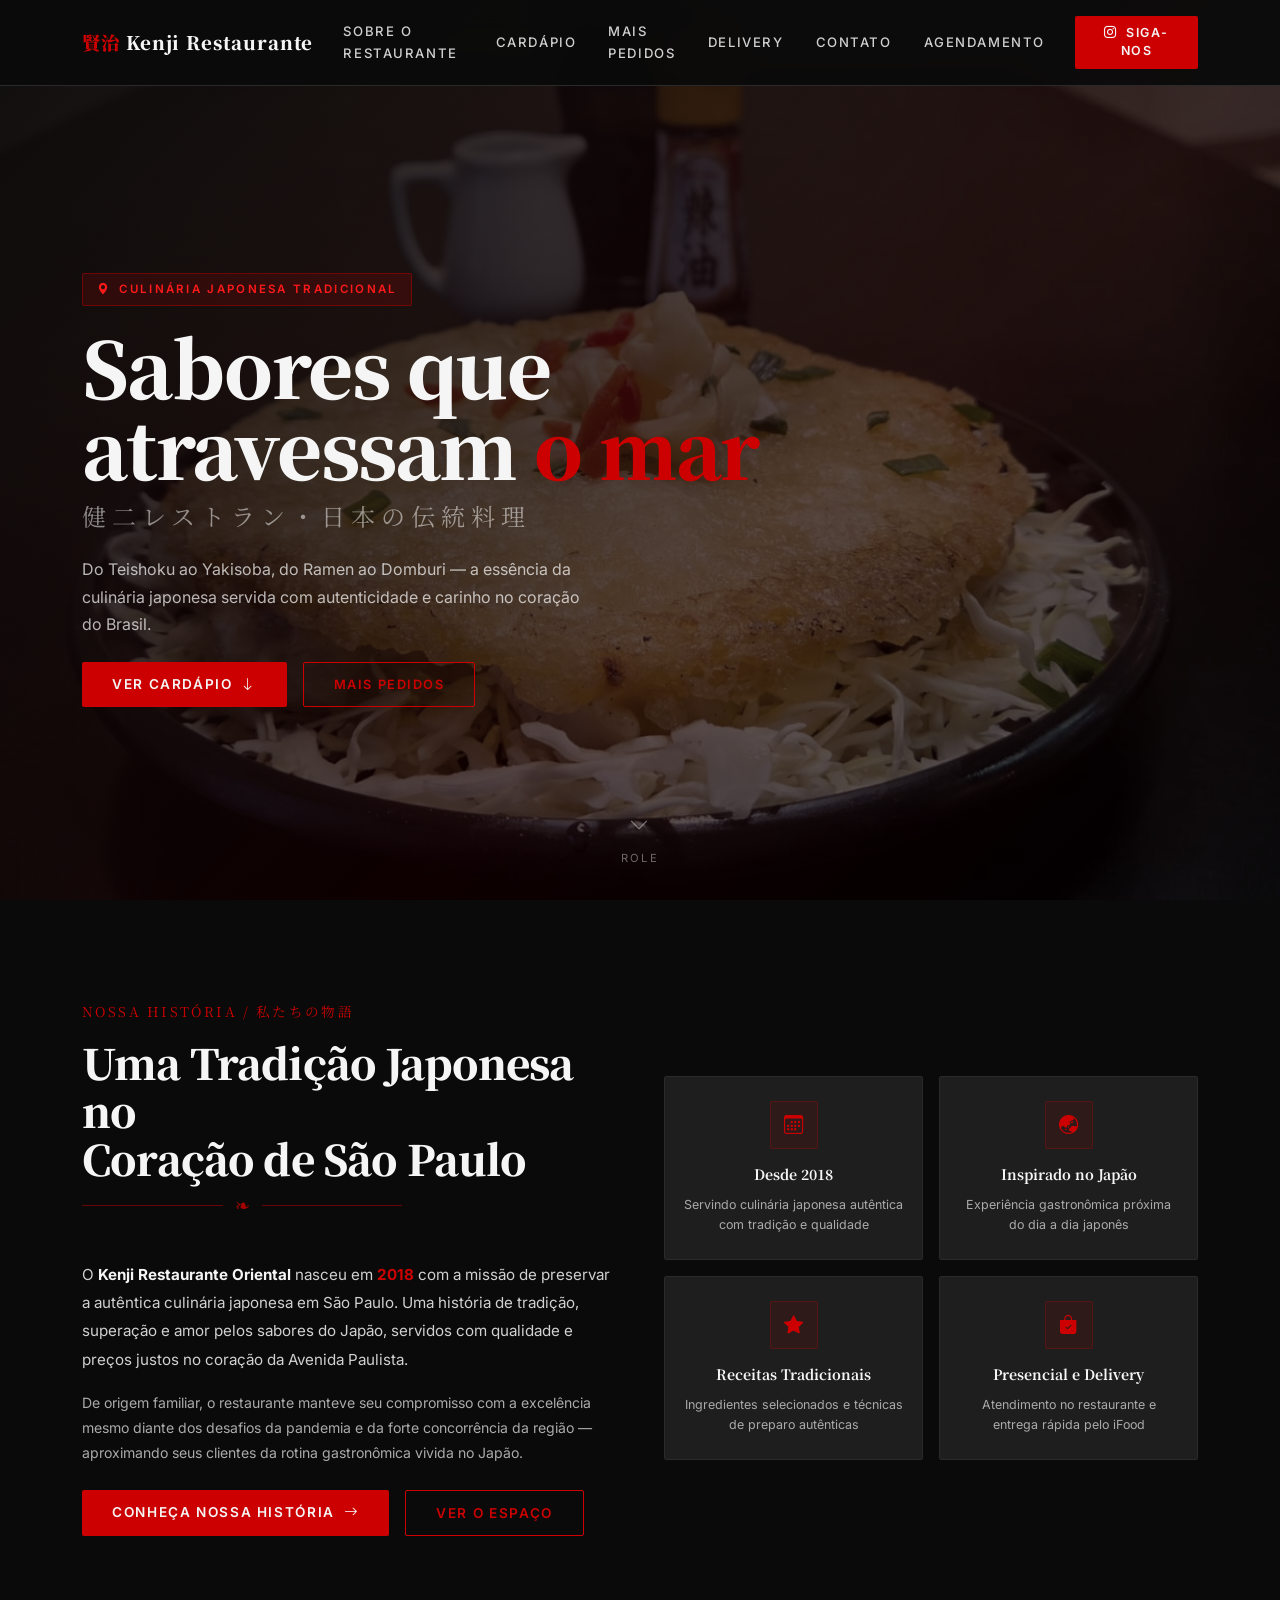
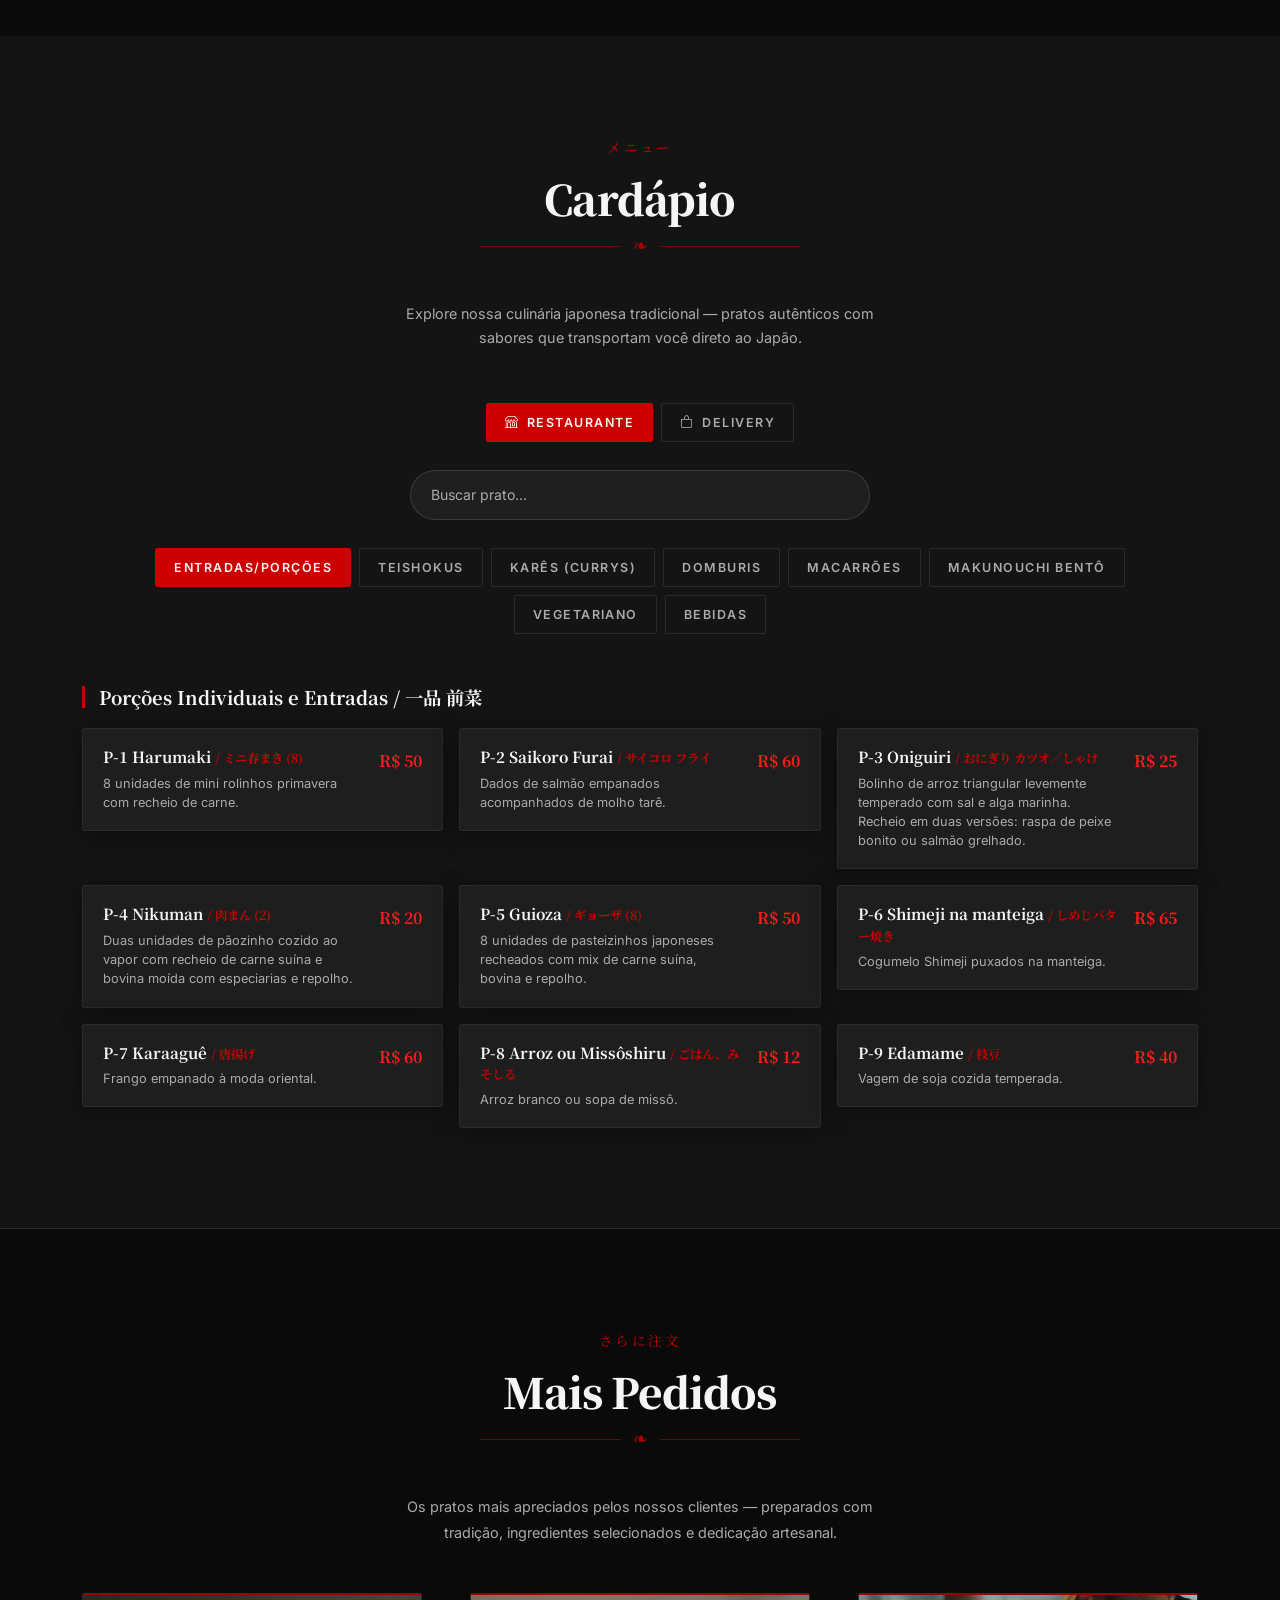
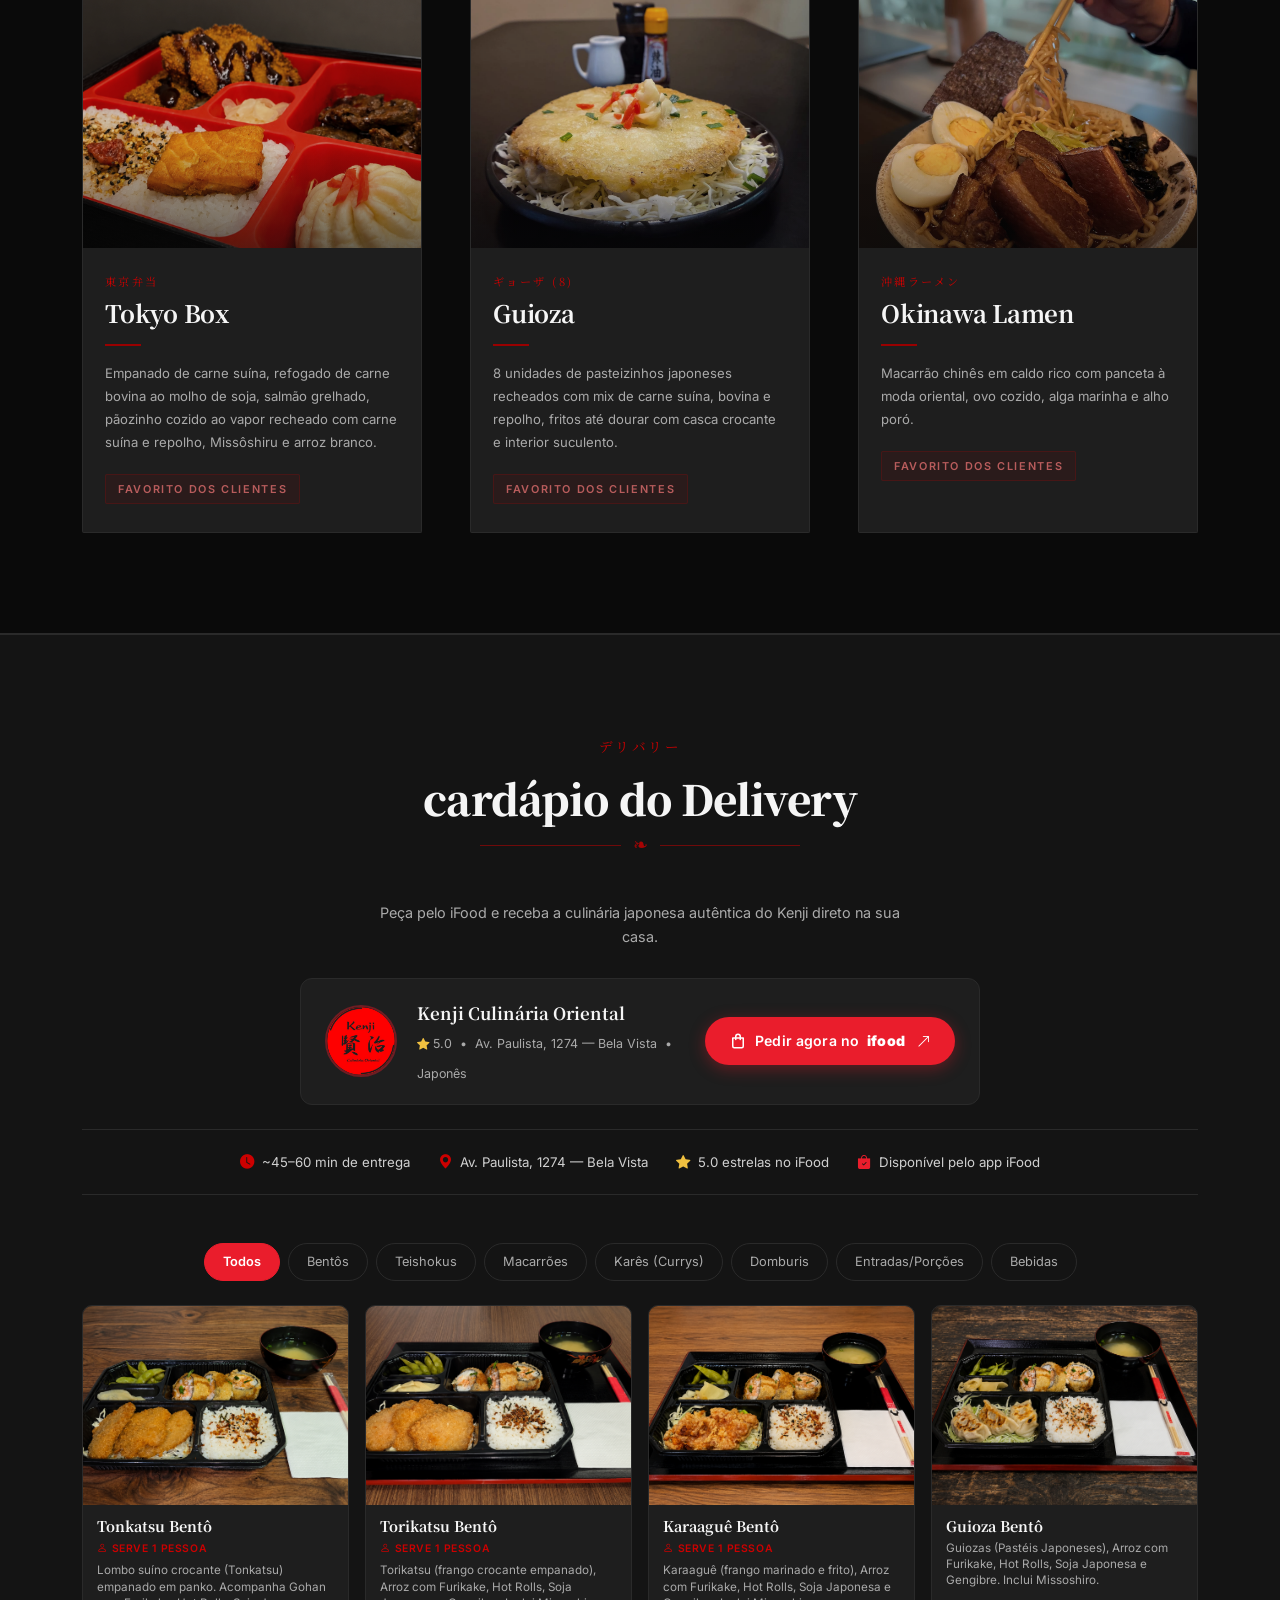
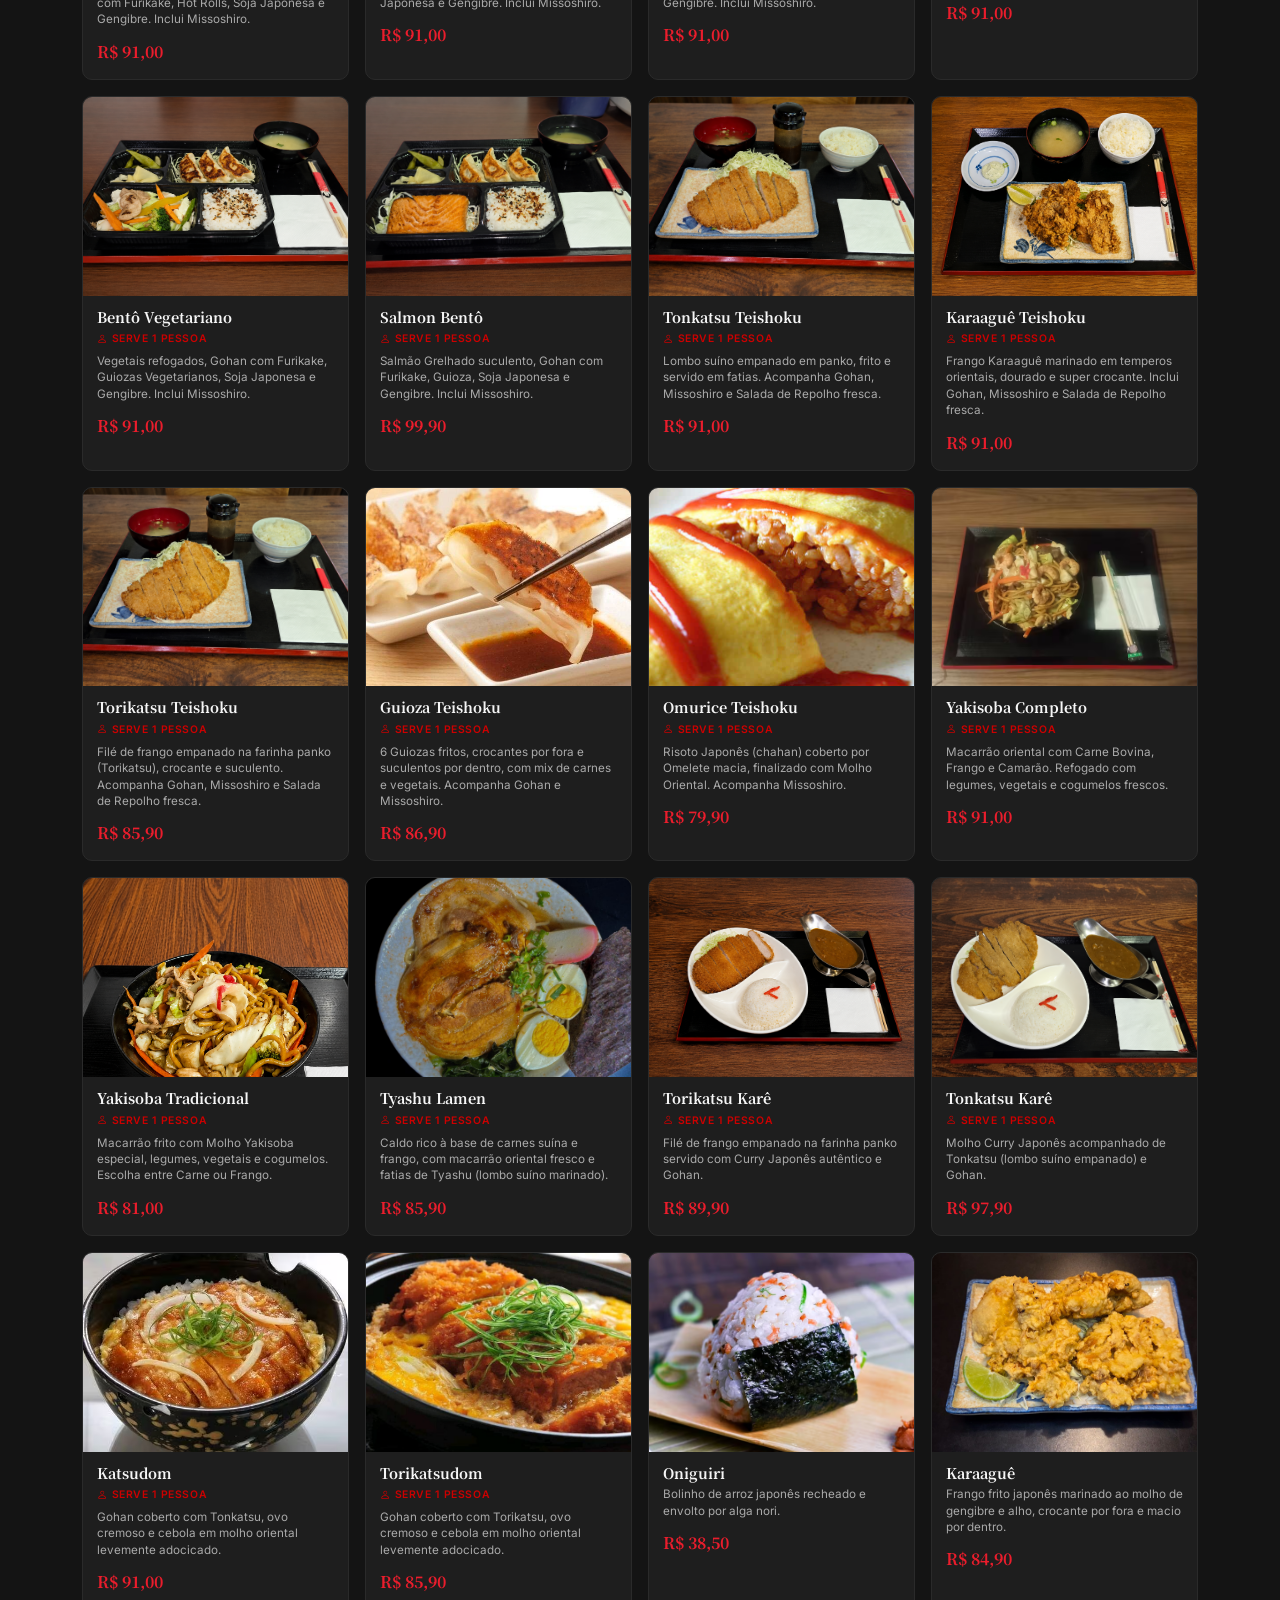
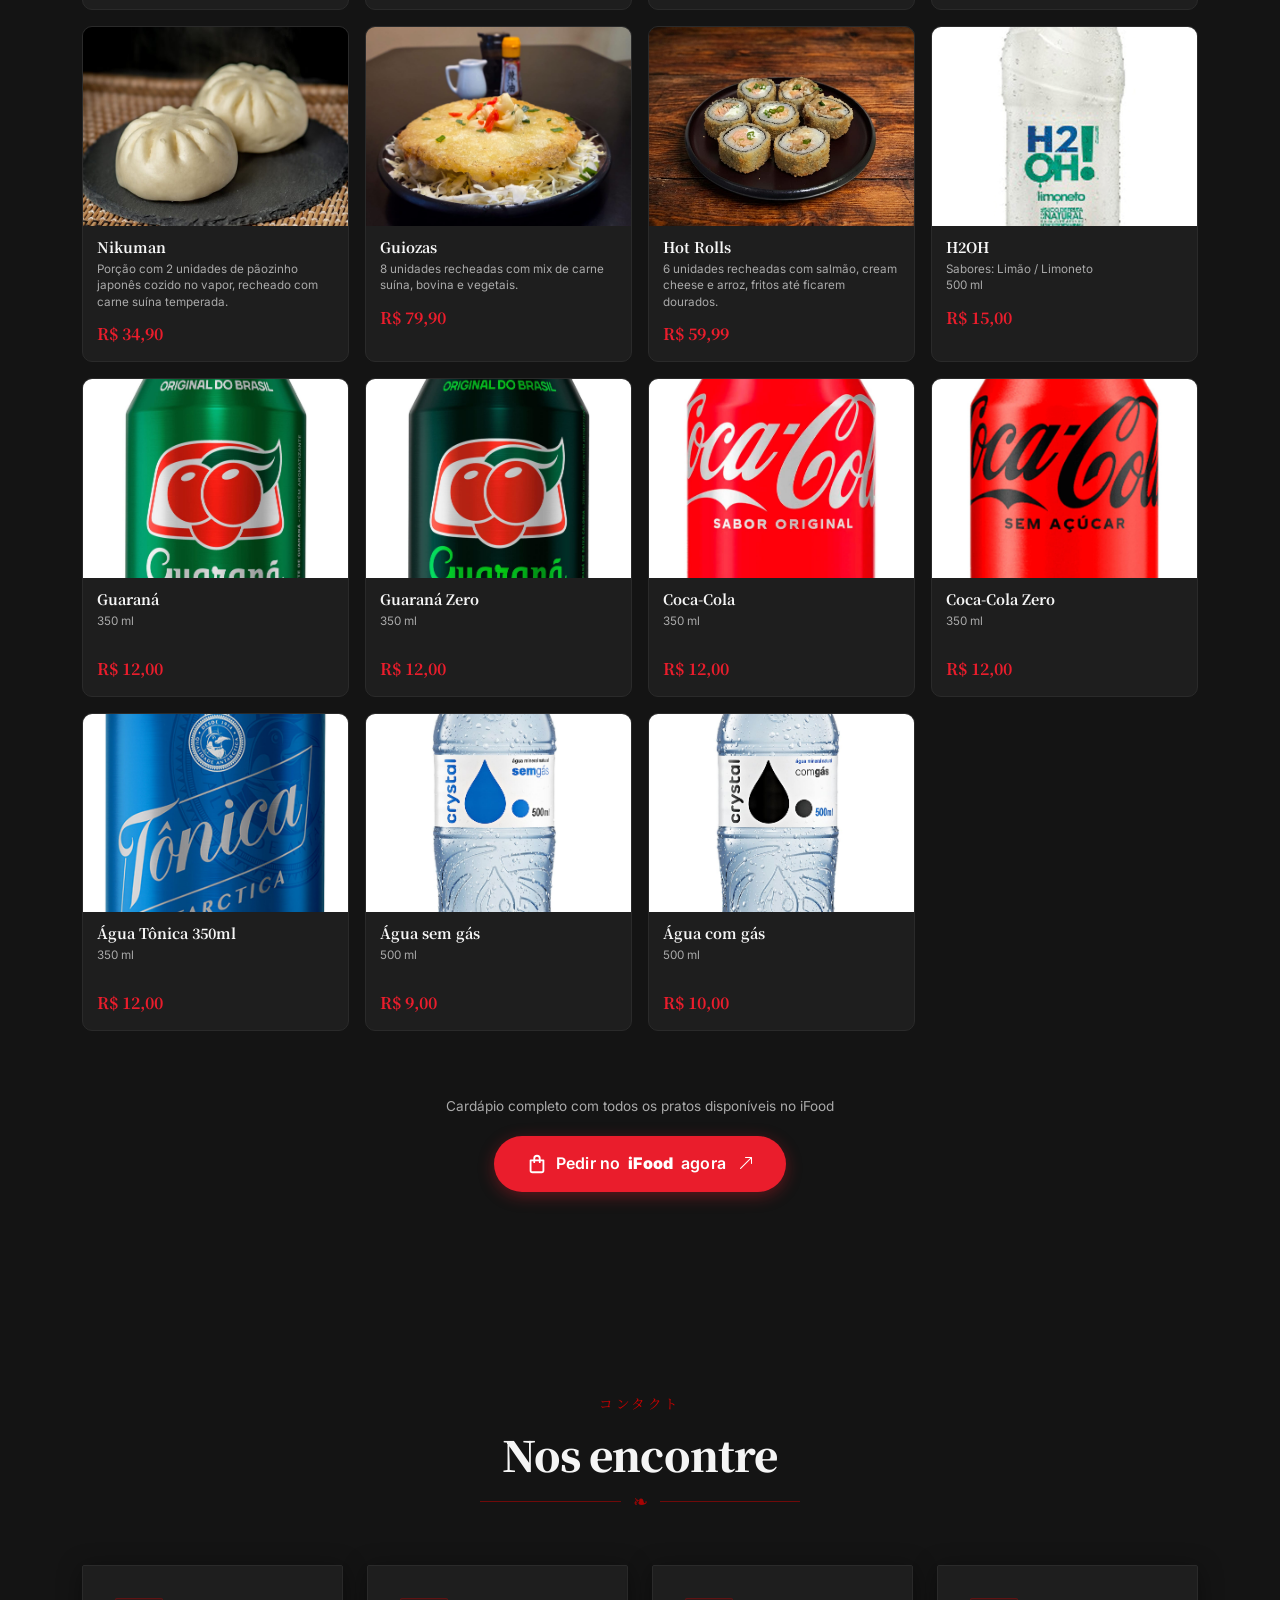
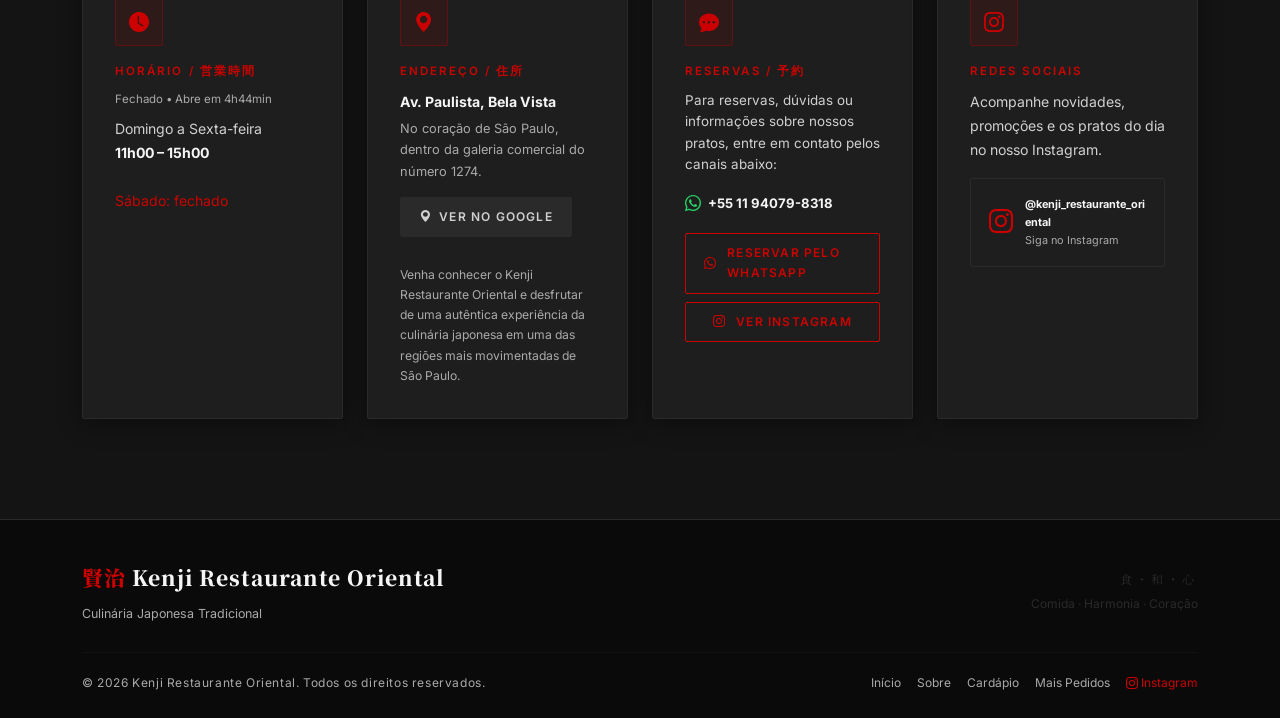
==== index.html @ 71100ad9 "Projeto finalizado 100%" ====
<!DOCTYPE html>
<html lang="pt-br">
<head>
  <meta charset="UTF-8" />
  <meta name="viewport" content="width=device-width, initial-scale=1.0" />
  <title>Kenji Restaurante Oriental | Culinária Tradicional</title>
  <link rel="icon" type="image/png" href="./img/favicon.png" />




  <meta name="description" content="Kenji Restaurante Oriental — Culinária japonesa tradicional. Teishoku, Yakisoba, Ramen, Curry, Domburi e muito mais." />

  <!-- Bootstrap 5 -->
  <link href="https://cdn.jsdelivr.net/npm/bootstrap@5.3.3/dist/css/bootstrap.min.css" rel="stylesheet" />
  <!-- Bootstrap Icons -->
  <link href="https://cdn.jsdelivr.net/npm/bootstrap-icons@1.11.3/font/bootstrap-icons.min.css" rel="stylesheet" />
  <!-- Google Fonts: Noto Serif JP + Interr -->
  <link href="https://fonts.googleapis.com/css2?family=Noto+Serif+JP:wght@400;600;700;900&family=Inter:wght@300;400;500;600&display=swap" rel="stylesheet" />

  <!-- CSS externo -->
  <link rel="stylesheet" href="style.css"/>
  <link rel="stylesheet" href="top-dishes.css"/>
</head>
<body>

<!-- Barra de progresso de leitura -->
<div id="barraProgresso"></div>

<!-- ===================== NAVBAR ===================== -->
<nav class="navbar navbar-expand-lg navbar-kenji fixed-top" id="mainNav">
  <div class="container">
    <a class="navbar-brand navbar-brand-kenji" href="#hero">
      <span>賢治</span> Kenji Restaurante
    </a>
    <button class="navbar-toggler" type="button" data-bs-toggle="collapse" data-bs-target="#navMenu">
      <span class="navbar-toggler-icon"></span>
    </button>
    <div class="collapse navbar-collapse justify-content-end" id="navMenu">
      <ul class="navbar-nav align-items-lg-center gap-lg-1 me-lg-3">
        <li class="nav-item"><a class="nav-link nav-link-kenji" href="sobre.html">Sobre o Restaurante</a></li>
        <li class="nav-item"><a class="nav-link nav-link-kenji" href="#cardapio">Cardápio</a></li>
        <li class="nav-item"><a class="nav-link nav-link-kenji" href="#galeria">Mais Pedidos</a></li>
        <li class="nav-item"><a class="nav-link nav-link-kenji" href="#delivery">Delivery</a></li>
<li class="nav-item"><a class="nav-link nav-link-kenji" href="#contato">Contato</a></li>
        <li class="nav-item"><a class="nav-link nav-link-kenji" href="agendamento.html">Agendamento</a></li>
      </ul>
      <a href="https://www.instagram.com/kenji_restaurante_oriental/" target="_blank" class="btn btn-reserva">
        <i class="bi bi-instagram me-1"></i> Siga-nos
      </a>
    </div>
  </div>
</nav>


<!-- ===================== HERO ===================== -->
<section id="hero">
  <div class="hero-bg"></div>
  <div class="hero-overlay"></div>

  <div class="kanji-deco" style="right:-40px; top:10%; opacity:.025;">食</div>
  <div class="kanji-deco" style="left:-60px; bottom:5%; font-size:160px; opacity:.018;">和</div>

  <div class="container position-relative" style="z-index:2; padding-top:80px;">
    <div class="row">
      <div class="col-lg-9 col-xl-8">
        <div class="hero-badge reveal">
          <i class="bi bi-geo-alt-fill"></i> Culinária Japonesa Tradicional
        </div>
        <h1 class="hero-title reveal">
          Sabores que<br>atravessam <em>o mar</em>
        </h1>
        <p class="hero-jp reveal">健二レストラン・日本の伝統料理</p>
        <p class="hero-desc reveal">
          Do Teishoku ao Yakisoba, do Ramen ao Domburi — a essência da culinária japonesa servida com autenticidade e carinho no coração do Brasil.
        </p>
        <div class="d-flex flex-wrap gap-3 mt-4 reveal">
          <a href="#cardapio" class="btn btn-reserva" style="font-size:.85rem; padding:12px 30px;">
            Ver Cardápio <i class="bi bi-arrow-down ms-1"></i>
          </a>
          <a href="#galeria" class="btn btn-outline-red" style="padding:12px 30px;">
            Mais Pedidos
          </a>
        </div>
      </div>
    </div>
  </div>

  <div class="hero-scroll">
    <i class="bi bi-chevron-down" style="font-size:20px;"></i>
    <span>Role</span>
  </div>
</section>


<!-- ===================== SOBRE ===================== -->
<section id="sobre" style="padding: var(--section-padding) 0;">
  <div class="container">

    <div class="row align-items-center g-5">

      <div class="col-lg-6 reveal">
        <p class="section-subtitle">Nossa história / 私たちの物語</p>
        <h2 class="section-title">Uma Tradição Japonesa no<br>Coração de São Paulo</h2>
        <div class="divider-jp" style="justify-content:flex-start; margin-left:0;"><span>&#x2767;</span></div>
        <p style="color:var(--grey-light); font-size:.95rem; line-height:1.85; margin-bottom:16px;">
          O <strong style="color:var(--white);">Kenji Restaurante Oriental</strong> nasceu em
          <strong style="color:var(--red);">2018</strong> com a missão de preservar a autêntica
          culinária japonesa em São Paulo. Uma história de tradição, superação e amor pelos
          sabores do Japão, servidos com qualidade e preços justos no coração da Avenida Paulista.
        </p>
        <p style="color:var(--grey); font-size:.88rem; line-height:1.8;">
          De origem familiar, o restaurante manteve seu compromisso com a excelência mesmo
          diante dos desafios da pandemia e da forte concorrência da região — aproximando
          seus clientes da rotina gastronômica vivida no Japão.
        </p>
        <div class="d-flex flex-wrap gap-3 mt-4">
          <a href="sobre.html" class="btn btn-reserva" style="font-size:.85rem; padding:12px 30px;">
            Conheça Nossa História <i class="bi bi-arrow-right ms-1"></i>
          </a>
          <a href="sobre.html#espaco" class="btn btn-outline-red" style="padding:12px 30px; font-size:.85rem;">
            Ver o Espaço
          </a>
        </div>
      </div>

      <div class="col-lg-6 reveal">
        <div class="row g-3">
          <div class="col-6">
            <div class="sobre-highlight-card">
              <div class="sobre-highlight-icon"><i class="bi bi-calendar3"></i></div>
              <div class="sobre-highlight-title">Desde 2018</div>
              <div class="sobre-highlight-desc">Servindo culinária japonesa autêntica com tradição e qualidade</div>
            </div>
          </div>
          <div class="col-6">
            <div class="sobre-highlight-card">
              <div class="sobre-highlight-icon"><i class="bi bi-globe-asia-australia"></i></div>
              <div class="sobre-highlight-title">Inspirado no Japão</div>
              <div class="sobre-highlight-desc">Experiência gastronômica próxima do dia a dia japonês</div>
            </div>
          </div>
          <div class="col-6">
            <div class="sobre-highlight-card">
              <div class="sobre-highlight-icon"><i class="bi bi-star-fill"></i></div>
              <div class="sobre-highlight-title">Receitas Tradicionais</div>
              <div class="sobre-highlight-desc">Ingredientes selecionados e técnicas de preparo autênticas</div>
            </div>
          </div>
          <div class="col-6">
            <div class="sobre-highlight-card">
              <div class="sobre-highlight-icon"><i class="bi bi-bag-check-fill"></i></div>
              <div class="sobre-highlight-title">Presencial e Delivery</div>
              <div class="sobre-highlight-desc">Atendimento no restaurante e entrega rápida pelo iFood</div>
            </div>
          </div>
        </div>
      </div>

    </div>

  </div>
</section>


<!-- ===================== CARDÁPIO ===================== -->
<section id="cardapio">
  <div class="container">

    <div class="text-center reveal mb-5">
      <p class="section-subtitle">メニュー</p>
      <h2 class="section-title">Cardápio</h2>
      <div class="divider-jp"><span>&#x2767;</span></div>
      <p style="color:var(--grey); max-width:520px; margin:0 auto; font-size:.9rem;">
        Explore nossa culinária japonesa tradicional — pratos autênticos com sabores que transportam você direto ao Japão.
      </p>
    </div>

    <!-- Tabs principais: Restaurante | Delivery -->
    <ul class="nav justify-content-center menu-tabs reveal mb-4" id="mainCardapioTabs" role="tablist">
      <li class="nav-item">
        <button class="nav-link active" data-bs-toggle="tab" data-bs-target="#pane-restaurante">
          <i class="bi bi-shop me-1"></i> Restaurante
        </button>
      </li>
      <li class="nav-item">
        <button class="nav-link" data-bs-toggle="tab" data-bs-target="#pane-delivery-menu">
          <i class="bi bi-bag me-1"></i> Delivery
        </button>
      </li>
    </ul>

    <div class="tab-content" id="mainCardapioContent">

    <!-- ══ PANE: RESTAURANTE ══ -->
    <div class="tab-pane fade show active" id="pane-restaurante">

      <!-- Campo de busca -->
      <div class="busca-cardapio reveal mb-4" id="buscaContainer">
        <input type="text" id="campoBusca" class="busca-input" placeholder="Buscar prato..." autocomplete="off" />  
        <span id="resultadoBusca"></span>
      </div>

      <!-- Sub-tabs de categoria -->
      <ul class="nav justify-content-center flex-wrap menu-tabs reveal mb-5" id="menuTabs" role="tablist">
        <li class="nav-item"><button class="nav-link active" data-bs-toggle="tab" data-bs-target="#tab-entradas">Entradas/Porções</button></li>
        <li class="nav-item"><button class="nav-link" data-bs-toggle="tab" data-bs-target="#tab-teishoku">Teishokus</button></li>
        <li class="nav-item"><button class="nav-link" data-bs-toggle="tab" data-bs-target="#tab-kare">Karês (Currys)</button></li>
        <li class="nav-item"><button class="nav-link" data-bs-toggle="tab" data-bs-target="#tab-domburi">Domburis</button></li>
        <li class="nav-item"><button class="nav-link" data-bs-toggle="tab" data-bs-target="#tab-macarrao">Macarrões</button></li>
        <li class="nav-item"><button class="nav-link" data-bs-toggle="tab" data-bs-target="#tab-bento">Makunouchi Bentô</button></li>
        <li class="nav-item"><button class="nav-link" data-bs-toggle="tab" data-bs-target="#tab-veg">Vegetariano</button></li>
        <li class="nav-item"><button class="nav-link" data-bs-toggle="tab" data-bs-target="#tab-bebidas">Bebidas</button></li>
      </ul>

      <!-- Painel de resultados da busca -->
      <div id="painelBusca" class="row g-3"></div>

      <div class="tab-content reveal" id="tabContentCardapio">

      <!-- ====== ENTRADAS ====== -->
      <div class="tab-pane fade show active" id="tab-entradas">
        <h3 class="menu-section-title">Porções Individuais e Entradas / 一品 前菜</h3>
        <div class="row g-3">
          <div class="col-md-6 col-xl-4">
            <div class="menu-item d-flex justify-content-between gap-3">
              <div>
                <div class="menu-item-name">P-1 Harumaki <span class="menu-item-jp">/ ミニ春まき (8)</span></div>
                <div class="menu-item-desc">8 unidades de mini rolinhos primavera com recheio de carne.</div>
              </div>
              <div class="menu-item-price">R$&nbsp;50</div>
            </div>
          </div>
          <div class="col-md-6 col-xl-4">
            <div class="menu-item d-flex justify-content-between gap-3">
              <div>
                <div class="menu-item-name">P-2 Saikoro Furai <span class="menu-item-jp">/ サイコロ フライ</span></div>
                <div class="menu-item-desc">Dados de salmão empanados acompanhados de molho tarê.</div>
              </div>
              <div class="menu-item-price">R$&nbsp;60</div>
            </div>
          </div>
          <div class="col-md-6 col-xl-4">
            <div class="menu-item d-flex justify-content-between gap-3">
              <div>
                <div class="menu-item-name">P-3 Oniguiri <span class="menu-item-jp">/ おにぎり カツオ／しゃけ</span></div>
                <div class="menu-item-desc">Bolinho de arroz triangular levemente temperado com sal e alga marinha. Recheio em duas versões: raspa de peixe bonito ou salmão grelhado.</div>
              </div>
              <div class="menu-item-price">R$&nbsp;25</div>
            </div>
          </div>
          <div class="col-md-6 col-xl-4">
            <div class="menu-item d-flex justify-content-between gap-3">
              <div>
                <div class="menu-item-name">P-4 Nikuman <span class="menu-item-jp">/ 肉まん (2)</span></div>
                <div class="menu-item-desc">Duas unidades de pãozinho cozido ao vapor com recheio de carne suína e bovina moída com especiarias e repolho.</div>
              </div>
              <div class="menu-item-price">R$&nbsp;20</div>
            </div>
          </div>
          <div class="col-md-6 col-xl-4">
            <div class="menu-item d-flex justify-content-between gap-3">
              <div>
                <div class="menu-item-name">P-5 Guioza <span class="menu-item-jp">/ ギョーザ (8)</span></div>
                <div class="menu-item-desc">8 unidades de pasteizinhos japoneses recheados com mix de carne suína, bovina e repolho.</div>
              </div>
              <div class="menu-item-price">R$&nbsp;50</div>
            </div>
          </div>
          <div class="col-md-6 col-xl-4">
            <div class="menu-item d-flex justify-content-between gap-3">
              <div>
                <div class="menu-item-name">P-6 Shimeji na manteiga <span class="menu-item-jp">/ しめじバター焼き</span></div>
                <div class="menu-item-desc">Cogumelo Shimeji puxados na manteiga.</div>
              </div>
              <div class="menu-item-price">R$&nbsp;65</div>
            </div>
          </div>
          <div class="col-md-6 col-xl-4">
            <div class="menu-item d-flex justify-content-between gap-3">
              <div>
                <div class="menu-item-name">P-7 Karaaguê <span class="menu-item-jp">/ 唐揚げ</span></div>
                <div class="menu-item-desc">Frango empanado à moda oriental.</div>
              </div>
              <div class="menu-item-price">R$&nbsp;60</div>
            </div>
          </div>
          <div class="col-md-6 col-xl-4">
            <div class="menu-item d-flex justify-content-between gap-3">
              <div>
                <div class="menu-item-name">P-8 Arroz ou Missôshiru <span class="menu-item-jp">/ ごはん、みそしる</span></div>
                <div class="menu-item-desc">Arroz branco ou sopa de missô.</div>
              </div>
              <div class="menu-item-price">R$&nbsp;12</div>
            </div>
          </div>
          <div class="col-md-6 col-xl-4">
            <div class="menu-item d-flex justify-content-between gap-3">
              <div>
                <div class="menu-item-name">P-9 Edamame <span class="menu-item-jp">/ 枝豆</span></div>
                <div class="menu-item-desc">Vagem de soja cozida temperada.</div>
              </div>
              <div class="menu-item-price">R$&nbsp;40</div>
            </div>
          </div>
        </div>
      </div>

      <!-- ====== TEISHOKU ====== -->
      <div class="tab-pane fade" id="tab-teishoku">
        <div class="menu-note">
          <i class="bi bi-info-circle me-2"></i>Todos os pratos Teishoku e Teppanyaki acompanham <strong>Missôshiru e arroz branco</strong>.
        </div>
        <h3 class="menu-section-title">Teishoku / 定食</h3>
        <div class="row g-3">
          <div class="col-md-6">
            <div class="menu-item d-flex justify-content-between gap-3">
              <div>
                <div class="menu-item-name">T-1 Tonkatsu Teishoku <span class="menu-item-jp">/ とんかつ定食</span></div>
                <div class="menu-item-desc">Empanado de carne suína à moda oriental.</div>
              </div>
              <div class="menu-item-price">R$&nbsp;68</div>
            </div>
          </div>
          <div class="col-md-6">
            <div class="menu-item d-flex justify-content-between gap-3">
              <div>
                <div class="menu-item-name">T-2 Chicken Katsu Teishoku <span class="menu-item-jp">/ とりかつ定食</span></div>
                <div class="menu-item-desc">Empanado de frango à moda oriental.</div>
              </div>
              <div class="menu-item-price">R$&nbsp;60</div>
            </div>
          </div>
          <div class="col-md-6">
            <div class="menu-item d-flex justify-content-between gap-3">
              <div>
                <div class="menu-item-name">T-3 Karaaguê Teishoku <span class="menu-item-jp">/ 唐揚げ定食</span></div>
                <div class="menu-item-desc">Frango temperado e empanado à moda oriental.</div>
              </div>
              <div class="menu-item-price">R$&nbsp;70</div>
            </div>
          </div>
          <div class="col-md-6">
            <div class="menu-item d-flex justify-content-between gap-3">
              <div>
                <div class="menu-item-name">T-4 Yakisakana Teishoku (Anchova) <span class="menu-item-jp">/ 焼き魚定食(マス)</span></div>
                <div class="menu-item-desc">Anchova grelhada temperada no sal (tipicamente japonês).</div>
              </div>
              <div class="menu-item-price">R$&nbsp;68</div>
            </div>
          </div>
          <div class="col-md-6">
            <div class="menu-item d-flex justify-content-between gap-3">
              <div>
                <div class="menu-item-name">T-5 Yakisakana Teishoku (Salmão) <span class="menu-item-jp">/ 焼き魚定食(鮭)</span></div>
                <div class="menu-item-desc">Salmão grelhado temperado no sal (tipicamente japonês).</div>
              </div>
              <div class="menu-item-price">R$&nbsp;72</div>
            </div>
          </div>
          <div class="col-md-6">
            <div class="menu-item d-flex justify-content-between gap-3">
              <div>
                <div class="menu-item-name">T-6 Shoga Yaki Teishoku <span class="menu-item-jp">/ しょが焼き定食</span></div>
                <div class="menu-item-desc">Refogado de carne bovina ao molho de soja com gengibre.</div>
              </div>
              <div class="menu-item-price">R$&nbsp;65</div>
            </div>
          </div>
        </div>

        <h3 class="menu-section-title mt-5">Teppanyaki Teishoku / 鉄焼き定食</h3>
        <div class="row g-3">
          <div class="col-md-6">
            <div class="menu-item d-flex justify-content-between gap-3">
              <div>
                <div class="menu-item-name">TP-1a Teppanyaki (Anchova) <span class="menu-item-jp">/ 鉄焼き (マス)</span></div>
                <div class="menu-item-desc">Anchova grelhada na chapa quente com legumes, vegetais e cogumelos.</div>
              </div>
              <div class="menu-item-price">R$&nbsp;75</div>
            </div>
          </div>
          <div class="col-md-6">
            <div class="menu-item d-flex justify-content-between gap-3">
              <div>
                <div class="menu-item-name">TP-1s Teppanyaki (Salmão) <span class="menu-item-jp">/ 鉄焼き (鮭)</span></div>
                <div class="menu-item-desc">Salmão grelhado na chapa quente com legumes, vegetais e cogumelos.</div>
              </div>
              <div class="menu-item-price">R$&nbsp;80</div>
            </div>
          </div>
          <div class="col-md-6">
            <div class="menu-item d-flex justify-content-between gap-3">
              <div>
                <div class="menu-item-name">TP-2 Teppanyaki de Frango <span class="menu-item-jp">/ 鉄焼き (鳥)</span></div>
                <div class="menu-item-desc">Carne de frango (sobre coxa) grelhado na chapa quente com legumes, vegetais e cogumelos.</div>
              </div>
              <div class="menu-item-price">R$&nbsp;65</div>
            </div>
          </div>
          <div class="col-md-6">
            <div class="menu-item d-flex justify-content-between gap-3">
              <div>
                <div class="menu-item-name">TP-3 Teppanyaki Buta no Missôzuke <span class="menu-item-jp">/ 鉄焼き豚ロース味噌漬け</span></div>
                <div class="menu-item-desc">Bife suíno marinado no Missô grelhado em chapa quente com legumes, vegetais e cogumelos.</div>
              </div>
              <div class="menu-item-price">R$&nbsp;70</div>
            </div>
          </div>
        </div>
      </div>

      <!-- ====== KARÊS (CURRYS) ====== -->
      <div class="tab-pane fade" id="tab-kare">
        <h3 class="menu-section-title">Curry / カレー</h3>
        <p class="menu-section-subtitle">Curry: especiarias mistas à base de cardemomo, coentro, etc.</p>
        <div class="row g-3">
          <div class="col-md-6">
            <div class="menu-item d-flex justify-content-between gap-3">
              <div>
                <div class="menu-item-name">K-1 Karê raice <span class="menu-item-jp">/ カレーライス</span></div>
                <div class="menu-item-desc">Curry acompanhado com arroz branco.</div>
              </div>
              <div class="menu-item-price">R$&nbsp;60</div>
            </div>
          </div>
          <div class="col-md-6">
            <div class="menu-item d-flex justify-content-between gap-3">
              <div>
                <div class="menu-item-name">K-2 Tonkatsu karê <span class="menu-item-jp">/ とんかつカレー</span></div>
                <div class="menu-item-desc">Curry com arroz branco e empanado de carne suína.</div>
              </div>
              <div class="menu-item-price">R$&nbsp;78</div>
            </div>
          </div>
          <div class="col-md-6">
            <div class="menu-item d-flex justify-content-between gap-3">
              <div>
                <div class="menu-item-name">K-3 Tôri katsu Karê <span class="menu-item-jp">/ 鳥かつカレー</span></div>
                <div class="menu-item-desc">Curry com arroz branco e empanado de carne de frango.</div>
              </div>
              <div class="menu-item-price">R$&nbsp;70</div>
            </div>
          </div>
        </div>
      </div>

      <!-- ====== DOMBURIS ====== -->
      <div class="tab-pane fade" id="tab-domburi">
        <h3 class="menu-section-title">Domburi / 丼</h3>
        <div class="row g-3">
          <div class="col-md-6">
            <div class="menu-item d-flex justify-content-between gap-3">
              <div>
                <div class="menu-item-name">D-1 Katsudom <span class="menu-item-jp">/ かつ丼</span></div>
                <div class="menu-item-desc">Arroz coberto por empanado de carne suína envolto por ovo batido cozido no molho adocicado.</div>
              </div>
              <div class="menu-item-price">R$&nbsp;73</div>
            </div>
          </div>
          <div class="col-md-6">
            <div class="menu-item d-flex justify-content-between gap-3">
              <div>
                <div class="menu-item-name">D-2 Torikatsudom <span class="menu-item-jp">/ 鳥かつ丼</span></div>
                <div class="menu-item-desc">Arroz coberto por carne de frango envolto por ovo batido cozido no molho adocicado.</div>
              </div>
              <div class="menu-item-price">R$&nbsp;68</div>
            </div>
          </div>
          <div class="col-md-6">
            <div class="menu-item d-flex justify-content-between gap-3">
              <div>
                <div class="menu-item-name">D-3 Shakê teriyakidom <span class="menu-item-jp">/ 鮭照り焼き丼</span></div>
                <div class="menu-item-desc">Arroz coberto por pedaços de salmão ao molho Teriyaki.</div>
              </div>
              <div class="menu-item-price">R$&nbsp;75</div>
            </div>
          </div>
          <div class="col-md-6">
            <div class="menu-item d-flex justify-content-between gap-3">
              <div>
                <div class="menu-item-name">D-4 Tori teriyakidom <span class="menu-item-jp">/ 鳥照り焼き丼</span></div>
                <div class="menu-item-desc">Arroz coberto por pedaços de frango ao molho Teriyaki.</div>
              </div>
              <div class="menu-item-price">R$&nbsp;65</div>
            </div>
          </div>
          <div class="col-md-6">
            <div class="menu-item d-flex justify-content-between gap-3">
              <div>
                <div class="menu-item-name">D-5 Yakinikudom <span class="menu-item-jp">/ 焼肉丼</span></div>
                <div class="menu-item-desc">Arroz coberto por fatias de carne bovina ao molho de alho e Shoyu.</div>
              </div>
              <div class="menu-item-price">R$&nbsp;73</div>
            </div>
          </div>
        </div>
      </div>

      <!-- ====== MACARRÃO ====== -->
      <div class="tab-pane fade" id="tab-macarrao">
        <h3 class="menu-section-title">Macarrão / 麺類</h3>

        <div class="row g-3">
          <div class="col-12">
            <p class="mb-3" style="color:var(--grey); font-size:.85rem; border-left:2px solid var(--red-dark); padding-left:12px;">
              <strong style="color:var(--white);">Yakisoba</strong> — macarrão frito com legumes e verduras
            </p>
          </div>
          <div class="col-md-6 col-xl-4">
            <div class="menu-item d-flex justify-content-between gap-3">
              <div>
                <div class="menu-item-name">M-1 Yakisoba tradicional <span class="menu-item-jp">/ 焼きそば (牛か鳥)</span></div>
                <div class="menu-item-desc">Macarrão frito com legumes, verduras, carne bovina ou frango. (Pedir preferência ao atendente.)</div>
              </div>
              <div class="menu-item-price">R$&nbsp;63</div>
            </div>
          </div>
          <div class="col-md-6 col-xl-4">
            <div class="menu-item d-flex justify-content-between gap-3">
              <div>
                <div class="menu-item-name">M-2 Yakisoba completo <span class="menu-item-jp">/ 焼きそば (牛/鳥/エビ)</span></div>
                <div class="menu-item-desc">Macarrão frito com legumes, verduras, cogumelos, carne bovina, frango e camarão.</div>
              </div>
              <div class="menu-item-price">R$&nbsp;70</div>
            </div>
          </div>

          <div class="col-12 mt-3">
            <p class="mb-3" style="color:var(--grey); font-size:.85rem; border-left:2px solid var(--red-dark); padding-left:12px;">
              <strong style="color:var(--white);">Lamen</strong> — macarrão chinês em caldo
            </p>
          </div>
          <div class="col-md-6 col-xl-4">
            <div class="menu-item d-flex justify-content-between gap-3">
              <div>
                <div class="menu-item-name">M-3 Tyashu Lamen <span class="menu-item-jp">/ チャーシューラーメン</span></div>
                <div class="menu-item-desc">Macarrão chinês, fatias de lombo ao molho tarê, ovo cozido, alga marinha desidratada e cebolinha.</div>
              </div>
              <div class="menu-item-price">R$&nbsp;68</div>
            </div>
          </div>
          <div class="col-md-6 col-xl-4">
            <div class="menu-item d-flex justify-content-between gap-3">
              <div>
                <div class="menu-item-name">M-4 Okinawa Lamen <span class="menu-item-jp">/ 沖縄ラーメン</span></div>
                <div class="menu-item-desc">Macarrão chinês, panceta à moda oriental, ovo cozido, alga marinha e alho poró.</div>
              </div>
              <div class="menu-item-price">R$&nbsp;72</div>
            </div>
          </div>
          <div class="col-md-6 col-xl-4">
            <div class="menu-item d-flex justify-content-between gap-3">
              <div>
                <div class="menu-item-name">M-5 Karê Lamen <span class="menu-item-jp">/ カレーラーメン</span></div>
                <div class="menu-item-desc">Macarrão chinês e curry.</div>
              </div>
              <div class="menu-item-price">R$&nbsp;63</div>
            </div>
          </div>
          <div class="col-md-6 col-xl-4">
            <div class="menu-item d-flex justify-content-between gap-3">
              <div>
                <div class="menu-item-name">M-6 Tonkatsu karê Lamen <span class="menu-item-jp">/ とんかつカレーラーメン</span></div>
                <div class="menu-item-desc">Macarrão chinês, curry e empanado de carne suína.</div>
              </div>
              <div class="menu-item-price">R$&nbsp;68</div>
            </div>
          </div>
          <div class="col-md-6 col-xl-4">
            <div class="menu-item d-flex justify-content-between gap-3">
              <div>
                <div class="menu-item-name">M-7 Tôri katsu karê Lamen <span class="menu-item-jp">/ トリカツカレーラーメン</span></div>
                <div class="menu-item-desc">Macarrão chinês, curry e empanado de carne de frango.</div>
              </div>
              <div class="menu-item-price">R$&nbsp;65</div>
            </div>
          </div>

          <div class="col-12 mt-3">
            <p class="mb-3" style="color:var(--grey); font-size:.85rem; border-left:2px solid var(--red-dark); padding-left:12px;">
              <strong style="color:var(--white);">Udon</strong> — macarrão grosso de farinha de trigo
            </p>
          </div>
          <div class="col-md-6 col-xl-4">
            <div class="menu-item d-flex justify-content-between gap-3">
              <div>
                <div class="menu-item-name">M-8 Karê Udon <span class="menu-item-jp">/ カレーうどん</span></div>
                <div class="menu-item-desc">Macarrão Udon com molho curry.</div>
              </div>
              <div class="menu-item-price">R$&nbsp;62</div>
            </div>
          </div>
          <div class="col-md-6 col-xl-4">
            <div class="menu-item d-flex justify-content-between gap-3">
              <div>
                <div class="menu-item-name">M-9 Sakura Udon <span class="menu-item-jp">/ さくらうどん</span></div>
                <div class="menu-item-desc">Udon com massa de peixe frito e temperado, cogumelo, alga marinha, ovo cozido e alho poró.</div>
              </div>
              <div class="menu-item-price">R$&nbsp;70</div>
            </div>
          </div>
          <div class="col-md-6 col-xl-4">
            <div class="menu-item d-flex justify-content-between gap-3">
              <div>
                <div class="menu-item-name">M-10 Kenbo Udon <span class="menu-item-jp">/ 健坊うどん</span></div>
                <div class="menu-item-desc">Udon com massa de peixe cozido, frango empanado, alga marinha, ovo cozido e alho poró.</div>
              </div>
              <div class="menu-item-price">R$&nbsp;70</div>
            </div>
          </div>
        </div>
      </div>

      <!-- ====== BENTÔ ====== -->
      <div class="tab-pane fade" id="tab-bento">
        <div class="row align-items-start g-5">
          <div class="col-lg-7">
            <h3 class="menu-section-title">Makunouchi Bentô / 幕の内弁当</h3>
            <div class="menu-note">
              <i class="bi bi-info-circle me-2"></i>Preço único: <strong>R$ 70,00</strong> por bentô.
            </div>
            <div class="d-flex flex-column gap-3">
              <div class="menu-item">
                <div class="menu-item-name">Tokyo Box <span class="menu-item-jp">(東京弁当)</span></div>
                <div class="menu-item-desc">Empanado de carne suína, refogado de carne bovina ao molho de soja, salmão grelhado, pãozinho cozido ao vapor recheado com carne suína e repolho, Missôshiru e arroz branco.</div>
              </div>
              <div class="menu-item">
                <div class="menu-item-name">Ginza Box <span class="menu-item-jp">(銀座弁当)</span></div>
                <div class="menu-item-desc">Pastelzinho japonês recheado mix de carne suína, bovina e repolho, empanado de carne de frango, salmão grelhado, pãozinho cozido ao vapor, Missôshiru e arroz branco.</div>
              </div>
              <div class="menu-item">
                <div class="menu-item-name">Nagoya Box <span class="menu-item-jp">(名古屋弁当)</span></div>
                <div class="menu-item-desc">Pastelzinho japonês, frango ao molho tarê, salmão grelhado, pãozinho cozido ao vapor, Missôshiru e arroz branco.</div>
              </div>
              <div class="menu-item">
                <div class="menu-item-name">Osaka Box <span class="menu-item-jp">(大阪弁当)</span></div>
                <div class="menu-item-desc">Salmão grelhado, cubinhos de salmão à milanesa, pãozinho cozido ao vapor, Missôshiru e arroz branco.</div>
              </div>
              <div class="menu-item">
                <div class="menu-item-name">Kyoto Box — Vegetariano <span class="menu-item-jp">(京都弁当)</span></div>
                <div class="menu-item-desc">Pasteizinhos japoneses recheados com legumes e vegetais, Shimeji com alho puxados em óleo de gergelim, Rolinhos primavera, Missôshiru vegetariano e arroz branco.</div>
              </div>
            </div>
          </div>
        </div>
      </div>

      <!-- ====== VEGETARIANO ====== -->
      <div class="tab-pane fade" id="tab-veg">
        <div class="menu-note">
          <i class="bi bi-leaf me-2" style="color:#4CAF50;"></i>Cardápio <strong>100% vegetariano</strong> — sem proteína animal.
        </div>

        <div class="row g-5">
          <div class="col-lg-6">
            <h3 class="menu-section-title">Teishoku Vegetariano / ベジタリアン定食</h3>
            <p class="menu-section-subtitle">Todos os pratos Teishoku acompanham Missôshiru e arroz branco.</p>
            <div class="d-flex flex-column gap-3">
              <div class="menu-item d-flex justify-content-between gap-3">
                <div>
                  <div class="menu-item-name">VT-1 Guioza Teishoku vegetariano <span class="menu-item-jp">/ ベジタリアンギョーザ定食</span></div>
                  <div class="menu-item-desc">6 unidades de pasteizinhos japoneses recheados mix de legumes e vegetais.</div>
                </div>
                <div class="menu-item-price">R$&nbsp;65</div>
              </div>
              <div class="menu-item d-flex justify-content-between gap-3">
                <div>
                  <div class="menu-item-name">VT-2 Hambúrguer vegetariano <span class="menu-item-jp">/ ベジタリアンハンバーガー定食</span></div>
                  <div class="menu-item-desc">Hambúrguer empanado feito de grão de bico.</div>
                </div>
                <div class="menu-item-price">R$&nbsp;55</div>
              </div>
            </div>

            <h3 class="menu-section-title mt-5">Curry Vegetariano / ベジタリアンカレー</h3>
            <div class="d-flex flex-column gap-3">
              <div class="menu-item d-flex justify-content-between gap-3">
                <div>
                  <div class="menu-item-name">VC-1 Curry Vegetariano</div>
                  <div class="menu-item-desc">Curry com champignons laminados, legumes, vegetais e arroz branco.</div>
                </div>
                <div class="menu-item-price">R$&nbsp;60</div>
              </div>
              <div class="menu-item d-flex justify-content-between gap-3">
                <div>
                  <div class="menu-item-name">VC-2 Curry com hambúrguer vegetariano</div>
                  <div class="menu-item-desc">Curry com champignons, ervilhas, milho verde e hambúrguer de grão de bico empanado.</div>
                </div>
                <div class="menu-item-price">R$&nbsp;70</div>
              </div>
            </div>
          </div>

          <div class="col-lg-6">
            <h3 class="menu-section-title">Macarrão Vegetariano / ベジタリアン麺類</h3>
            <div class="d-flex flex-column gap-3">
              <div class="menu-item d-flex justify-content-between gap-3">
                <div>
                  <div class="menu-item-name">VM-1 Yakisoba vegetariano <span class="menu-item-jp">/ ベジタリアン焼きそば</span></div>
                  <div class="menu-item-desc">Macarrão frito com legumes, vegetais e cogumelos.</div>
                </div>
                <div class="menu-item-price">R$&nbsp;60</div>
              </div>
              <div class="menu-item d-flex justify-content-between gap-3">
                <div>
                  <div class="menu-item-name">VM-2 Lamen vegetariano <span class="menu-item-jp">/ ベジタリアンラーメン</span></div>
                  <div class="menu-item-desc">Macarrão chinês, mix de legumes, vegetais, folha de alga marinha e cogumelos.</div>
                </div>
                <div class="menu-item-price">R$&nbsp;65</div>
              </div>
            </div>

            <h3 class="menu-section-title mt-5">Porções / Individuais Vegetarianas</h3>
            <div class="d-flex flex-column gap-3">
              <div class="menu-item d-flex justify-content-between gap-3">
                <div>
                  <div class="menu-item-name">PV-1 Oniguiri vegetariano <span class="menu-item-jp">/ ベジタリアンおにぎり</span></div>
                  <div class="menu-item-desc">Bolinho de arroz triangular com ameixa japonesa.</div>
                </div>
                <div class="menu-item-price">R$&nbsp;25</div>
              </div>
              <div class="menu-item d-flex justify-content-between gap-3">
                <div>
                  <div class="menu-item-name">PV-2 Guioza vegetariano <span class="menu-item-jp">/ ベジタリアンギョーザ (8)</span></div>
                  <div class="menu-item-desc">8 unidades de pasteizinhos japoneses recheados com legumes e vegetais.</div>
                </div>
                <div class="menu-item-price">R$&nbsp;50</div>
              </div>
              <div class="menu-item d-flex justify-content-between gap-3">
                <div>
                  <div class="menu-item-name">PV-3 Teppanyaki <span class="menu-item-jp">/ ベジタリアン鉄焼き</span></div>
                  <div class="menu-item-desc">Legumes, vegetais e cogumelos shimeji salteados no óleo de gergelim.</div>
                </div>
                <div class="menu-item-price">R$&nbsp;55</div>
              </div>
              <div class="menu-item d-flex justify-content-between gap-3">
                <div>
                  <div class="menu-item-name">PV-4 Harumaki vegetariano <span class="menu-item-jp">/ ミニ春巻き (8)</span></div>
                  <div class="menu-item-desc">8 unidades de mini rolinhos primavera vegetarianos.</div>
                </div>
                <div class="menu-item-price">R$&nbsp;50</div>
              </div>
            </div>
          </div>
        </div>
      </div>

      <!-- ====== BEBIDAS ====== -->
      <div class="tab-pane fade" id="tab-bebidas">
        <h3 class="menu-section-title">Bebidas / ドリンク</h3>
        <div class="menu-note">
          <i class="bi bi-exclamation-triangle me-2" style="color:#f0a500;"></i>Álcool proibido para menores de 18 anos. Beba com responsabilidade.
        </div>
        <div class="row g-3">
          <div class="col-md-6 col-xl-4">
            <div class="menu-item d-flex justify-content-between gap-3">
              <div><div class="menu-item-name">Água sem gás</div></div>
              <div class="menu-item-price">R$&nbsp;7</div>
            </div>
          </div>
          <div class="col-md-6 col-xl-4">
            <div class="menu-item d-flex justify-content-between gap-3">
              <div><div class="menu-item-name">Água com gás</div></div>
              <div class="menu-item-price">R$&nbsp;8</div>
            </div>
          </div>
          <div class="col-md-6 col-xl-4">
            <div class="menu-item d-flex justify-content-between gap-3">
              <div><div class="menu-item-name">Refrigerantes básicos</div></div>
              <div class="menu-item-price">R$&nbsp;9</div>
            </div>
          </div>
          <div class="col-md-6 col-xl-4">
            <div class="menu-item d-flex justify-content-between gap-3">
              <div><div class="menu-item-name">H2OH</div></div>
              <div class="menu-item-price">R$&nbsp;12</div>
            </div>
          </div>
          <div class="col-md-6 col-xl-4">
            <div class="menu-item d-flex justify-content-between gap-3">
              <div>
                <div class="menu-item-name">Sucos naturais em jarra</div>
                <div class="menu-item-desc">Laranja ou Limão</div>
              </div>
              <div class="menu-item-price">R$&nbsp;16</div>
            </div>
          </div>
          <div class="col-md-6 col-xl-4">
            <div class="menu-item d-flex justify-content-between gap-3">
              <div>
                <div class="menu-item-name">Suco em polpa</div>
                <div class="menu-item-desc">Maracujá, Acerola ou Abacaxi</div>
              </div>
              <div class="menu-item-price">R$&nbsp;14</div>
            </div>
          </div>
          <div class="col-md-6 col-xl-4">
            <div class="menu-item d-flex justify-content-between gap-3">
              <div><div class="menu-item-name">Refil de chá verde quente Machâ</div></div>
              <div class="menu-item-price">R$&nbsp;12</div>
            </div>
          </div>
          <div class="col-md-6 col-xl-4">
            <div class="menu-item d-flex justify-content-between gap-3">
              <div><div class="menu-item-name">Refil de chá Miguichá gelado</div></div>
              <div class="menu-item-price">R$&nbsp;12</div>
            </div>
          </div>
          <div class="col-md-6 col-xl-4">
            <div class="menu-item d-flex justify-content-between gap-3">
              <div><div class="menu-item-name">Cerveja Heineken</div></div>
              <div class="menu-item-price">R$&nbsp;15</div>
            </div>
          </div>
          <div class="col-md-6 col-xl-4">
            <div class="menu-item d-flex justify-content-between gap-3">
              <div><div class="menu-item-name">Sakê importado</div></div>
              <div class="menu-item-price">R$&nbsp;70</div>
            </div>
          </div>
          <div class="col-md-6 col-xl-4">
            <div class="menu-item d-flex justify-content-between gap-3">
              <div><div class="menu-item-name">Sakê nacional</div></div>
              <div class="menu-item-price">R$&nbsp;50</div>
            </div>
          </div>
          <div class="col-md-6 col-xl-4">
            <div class="menu-item d-flex justify-content-between gap-3">
              <div><div class="menu-item-name">Saqueirinha (Limão)</div></div>
              <div class="menu-item-price">R$&nbsp;50</div>
            </div>
          </div>
          <div class="col-md-6 col-xl-4">
            <div class="menu-item d-flex justify-content-between gap-3">
              <div><div class="menu-item-name">Café espresso</div></div>
              <div class="menu-item-price">R$&nbsp;12</div>
            </div>
          </div>
        </div>
      </div>

      </div><!-- /tabContentCardapio -->
    </div><!-- /pane-restaurante -->


    <!-- ══ PANE: DELIVERY ══ -->
    <div class="tab-pane fade" id="pane-delivery-menu">

      <div class="text-center mb-4 reveal">
        <a href="https://www.ifood.com.br/delivery/sao-paulo-sp/kenji-culinaria-oriental-bela-vista/19dbdf1c-0f2b-4570-ba46-5fa083149186"
           target="_blank" class="btn-ifood-main">
          <svg class="ifood-icon" viewBox="0 0 24 24" fill="currentColor">
            <path d="M19 7h-3V6a4 4 0 0 0-8 0v1H5a1 1 0 0 0-1 1v11a3 3 0 0 0 3 3h10a3 3 0 0 0 3-3V8a1 1 0 0 0-1-1zm-9-1a2 2 0 0 1 4 0v1h-4V6zm8 13a1 1 0 0 1-1 1H7a1 1 0 0 1-1-1V9h2v1a1 1 0 0 0 2 0V9h4v1a1 1 0 0 0 2 0V9h2v10z"/>
          </svg>
          Pedir no <strong>i<span class="ifood-red-f">f</span>ood</strong>
          <i class="bi bi-arrow-up-right ms-1"></i>
        </a>
      </div>

      <!-- Filtros de categoria -->
      <div class="delivery-filter reveal mb-4" id="cardapioDeliveryFilter">
        <button class="df-btn active" data-filter="cd-todos">Todos</button>
        <button class="df-btn" data-filter="cd-bento">Bentôs</button>
        <button class="df-btn" data-filter="cd-teishoku">Teishokus</button>
        <button class="df-btn" data-filter="cd-macarrao">Macarrões</button>
        <button class="df-btn" data-filter="cd-kare">Karês (Currys)</button>
        <button class="df-btn" data-filter="cd-domburi">Domburis</button>
        <button class="df-btn" data-filter="cd-entrada">Entradas/Porções</button>
        <button class="df-btn" data-filter="cd-bebida">Bebidas</button>
      </div>

      <!-- Grid de cards -->
      <div class="row g-3 reveal" id="cardapioDeliveryGrid">

        <!-- ── BENTÔS ── -->
        <div class="col-6 col-md-4 col-lg-3" data-category="cd-bento">
          <div class="delivery-card">
            <div class="delivery-card-img">
              <img src="./img/Tonkatsu Bentô.png" alt="Tonkatsu Bentô" loading="lazy" />
              <div class="delivery-card-overlay"><a href="https://www.ifood.com.br/delivery/sao-paulo-sp/kenji-culinaria-oriental-bela-vista/19dbdf1c-0f2b-4570-ba46-5fa083149186" target="_blank" class="dc-pedir-btn">Pedir</a></div>
            </div>
            <div class="delivery-card-body">
              <div class="delivery-card-name">Tonkatsu Bentô</div>
              <div class="delivery-card-serve"><i class="bi bi-person me-1"></i>Serve 1 pessoa</div>
              <div class="delivery-card-desc">Lombo suíno crocante (Tonkatsu) empanado em panko. Acompanha Gohan com Furikake, Hot Rolls, Soja Japonesa e Gengibre. Inclui Missoshiro.</div>
              <div class="delivery-card-price">R$&nbsp;91,00</div>
            </div>
          </div>
        </div>

        <div class="col-6 col-md-4 col-lg-3" data-category="cd-bento">
          <div class="delivery-card">
            <div class="delivery-card-img">
              <img src="./img/Torikatsu Bentô.png" alt="Bentô" loading="lazy" />
              <div class="delivery-card-overlay"><a href="https://www.ifood.com.br/delivery/sao-paulo-sp/kenji-culinaria-oriental-bela-vista/19dbdf1c-0f2b-4570-ba46-5fa083149186" target="_blank" class="dc-pedir-btn">Pedir</a></div>
            </div>
            <div class="delivery-card-body">
              <div class="delivery-card-name">Bentô</div>
              <div class="delivery-card-serve"><i class="bi bi-person me-1"></i>Serve 1 pessoa</div>
              <div class="delivery-card-desc">Torikatsu (frango crocante empanado), Arroz com Furikake, Hot Rolls, Soja Japonesa e Gengibre. Inclui Missoshiro.</div>
              <div class="delivery-card-price">R$&nbsp;91,00</div>
            </div>
          </div>
        </div>

        <div class="col-6 col-md-4 col-lg-3" data-category="cd-bento">
          <div class="delivery-card">
            <div class="delivery-card-img">
              <img src="./img/Karaaguê Bentô.png" alt="Karaaguê Bentô" loading="lazy" />
              <div class="delivery-card-overlay"><a href="https://www.ifood.com.br/delivery/sao-paulo-sp/kenji-culinaria-oriental-bela-vista/19dbdf1c-0f2b-4570-ba46-5fa083149186" target="_blank" class="dc-pedir-btn">Pedir</a></div>
            </div>
            <div class="delivery-card-body">
              <div class="delivery-card-name">Karaaguê Bentô</div>
              <div class="delivery-card-serve"><i class="bi bi-person me-1"></i>Serve 1 pessoa</div>
              <div class="delivery-card-desc">Karaaguê (frango marinado e frito), Arroz com Furikake, Hot Rolls, Soja Japonesa e Gengibre. Inclui Missoshiro.</div>
              <div class="delivery-card-price">R$&nbsp;91,00</div>
            </div>
          </div>
        </div>

        <div class="col-6 col-md-4 col-lg-3" data-category="cd-bento">
          <div class="delivery-card">
            <div class="delivery-card-img">
              <img src="./img/guioza Bentô.png" alt="Guioza Bentô" loading="lazy" />
              <div class="delivery-card-overlay"><a href="https://www.ifood.com.br/delivery/sao-paulo-sp/kenji-culinaria-oriental-bela-vista/19dbdf1c-0f2b-4570-ba46-5fa083149186" target="_blank" class="dc-pedir-btn">Pedir</a></div>
            </div>
            <div class="delivery-card-body">
              <div class="delivery-card-name">Guioza Bentô</div>
              <div class="delivery-card-serve"><i class="bi bi-person me-1"></i>Serve 1 pessoa</div>
              <div class="delivery-card-desc">Guiozas (Pastéis Japoneses), Arroz com Furikake, Hot Rolls, Soja Japonesa e Gengibre. Inclui Missoshiro.</div>
              <div class="delivery-card-price">R$&nbsp;91,00</div>
            </div>
          </div>
        </div>

        <div class="col-6 col-md-4 col-lg-3" data-category="cd-bento">
          <div class="delivery-card">
            <div class="delivery-card-img">
              <img src="./img/Bentô Vegetariano.png" alt="Bentô Vegetariano" loading="lazy" />
              <div class="delivery-card-overlay"><a href="https://www.ifood.com.br/delivery/sao-paulo-sp/kenji-culinaria-oriental-bela-vista/19dbdf1c-0f2b-4570-ba46-5fa083149186" target="_blank" class="dc-pedir-btn">Pedir</a></div>
            </div>
            <div class="delivery-card-body">
              <div class="delivery-card-name">Bentô Vegetariano</div>
              <div class="delivery-card-serve"><i class="bi bi-person me-1"></i>Serve 1 pessoa</div>
              <div class="delivery-card-desc">Vegetais refogados, Gohan com Furikake, Guiozas Vegetarianos, Soja Japonesa e Gengibre. Inclui Missoshiro.</div>
              <div class="delivery-card-price">R$&nbsp;91,00</div>
            </div>
          </div>
        </div>

        <div class="col-6 col-md-4 col-lg-3" data-category="cd-bento">
          <div class="delivery-card">
            <div class="delivery-card-img">
              <img src="./img/Salmon Bentô.png" alt="Salmon Bentô" loading="lazy" />
              <div class="delivery-card-overlay"><a href="https://www.ifood.com.br/delivery/sao-paulo-sp/kenji-culinaria-oriental-bela-vista/19dbdf1c-0f2b-4570-ba46-5fa083149186" target="_blank" class="dc-pedir-btn">Pedir</a></div>
            </div>
            <div class="delivery-card-body">
              <div class="delivery-card-name">Salmon Bentô</div>
              <div class="delivery-card-serve"><i class="bi bi-person me-1"></i>Serve 1 pessoa</div>
              <div class="delivery-card-desc">Salmão Grelhado suculento, Gohan com Furikake, Guioza, Soja Japonesa e Gengibre. Inclui Missoshiro.</div>
              <div class="delivery-card-price">R$&nbsp;99,90</div>
            </div>
          </div>
        </div>

        <!-- ── TEISHOKUS ── -->
        <div class="col-6 col-md-4 col-lg-3" data-category="cd-teishoku">
          <div class="delivery-card">
            <div class="delivery-card-img">
              <img src="./img/Tonkatsu Teishoku.png" alt="Tonkatsu Teishoku" loading="lazy" />
              <div class="delivery-card-overlay"><a href="https://www.ifood.com.br/delivery/sao-paulo-sp/kenji-culinaria-oriental-bela-vista/19dbdf1c-0f2b-4570-ba46-5fa083149186" target="_blank" class="dc-pedir-btn">Pedir</a></div>
            </div>
            <div class="delivery-card-body">
              <div class="delivery-card-name">Tonkatsu Teishoku</div>
              <div class="delivery-card-serve"><i class="bi bi-person me-1"></i>Serve 1 pessoa</div>
              <div class="delivery-card-desc">Lombo suíno empanado em panko, frito e servido em fatias. Acompanha Gohan, Missoshiro e Salada de Repolho fresca.</div>
              <div class="delivery-card-price">R$&nbsp;91,00</div>
            </div>
          </div>
        </div>

        <div class="col-6 col-md-4 col-lg-3" data-category="cd-teishoku">
          <div class="delivery-card">
            <div class="delivery-card-img">
              <img src="./img/karaaguê teishoku.png" alt="Karaaguê Teishoku" loading="lazy" />
              <div class="delivery-card-overlay"><a href="https://www.ifood.com.br/delivery/sao-paulo-sp/kenji-culinaria-oriental-bela-vista/19dbdf1c-0f2b-4570-ba46-5fa083149186" target="_blank" class="dc-pedir-btn">Pedir</a></div>
            </div>
            <div class="delivery-card-body">
              <div class="delivery-card-name">Karaaguê Teishoku</div>
              <div class="delivery-card-serve"><i class="bi bi-person me-1"></i>Serve 1 pessoa</div>
              <div class="delivery-card-desc">Frango Karaaguê marinado em temperos orientais, dourado e super crocante. Inclui Gohan, Missoshiro e Salada de Repolho fresca.</div>
              <div class="delivery-card-price">R$&nbsp;91,00</div>
            </div>
          </div>
        </div>

        <div class="col-6 col-md-4 col-lg-3" data-category="cd-teishoku">
          <div class="delivery-card">
            <div class="delivery-card-img">
              <img src="./img/Chicken Katsu Teishoku.png" alt="Torikatsu Teishoku" loading="lazy" />
              <div class="delivery-card-overlay"><a href="https://www.ifood.com.br/delivery/sao-paulo-sp/kenji-culinaria-oriental-bela-vista/19dbdf1c-0f2b-4570-ba46-5fa083149186" target="_blank" class="dc-pedir-btn">Pedir</a></div>
            </div>
            <div class="delivery-card-body">
              <div class="delivery-card-name">Torikatsu Teishoku</div>
              <div class="delivery-card-serve"><i class="bi bi-person me-1"></i>Serve 1 pessoa</div>
              <div class="delivery-card-desc">Filé de frango empanado na farinha panko (Torikatsu), crocante e suculento. Acompanha Gohan, Missoshiro e Salada de Repolho fresca.</div>
              <div class="delivery-card-price">R$&nbsp;85,90</div>
            </div>
          </div>
        </div>

        <div class="col-6 col-md-4 col-lg-3" data-category="cd-teishoku">
          <div class="delivery-card">
            <div class="delivery-card-img">
              <img src="./img/Guioza Teishoku.jpeg" alt="Guioza Teishoku" loading="lazy" />
              <div class="delivery-card-overlay"><a href="https://www.ifood.com.br/delivery/sao-paulo-sp/kenji-culinaria-oriental-bela-vista/19dbdf1c-0f2b-4570-ba46-5fa083149186" target="_blank" class="dc-pedir-btn">Pedir</a></div>
            </div>
            <div class="delivery-card-body">
              <div class="delivery-card-name">Guioza Teishoku</div>
              <div class="delivery-card-serve"><i class="bi bi-person me-1"></i>Serve 1 pessoa</div>
              <div class="delivery-card-desc">6 Guiozas fritos, crocantes por fora e suculentos por dentro, com mix de carnes e vegetais. Acompanha Gohan e Missoshiro.</div>
              <div class="delivery-card-price">R$&nbsp;86,90</div>
            </div>
          </div>
        </div>

        <div class="col-6 col-md-4 col-lg-3" data-category="cd-teishoku">
          <div class="delivery-card">
            <div class="delivery-card-img">
              <img src="./img/Omurice.jpeg" alt="Omurice Teishoku" loading="lazy" />
              <div class="delivery-card-overlay"><a href="https://www.ifood.com.br/delivery/sao-paulo-sp/kenji-culinaria-oriental-bela-vista/19dbdf1c-0f2b-4570-ba46-5fa083149186" target="_blank" class="dc-pedir-btn">Pedir</a></div>
            </div>
            <div class="delivery-card-body">
              <div class="delivery-card-name">Omurice Teishoku</div>
              <div class="delivery-card-serve"><i class="bi bi-person me-1"></i>Serve 1 pessoa</div>
              <div class="delivery-card-desc">Risoto Japonês (chahan) coberto por Omelete macia, finalizado com Molho Oriental. Acompanha Missoshiro.</div>
              <div class="delivery-card-price">R$&nbsp;79,90</div>
            </div>
          </div>
        </div>

        <!-- ── MACARRÕES ── -->
        <div class="col-6 col-md-4 col-lg-3" data-category="cd-macarrao">
          <div class="delivery-card">
            <div class="delivery-card-img">
              <img src="./img/YakisobaCompleto.png" alt="Yakisoba Completo" loading="lazy" />
              <div class="delivery-card-overlay"><a href="https://www.ifood.com.br/delivery/sao-paulo-sp/kenji-culinaria-oriental-bela-vista/19dbdf1c-0f2b-4570-ba46-5fa083149186" target="_blank" class="dc-pedir-btn">Pedir</a></div>
            </div>
            <div class="delivery-card-body">
              <div class="delivery-card-name">Yakisoba Completo</div>
              <div class="delivery-card-serve"><i class="bi bi-person me-1"></i>Serve 1 pessoa</div>
              <div class="delivery-card-desc">Macarrão oriental com Carne Bovina, Frango e Camarão. Refogado com legumes, vegetais e cogumelos frescos.</div>
              <div class="delivery-card-price">R$&nbsp;91,00</div>
            </div>
          </div>
        </div>

        <div class="col-6 col-md-4 col-lg-3" data-category="cd-macarrao">
          <div class="delivery-card">
            <div class="delivery-card-img">
              <img src="./img/YakisobaTradicional.png" alt="Yakisoba Tradicional" loading="lazy" />
              <div class="delivery-card-overlay"><a href="https://www.ifood.com.br/delivery/sao-paulo-sp/kenji-culinaria-oriental-bela-vista/19dbdf1c-0f2b-4570-ba46-5fa083149186" target="_blank" class="dc-pedir-btn">Pedir</a></div>
            </div>
            <div class="delivery-card-body">
              <div class="delivery-card-name">Yakisoba Tradicional</div>
              <div class="delivery-card-serve"><i class="bi bi-person me-1"></i>Serve 1 pessoa</div>
              <div class="delivery-card-desc">Macarrão frito com Molho Yakisoba especial, legumes, vegetais e cogumelos. Escolha entre Carne ou Frango.</div>
              <div class="delivery-card-price">R$&nbsp;81,00</div>
            </div>
          </div>
        </div>

        <div class="col-6 col-md-4 col-lg-3" data-category="cd-macarrao">
          <div class="delivery-card">
            <div class="delivery-card-img">
              <img src="./img/Tyashu Lamen.jpeg" alt="Tyashu Lamen" loading="lazy" />
              <div class="delivery-card-overlay"><a href="https://www.ifood.com.br/delivery/sao-paulo-sp/kenji-culinaria-oriental-bela-vista/19dbdf1c-0f2b-4570-ba46-5fa083149186" target="_blank" class="dc-pedir-btn">Pedir</a></div>
            </div>
            <div class="delivery-card-body">
              <div class="delivery-card-name">Tyashu Lamen</div>
              <div class="delivery-card-serve"><i class="bi bi-person me-1"></i>Serve 1 pessoa</div>
              <div class="delivery-card-desc">Caldo rico à base de carnes suína e frango, com macarrão oriental fresco e fatias de Tyashu (lombo suíno marinado).</div>
              <div class="delivery-card-price">R$&nbsp;85,90</div>
            </div>
          </div>
        </div>

        <!-- ── KARÊS (CURRYS) ── -->
        <div class="col-6 col-md-4 col-lg-3" data-category="cd-kare">
          <div class="delivery-card">
            <div class="delivery-card-img">
              <img src="./img/Tori Katsu Kare.png" alt="Torikatsu Karê" loading="lazy" />
              <div class="delivery-card-overlay"><a href="https://www.ifood.com.br/delivery/sao-paulo-sp/kenji-culinaria-oriental-bela-vista/19dbdf1c-0f2b-4570-ba46-5fa083149186" target="_blank" class="dc-pedir-btn">Pedir</a></div>
            </div>
            <div class="delivery-card-body">
              <div class="delivery-card-name">Torikatsu Karê</div>
              <div class="delivery-card-serve"><i class="bi bi-person me-1"></i>Serve 1 pessoa</div>
              <div class="delivery-card-desc">Filé de frango empanado na farinha panko servido com Curry Japonês autêntico e Gohan.</div>
              <div class="delivery-card-price">R$&nbsp;89,90</div>
            </div>
          </div>
        </div>

        <div class="col-6 col-md-4 col-lg-3" data-category="cd-kare">
          <div class="delivery-card">
            <div class="delivery-card-img">
              <img src="./img/Tonkatsu Kare.png" alt="Tonkatsu Karê" loading="lazy" />
              <div class="delivery-card-overlay"><a href="https://www.ifood.com.br/delivery/sao-paulo-sp/kenji-culinaria-oriental-bela-vista/19dbdf1c-0f2b-4570-ba46-5fa083149186" target="_blank" class="dc-pedir-btn">Pedir</a></div>
            </div>
            <div class="delivery-card-body">
              <div class="delivery-card-name">Tonkatsu Karê</div>
              <div class="delivery-card-serve"><i class="bi bi-person me-1"></i>Serve 1 pessoa</div>
              <div class="delivery-card-desc">Molho Curry Japonês acompanhado de Tonkatsu (lombo suíno empanado) e Gohan.</div>
              <div class="delivery-card-price">R$&nbsp;97,90</div>
            </div>
          </div>
        </div>

        <!-- ── DOMBURIS ── -->
        <div class="col-6 col-md-4 col-lg-3" data-category="cd-domburi">
          <div class="delivery-card">
            <div class="delivery-card-img">
              <img src="./img/Katsudom.png" alt="Katsudom" loading="lazy" />
              <div class="delivery-card-overlay"><a href="https://www.ifood.com.br/delivery/sao-paulo-sp/kenji-culinaria-oriental-bela-vista/19dbdf1c-0f2b-4570-ba46-5fa083149186" target="_blank" class="dc-pedir-btn">Pedir</a></div>
            </div>
            <div class="delivery-card-body">
              <div class="delivery-card-name">Katsudom</div>
              <div class="delivery-card-serve"><i class="bi bi-person me-1"></i>Serve 1 pessoa</div>
              <div class="delivery-card-desc">Gohan coberto com Tonkatsu, ovo cremoso e cebola em molho oriental levemente adocicado.</div>
              <div class="delivery-card-price">R$&nbsp;91,00</div>
            </div>
          </div>
        </div>

        <div class="col-6 col-md-4 col-lg-3" data-category="cd-domburi">
          <div class="delivery-card">
            <div class="delivery-card-img">
              <img src="./img/Torikatsudom.png" alt="Torikatsudom" loading="lazy" />
              <div class="delivery-card-overlay"><a href="https://www.ifood.com.br/delivery/sao-paulo-sp/kenji-culinaria-oriental-bela-vista/19dbdf1c-0f2b-4570-ba46-5fa083149186" target="_blank" class="dc-pedir-btn">Pedir</a></div>
            </div>
            <div class="delivery-card-body">
              <div class="delivery-card-name">Torikatsudom</div>
              <div class="delivery-card-serve"><i class="bi bi-person me-1"></i>Serve 1 pessoa</div>
              <div class="delivery-card-desc">Gohan coberto com Torikatsu, ovo cremoso e cebola em molho oriental levemente adocicado.</div>
              <div class="delivery-card-price">R$&nbsp;85,90</div>
            </div>
          </div>
        </div>

        <!-- ── ENTRADAS/PORÇÕES ── -->
         <div class="col-6 col-md-4 col-lg-3" data-category="cd-entrada">
          <div class="delivery-card">
            <div class="delivery-card-img">
              <img src="./img/Oniguiri (Bolinho de arroz).png" alt="Oniguiri" loading="lazy" />
              <div class="delivery-card-overlay"><a href="https://www.ifood.com.br/delivery/sao-paulo-sp/kenji-culinaria-oriental-bela-vista/19dbdf1c-0f2b-4570-ba46-5fa083149186" target="_blank" class="dc-pedir-btn">Pedir</a></div>
            </div>
            <div class="delivery-card-body">
              <div class="delivery-card-name">Oniguiri</div>
              <div class="delivery-card-desc">Bolinho de arroz japonês recheado e envolto por alga nori.</div>
              <div class="delivery-card-price">R$&nbsp;38,50</div>
            </div>
          </div>
        </div>

        <div class="col-6 col-md-4 col-lg-3" data-category="cd-entrada">
          <div class="delivery-card">
            <div class="delivery-card-img">
              <img src="./img/Karaaguê.jpeg" alt="Karaaguê" loading="lazy" />
              <div class="delivery-card-overlay"><a href="https://www.ifood.com.br/delivery/sao-paulo-sp/kenji-culinaria-oriental-bela-vista/19dbdf1c-0f2b-4570-ba46-5fa083149186" target="_blank" class="dc-pedir-btn">Pedir</a></div>
            </div>
            <div class="delivery-card-body">
              <div class="delivery-card-name">Karaaguê</div>
              <div class="delivery-card-desc">Frango frito japonês marinado ao molho de gengibre e alho, crocante por fora e macio por dentro.</div>
              <div class="delivery-card-price">R$&nbsp;84,90</div>
            </div>
          </div>
        </div>

        <div class="col-6 col-md-4 col-lg-3" data-category="cd-entrada">
          <div class="delivery-card">
            <div class="delivery-card-img">
              <img src="./img/Nikuman.jpeg" alt="Nikuman" loading="lazy" />
              <div class="delivery-card-overlay"><a href="https://www.ifood.com.br/delivery/sao-paulo-sp/kenji-culinaria-oriental-bela-vista/19dbdf1c-0f2b-4570-ba46-5fa083149186" target="_blank" class="dc-pedir-btn">Pedir</a></div>
            </div>
            <div class="delivery-card-body">
              <div class="delivery-card-name">Nikuman</div>
              <div class="delivery-card-desc">Porção com 2 unidades de pãozinho japonês cozido no vapor, recheado com carne suína temperada.</div>
              <div class="delivery-card-price">R$&nbsp;34,90</div>
            </div>
          </div>
        </div>

        <div class="col-6 col-md-4 col-lg-3" data-category="cd-entrada">
          <div class="delivery-card">
            <div class="delivery-card-img">
              <img src="./img/guioza.png" alt="Guiozas" loading="lazy" />

              <div class="delivery-card-overlay"><a href="https://www.ifood.com.br/delivery/sao-paulo-sp/kenji-culinaria-oriental-bela-vista/19dbdf1c-0f2b-4570-ba46-5fa083149186" target="_blank" class="dc-pedir-btn">Pedir</a></div>
            </div>
            <div class="delivery-card-body">
              <div class="delivery-card-name">Guiozas</div>
              <div class="delivery-card-desc">8 unidades recheadas com mix de carne suína, bovina e vegetais.</div>
              <div class="delivery-card-price">R$&nbsp;79,90</div>
            </div>
          </div>
        </div>

        <div class="col-6 col-md-4 col-lg-3" data-category="cd-entrada">
          <div class="delivery-card">
            <div class="delivery-card-img">
              <img src="./img/Hot Roll.jpeg" alt="Hot Rolls" loading="lazy" />
              <div class="delivery-card-overlay"><a href="https://www.ifood.com.br/delivery/sao-paulo-sp/kenji-culinaria-oriental-bela-vista/19dbdf1c-0f2b-4570-ba46-5fa083149186" target="_blank" class="dc-pedir-btn">Pedir</a></div>
            </div>
            <div class="delivery-card-body">
              <div class="delivery-card-name">Hot Rolls</div>
              <div class="delivery-card-desc">6 unidades recheadas com salmão, cream cheese e arroz, fritos até ficarem dourados.</div>
              <div class="delivery-card-price">R$&nbsp;59,99</div>
            </div>
          </div>
        </div>

        <!-- ── BEBIDAS ── -->
        <div class="col-6 col-md-4 col-lg-3" data-category="cd-bebida">
          <div class="delivery-card">
            <div class="delivery-card-img">
              <img src="./img/H2OH-Limoneto.jpg" alt="H2OH" loading="lazy" />
              <div class="delivery-card-overlay"><a href="https://www.ifood.com.br/delivery/sao-paulo-sp/kenji-culinaria-oriental-bela-vista/19dbdf1c-0f2b-4570-ba46-5fa083149186" target="_blank" class="dc-pedir-btn">Pedir</a></div>
            </div>
            <div class="delivery-card-body">
              <div class="delivery-card-name">H2OH</div>
              <div class="delivery-card-desc">Sabores: Limão / Limoneto</div>
              <div class="delivery-card-price">R$&nbsp;15,00</div>
            </div>
          </div>
        </div>

        <div class="col-6 col-md-4 col-lg-3" data-category="cd-bebida">
          <div class="delivery-card">
            <div class="delivery-card-img">
              <img src="./img/Guaraná_Antarctica.jpg" alt="Guaraná" loading="lazy" />
              <div class="delivery-card-overlay"><a href="https://www.ifood.com.br/delivery/sao-paulo-sp/kenji-culinaria-oriental-bela-vista/19dbdf1c-0f2b-4570-ba46-5fa083149186" target="_blank" class="dc-pedir-btn">Pedir</a></div>
            </div>
            <div class="delivery-card-body">
              <div class="delivery-card-name">Guaraná</div>
              <div class="delivery-card-desc">Refrigerante gelado</div>
              <div class="delivery-card-price">R$&nbsp;12,00</div>
            </div>
          </div>
        </div>

        <div class="col-6 col-md-4 col-lg-3" data-category="cd-bebida">
          <div class="delivery-card">
            <div class="delivery-card-img">
              <img src="./img/guarana_zero.jpg" alt="Guaraná Zero" loading="lazy" />
              <div class="delivery-card-overlay"><a href="https://www.ifood.com.br/delivery/sao-paulo-sp/kenji-culinaria-oriental-bela-vista/19dbdf1c-0f2b-4570-ba46-5fa083149186" target="_blank" class="dc-pedir-btn">Pedir</a></div>
            </div>
            <div class="delivery-card-body">
              <div class="delivery-card-name">Guaraná Zero</div>
              <div class="delivery-card-desc">Sem açúcar</div>
              <div class="delivery-card-price">R$&nbsp;12,00</div>
            </div>
          </div>
        </div>

        <div class="col-6 col-md-4 col-lg-3" data-category="cd-bebida">
          <div class="delivery-card">
            <div class="delivery-card-img">
              <img src="./img/Coca-Cola.jpg" alt="Coca-Cola" loading="lazy" />
              <div class="delivery-card-overlay"><a href="https://www.ifood.com.br/delivery/sao-paulo-sp/kenji-culinaria-oriental-bela-vista/19dbdf1c-0f2b-4570-ba46-5fa083149186" target="_blank" class="dc-pedir-btn">Pedir</a></div>
            </div>
            <div class="delivery-card-body">
              <div class="delivery-card-name">Coca-Cola</div>
              <div class="delivery-card-desc">Refrigerante gelado</div>
              <div class="delivery-card-price">R$&nbsp;12,00</div>
            </div>
          </div>
        </div>

        <div class="col-6 col-md-4 col-lg-3" data-category="cd-bebida">
          <div class="delivery-card">
            <div class="delivery-card-img">
              <img src="./img/Coca-ColaSemAçúcar.jpg" alt="Coca-Cola Zero" loading="lazy" />
              <div class="delivery-card-overlay"><a href="https://www.ifood.com.br/delivery/sao-paulo-sp/kenji-culinaria-oriental-bela-vista/19dbdf1c-0f2b-4570-ba46-5fa083149186" target="_blank" class="dc-pedir-btn">Pedir</a></div>
            </div>
            <div class="delivery-card-body">
              <div class="delivery-card-name">Coca-Cola Zero</div>
              <div class="delivery-card-desc">Sem açúcar</div>
              <div class="delivery-card-price">R$&nbsp;12,00</div>
            </div>
          </div>
        </div>

        <div class="col-6 col-md-4 col-lg-3" data-category="cd-bebida">
          <div class="delivery-card">
            <div class="delivery-card-img">
              <img src="./img/agua_tonica.jpg" alt="Água Tônica 350ml" loading="lazy" />
              <div class="delivery-card-overlay"><a href="https://www.ifood.com.br/delivery/sao-paulo-sp/kenji-culinaria-oriental-bela-vista/19dbdf1c-0f2b-4570-ba46-5fa083149186" target="_blank" class="dc-pedir-btn">Pedir</a></div>
            </div>
            <div class="delivery-card-body">
              <div class="delivery-card-name">Água Tônica 350ml</div>
              <div class="delivery-card-desc">350 ml</div>
              <div class="delivery-card-price">R$&nbsp;12,00</div>
            </div>
          </div>
        </div>

        <div class="col-6 col-md-4 col-lg-3" data-category="cd-bebida">
          <div class="delivery-card">
            <div class="delivery-card-img">
              <img src="./img/agua_sem_gas.jpg" alt="Água sem gás" loading="lazy" />
              <div class="delivery-card-overlay"><a href="https://www.ifood.com.br/delivery/sao-paulo-sp/kenji-culinaria-oriental-bela-vista/19dbdf1c-0f2b-4570-ba46-5fa083149186" target="_blank" class="dc-pedir-btn">Pedir</a></div>
            </div>
            <div class="delivery-card-body">
              <div class="delivery-card-name">Água sem gás</div>
              <div class="delivery-card-desc">500 ml</div>
              <div class="delivery-card-price">R$&nbsp;9,00</div>
            </div>
          </div>
        </div>

        <div class="col-6 col-md-4 col-lg-3" data-category="cd-bebida">
          <div class="delivery-card">
            <div class="delivery-card-img">
              <img src="./img/agua_com_gas.jpg" alt="Água com gás" loading="lazy" />
              <div class="delivery-card-overlay"><a href="https://www.ifood.com.br/delivery/sao-paulo-sp/kenji-culinaria-oriental-bela-vista/19dbdf1c-0f2b-4570-ba46-5fa083149186" target="_blank" class="dc-pedir-btn">Pedir</a></div>
            </div>
            <div class="delivery-card-body">
              <div class="delivery-card-name">Água com gás</div>
              <div class="delivery-card-desc">500 ml</div>
              <div class="delivery-card-price">R$&nbsp;10,00</div>
            </div>
          </div>
        </div>

      </div><!-- /cardapioDeliveryGrid -->
    </div><!-- /pane-delivery-menu -->

    </div><!-- /mainCardapioContent -->
  </div>
</section>


<!-- ===================== Mais Pedidos ===================== -->
<section id="galeria">
  <div class="container">

    <div class="text-center reveal mb-5">
      <p class="section-subtitle">さらに注文</p>
      <h2 class="section-title">Mais Pedidos</h2>
      <div class="divider-jp"><span>&#x2767;</span></div>
      <p style="color:var(--grey); max-width:520px; margin:0 auto; font-size:.9rem; line-height:1.75;">
        Os pratos mais apreciados pelos nossos clientes — preparados com tradição, ingredientes selecionados e dedicação artesanal.
      </p>
    </div>

    <div class="row g-4 g-lg-5 reveal justify-content-center showcase-stagger">

      <!-- Tokyo Box -->
      <div class="col-12 col-sm-10 col-md-4">
        <article class="showcase-card">
          <div class="showcase-card-img">
            <img src="./img/Tokyo box.png" alt="Tokyo Box" loading="lazy" />

          </div>
          <div class="showcase-card-body">
            <span class="showcase-card-jp">東京弁当</span>
            <h3 class="showcase-card-name">Tokyo Box</h3>
            <div class="showcase-card-divider"></div>
            <p class="showcase-card-desc">Empanado de carne suína, refogado de carne bovina ao molho de soja, salmão grelhado, pãozinho cozido ao vapor recheado com carne suína e repolho, Missôshiru e arroz branco.</p>
            <div class="showcase-card-badge">Favorito dos clientes</div>
          </div>
        </article>
      </div>

      <!-- Guioza -->
      <div class="col-12 col-sm-10 col-md-4">
        <article class="showcase-card">
          <div class="showcase-card-img">
            <img src="./img/guioza.png" alt="Guiozas" loading="lazy" />



          </div>
          <div class="showcase-card-body">
            <span class="showcase-card-jp">ギョーザ (8)</span>
            <h3 class="showcase-card-name">Guioza</h3>
            <div class="showcase-card-divider"></div>
            <p class="showcase-card-desc">8 unidades de pasteizinhos japoneses recheados com mix de carne suína, bovina e repolho, fritos até dourar com casca crocante e interior suculento.</p>
            <div class="showcase-card-badge">Favorito dos clientes</div>
          </div>
        </article>
      </div>

      <!-- Okinawa Lamen -->
      <div class="col-12 col-sm-10 col-md-4">
        <article class="showcase-card">
          <div class="showcase-card-img">
            <img src="./img/Okinawa Lamen.jpeg" alt="Okinawa Lamen" loading="lazy" />

          </div>
          <div class="showcase-card-body">
            <span class="showcase-card-jp">沖縄ラーメン</span>
            <h3 class="showcase-card-name">Okinawa Lamen</h3>
            <div class="showcase-card-divider"></div>
            <p class="showcase-card-desc">Macarrão chinês em caldo rico com panceta à moda oriental, ovo cozido, alga marinha e alho poró.</p>
            <div class="showcase-card-badge">Favorito dos clientes</div>
          </div>
        </article>
      </div>

    </div>

  </div>
</section>



<!-- ===================== DELIVERY ===================== -->
<section id="delivery">
  <div class="container">

    <!-- Cabeçalho -->
    <div class="text-center reveal mb-4">
      <p class="section-subtitle">デリバリー</p>
      <h2 class="section-title">cardápio do Delivery</h2>
      <div class="divider-jp"><span>&#x2767;</span></div>
      <p style="color:var(--grey); max-width:520px; margin:0 auto 28px; font-size:.9rem;">
        Peça pelo iFood e receba a culinária japonesa autêntica do Kenji direto na sua casa.
      </p>

      <!-- Perfil estilo iFood -->
      <div class="ifood-profile-card reveal">
        <img src="./img/favicon.png" alt="Kenji Culinária Oriental" class="ifood-avatar" />
        <div class="ifood-profile-info">
          <div class="ifood-profile-name">Kenji Culinária Oriental</div>
          <div class="ifood-profile-meta">
            <span><i class="bi bi-star-fill" style="color:#f0c040;"></i> 5.0</span>
            <span>•</span>
            <span>Av. Paulista, 1274 — Bela Vista</span>
            <span>•</span>
            <span>Japonês</span>
          </div>
        </div>
        <a href="https://www.ifood.com.br/delivery/sao-paulo-sp/kenji-culinaria-oriental-bela-vista/19dbdf1c-0f2b-4570-ba46-5fa083149186"
           target="_blank" class="btn-ifood-main">
          <svg class="ifood-icon" viewBox="0 0 24 24" fill="currentColor" xmlns="http://www.w3.org/2000/svg">
            <path d="M19 7h-3V6a4 4 0 0 0-8 0v1H5a1 1 0 0 0-1 1v11a3 3 0 0 0 3 3h10a3 3 0 0 0 3-3V8a1 1 0 0 0-1-1zm-9-1a2 2 0 0 1 4 0v1h-4V6zm8 13a1 1 0 0 1-1 1H7a1 1 0 0 1-1-1V9h2v1a1 1 0 0 0 2 0V9h4v1a1 1 0 0 0 2 0V9h2v10z"/>
          </svg>
          Pedir agora no <strong>i<span class="ifood-red-f">f</span>ood</strong>
          <i class="bi bi-arrow-up-right ms-1"></i>
        </a>
      </div>
    </div>

    <!-- Faixa de informações -->
    <div class="delivery-info-strip reveal mb-5">
      <div class="di-item">
        <i class="bi bi-clock-fill"></i>
        <span>~45–60 min de entrega</span>
      </div>
      <div class="di-item">
        <i class="bi bi-geo-alt-fill"></i>
        <span>Av. Paulista, 1274 — Bela Vista</span>
      </div>
      <div class="di-item">
        <i class="bi bi-star-fill" style="color:#f0c040;"></i>
        <span>5.0 estrelas no iFood</span>
      </div>
      <div class="di-item">
        <i class="bi bi-bag-check-fill" style="color:#EA1D2C;"></i>
        <span>Disponível pelo app iFood</span>
      </div>
    </div>

    <!-- Filtros de categoria -->
    <div class="delivery-filter reveal mb-4" id="deliveryFilter">
      <button class="df-btn active" data-filter="todos">Todos</button>
      <button class="df-btn" data-filter="bento">Bentôs</button>
      <button class="df-btn" data-filter="teishoku">Teishokus</button>
      <button class="df-btn" data-filter="macarrao">Macarrões</button>
      <button class="df-btn" data-filter="kare">Karês (Currys)</button>
      <button class="df-btn" data-filter="domburi">Domburis</button>
      <button class="df-btn" data-filter="entrada">Entradas/Porções</button>
      <button class="df-btn" data-filter="bebida">Bebidas</button>
    </div>

    <!-- Grid de pratos com imagens -->
    <div class="row g-3 reveal" id="deliveryGrid">

      <!-- ── BENTÔS ── -->
      <div class="col-6 col-md-4 col-lg-3" data-category="bento">
        <div class="delivery-card">
          <div class="delivery-card-img">
            <img src="./img/Tonkatsu Bentô.png" alt="Tonkatsu Bentô" loading="lazy" />
            <div class="delivery-card-overlay"><a href="https://www.ifood.com.br/delivery/sao-paulo-sp/kenji-culinaria-oriental-bela-vista/19dbdf1c-0f2b-4570-ba46-5fa083149186?prato=b72a72b7-5b1f-4941-993c-d4f2539550a7" target="_blank" class="dc-pedir-btn">Pedir</a></div>
          </div>
          <div class="delivery-card-body">
            <div class="delivery-card-name">Tonkatsu Bentô</div>
            <div class="delivery-card-serve"><i class="bi bi-person me-1"></i>Serve 1 pessoa</div>
            <div class="delivery-card-desc">Lombo suíno crocante (Tonkatsu) empanado em panko. Acompanha Gohan com Furikake, Hot Rolls, Soja Japonesa e Gengibre. Inclui Missoshiro.</div>
            <div class="delivery-card-price">R$&nbsp;91,00</div>
          </div>
        </div>
      </div>

      <div class="col-6 col-md-4 col-lg-3" data-category="bento">
        <div class="delivery-card">
          <div class="delivery-card-img">
            <img src="./img/Torikatsu Bentô.png" alt="Bentô" loading="lazy" />
            <div class="delivery-card-overlay"><a href="https://www.ifood.com.br/delivery/sao-paulo-sp/kenji-culinaria-oriental-bela-vista/19dbdf1c-0f2b-4570-ba46-5fa083149186?prato=97bb5b66-79bf-4fd5-a9bf-d25c7f7454c9" target="_blank" class="dc-pedir-btn">Pedir</a></div>
          </div>
          <div class="delivery-card-body">
            <div class="delivery-card-name">Torikatsu Bentô</div>
            <div class="delivery-card-serve"><i class="bi bi-person me-1"></i>Serve 1 pessoa</div>
            <div class="delivery-card-desc">Torikatsu (frango crocante empanado), Arroz com Furikake, Hot Rolls, Soja Japonesa e Gengibre. Inclui Missoshiro.</div>
            <div class="delivery-card-price">R$&nbsp;91,00</div>
          </div>
        </div>
      </div>

      <div class="col-6 col-md-4 col-lg-3" data-category="bento">
        <div class="delivery-card">
          <div class="delivery-card-img">
            <img src="./img/Karaaguê Bentô.png" alt="Karaaguê Bentô" loading="lazy" />
            <div class="delivery-card-overlay"><a href="https://www.ifood.com.br/delivery/sao-paulo-sp/kenji-culinaria-oriental-bela-vista/19dbdf1c-0f2b-4570-ba46-5fa083149186?prato=780fc793-dfd3-468d-a611-8ab7178d7db8" target="_blank" class="dc-pedir-btn">Pedir</a></div>
          </div>
          <div class="delivery-card-body">
            <div class="delivery-card-name">Karaaguê Bentô</div>
            <div class="delivery-card-serve"><i class="bi bi-person me-1"></i>Serve 1 pessoa</div>
            <div class="delivery-card-desc">Karaaguê (frango marinado e frito), Arroz com Furikake, Hot Rolls, Soja Japonesa e Gengibre. Inclui Missoshiro.</div>
            <div class="delivery-card-price">R$&nbsp;91,00</div>
          </div>
        </div>
      </div>

      <div class="col-6 col-md-4 col-lg-3" data-category="bento">
        <div class="delivery-card">
          <div class="delivery-card-img">
            <img src="./img/Guioza Bentô.png" alt="Guioza Bentô" loading="lazy" />
            <div class="delivery-card-overlay"><a href="https://www.ifood.com.br/delivery/sao-paulo-sp/kenji-culinaria-oriental-bela-vista/19dbdf1c-0f2b-4570-ba46-5fa083149186?prato=dee06e75-7924-42f9-98de-43ee2a6e1719" target="_blank" class="dc-pedir-btn">Pedir</a></div>
          </div>
          <div class="delivery-card-body">
            <div class="delivery-card-name">Guioza Bentô</div>
            <div class="delivery-card-desc">Guiozas (Pastéis Japoneses), Arroz com Furikake, Hot Rolls, Soja Japonesa e Gengibre. Inclui Missoshiro.</div>
            <div class="delivery-card-price">R$&nbsp;91,00</div>
          </div>
        </div>
      </div>

      <div class="col-6 col-md-4 col-lg-3" data-category="bento">
        <div class="delivery-card">
          <div class="delivery-card-img">
            <img src="./img/Bentô Vegetariano.png" alt="Bentô Vegetariano" loading="lazy" />
            <div class="delivery-card-overlay"><a href="https://www.ifood.com.br/delivery/sao-paulo-sp/kenji-culinaria-oriental-bela-vista/19dbdf1c-0f2b-4570-ba46-5fa083149186?prato=18c4e278-7106-49d3-9d8a-2b18fa7a8c6e" target="_blank" class="dc-pedir-btn">Pedir</a></div>
          </div>
          <div class="delivery-card-body">
            <div class="delivery-card-name">Bentô Vegetariano</div>
            <div class="delivery-card-serve"><i class="bi bi-person me-1"></i>Serve 1 pessoa</div>
            <div class="delivery-card-desc">Vegetais refogados, Gohan com Furikake, Guiozas Vegetarianos, Soja Japonesa e Gengibre. Inclui Missoshiro.</div>
            <div class="delivery-card-price">R$&nbsp;91,00</div>
          </div>
        </div>
      </div>

      <div class="col-6 col-md-4 col-lg-3" data-category="bento">
        <div class="delivery-card">
          <div class="delivery-card-img">
            <img src="./img/Salmon Bentô.png" alt="Salmon Bentô" loading="lazy" />
            <div class="delivery-card-overlay"><a href="https://www.ifood.com.br/delivery/sao-paulo-sp/kenji-culinaria-oriental-bela-vista/19dbdf1c-0f2b-4570-ba46-5fa083149186?prato=50b1c9ea-951b-448b-bb7d-ac94452b9f9c" target="_blank" class="dc-pedir-btn">Pedir</a></div>
          </div>
          <div class="delivery-card-body">
            <div class="delivery-card-name">Salmon Bentô</div>
            <div class="delivery-card-serve"><i class="bi bi-person me-1"></i>Serve 1 pessoa</div>
            <div class="delivery-card-desc">Salmão Grelhado suculento, Gohan com Furikake, Guioza, Soja Japonesa e Gengibre. Inclui Missoshiro.</div>
            <div class="delivery-card-price">R$&nbsp;99,90</div>
          </div>
        </div>
      </div>

      <!-- ── TEISHOKUS ── -->
      <div class="col-6 col-md-4 col-lg-3" data-category="teishoku">
        <div class="delivery-card">
          <div class="delivery-card-img">
            <img src="./img/Chicken Katsu Teishoku.png" alt="Tonkatsu Teishoku" loading="lazy" />
            <div class="delivery-card-overlay"><a href="https://www.ifood.com.br/delivery/sao-paulo-sp/kenji-culinaria-oriental-bela-vista/19dbdf1c-0f2b-4570-ba46-5fa083149186?prato=14616cc9-c838-46be-9b07-f71e2186a0d3" target="_blank" class="dc-pedir-btn">Pedir</a></div>
          </div>
          <div class="delivery-card-body">
            <div class="delivery-card-name">Tonkatsu Teishoku</div>
            <div class="delivery-card-serve"><i class="bi bi-person me-1"></i>Serve 1 pessoa</div>
            <div class="delivery-card-desc">Lombo suíno empanado em panko, frito e servido em fatias. Acompanha Gohan, Missoshiro e Salada de Repolho fresca.</div>
            <div class="delivery-card-price">R$&nbsp;91,00</div>
          </div>
        </div>
      </div>

      <div class="col-6 col-md-4 col-lg-3" data-category="teishoku">
        <div class="delivery-card">
          <div class="delivery-card-img">
            <img src="./img/karaaguê teishoku.png" alt="Karaaguê Teishoku" loading="lazy" />
            <div class="delivery-card-overlay"><a href="https://www.ifood.com.br/delivery/sao-paulo-sp/kenji-culinaria-oriental-bela-vista/19dbdf1c-0f2b-4570-ba46-5fa083149186?prato=8f75a9a5-c15e-4956-a36f-5c1519bf8747" target="_blank" class="dc-pedir-btn">Pedir</a></div>
          </div>
          <div class="delivery-card-body">
            <div class="delivery-card-name">Karaaguê Teishoku</div>
            <div class="delivery-card-serve"><i class="bi bi-person me-1"></i>Serve 1 pessoa</div>
            <div class="delivery-card-desc">Frango Karaaguê marinado em temperos orientais, dourado e super crocante. Inclui Gohan, Missoshiro e Salada de Repolho fresca.</div>
            <div class="delivery-card-price">R$&nbsp;91,00</div>
          </div>
        </div>
      </div>

      <div class="col-6 col-md-4 col-lg-3" data-category="teishoku">
        <div class="delivery-card">
          <div class="delivery-card-img">
            <img src="./img/Tonkatsu Teishoku.png" alt="Tonkatsu Teishoku" loading="lazy" />
            <div class="delivery-card-overlay"><a href="https://www.ifood.com.br/delivery/sao-paulo-sp/kenji-culinaria-oriental-bela-vista/19dbdf1c-0f2b-4570-ba46-5fa083149186?prato=41223b37-62fb-4c24-a685-38ff2d9eaaa5" target="_blank" class="dc-pedir-btn">Pedir</a></div>
          </div>
          <div class="delivery-card-body">
            <div class="delivery-card-name">Torikatsu Teishoku</div>
            <div class="delivery-card-serve"><i class="bi bi-person me-1"></i>Serve 1 pessoa</div>
            <div class="delivery-card-desc">Filé de frango empanado na farinha panko (Torikatsu), crocante e suculento. Acompanha Gohan, Missoshiro e Salada de Repolho fresca.</div>
            <div class="delivery-card-price">R$&nbsp;85,90</div>
          </div>
        </div>
      </div>

      <div class="col-6 col-md-4 col-lg-3" data-category="teishoku">
        <div class="delivery-card">
          <div class="delivery-card-img">
            <img src="./img/Guioza Teishoku.jpeg" alt="Guioza Teishoku" loading="lazy" />
            <div class="delivery-card-overlay"><a href="https://www.ifood.com.br/delivery/sao-paulo-sp/kenji-culinaria-oriental-bela-vista/19dbdf1c-0f2b-4570-ba46-5fa083149186?prato=2485f069-de9a-482d-ad91-57f72cee53de" target="_blank" class="dc-pedir-btn">Pedir</a></div>
          </div>
          <div class="delivery-card-body">
            <div class="delivery-card-name">Guioza Teishoku</div>
            <div class="delivery-card-serve"><i class="bi bi-person me-1"></i>Serve 1 pessoa</div>
            <div class="delivery-card-desc">6 Guiozas fritos, crocantes por fora e suculentos por dentro, com mix de carnes e vegetais. Acompanha Gohan e Missoshiro.</div>
            <div class="delivery-card-price">R$&nbsp;86,90</div>
          </div>
        </div>
      </div>

      <div class="col-6 col-md-4 col-lg-3" data-category="teishoku">
        <div class="delivery-card">
          <div class="delivery-card-img">
            <img src="./img/Omurice.jpeg" alt="Omurice Teishoku" loading="lazy" />
            <div class="delivery-card-overlay"><a href="https://www.ifood.com.br/delivery/sao-paulo-sp/kenji-culinaria-oriental-bela-vista/19dbdf1c-0f2b-4570-ba46-5fa083149186?prato=40bd865d-e15b-4a5b-aa2f-f577b61cb4f3" target="_blank" class="dc-pedir-btn">Pedir</a></div>
          </div>
          <div class="delivery-card-body">
            <div class="delivery-card-name">Omurice Teishoku</div>
            <div class="delivery-card-serve"><i class="bi bi-person me-1"></i>Serve 1 pessoa</div>
            <div class="delivery-card-desc">Risoto Japonês (chahan) coberto por Omelete macia, finalizado com Molho Oriental. Acompanha Missoshiro.</div>
            <div class="delivery-card-price">R$&nbsp;79,90</div>
          </div>
        </div>
      </div>

      <!-- ── MACARRÕES ── -->
      <div class="col-6 col-md-4 col-lg-3" data-category="macarrao">
        <div class="delivery-card">
          <div class="delivery-card-img">
            <img src="./img/YakisobaCompleto.png" alt="Yakisoba Completo" loading="lazy" />
            <div class="delivery-card-overlay"><a href="https://www.ifood.com.br/delivery/sao-paulo-sp/kenji-culinaria-oriental-bela-vista/19dbdf1c-0f2b-4570-ba46-5fa083149186?prato=769b03de-62c2-46f6-b2a2-222dfa26e970" target="_blank" class="dc-pedir-btn">Pedir</a></div>
          </div>
          <div class="delivery-card-body">
            <div class="delivery-card-name">Yakisoba Completo</div>
            <div class="delivery-card-serve"><i class="bi bi-person me-1"></i>Serve 1 pessoa</div>
            <div class="delivery-card-desc">Macarrão oriental com Carne Bovina, Frango e Camarão. Refogado com legumes, vegetais e cogumelos frescos.</div>
            <div class="delivery-card-price">R$&nbsp;91,00</div>
          </div>
        </div>
      </div>

      <div class="col-6 col-md-4 col-lg-3" data-category="macarrao">
        <div class="delivery-card">
          <div class="delivery-card-img">
            <img src="./img/YakisobaTradicional.png" alt="Yakisoba Tradicional" loading="lazy" />
            <div class="delivery-card-overlay"><a href="https://www.ifood.com.br/delivery/sao-paulo-sp/kenji-culinaria-oriental-bela-vista/19dbdf1c-0f2b-4570-ba46-5fa083149186?prato=230680e5-1242-4001-87da-a158dbe21e7c" target="_blank" class="dc-pedir-btn">Pedir</a></div>
          </div>
          <div class="delivery-card-body">
            <div class="delivery-card-name">Yakisoba Tradicional</div>
            <div class="delivery-card-serve"><i class="bi bi-person me-1"></i>Serve 1 pessoa</div>
            <div class="delivery-card-desc">Macarrão frito com Molho Yakisoba especial, legumes, vegetais e cogumelos. Escolha entre Carne ou Frango.</div>
            <div class="delivery-card-price">R$&nbsp;81,00</div>
          </div>
        </div>
      </div>

      <div class="col-6 col-md-4 col-lg-3" data-category="macarrao">
        <div class="delivery-card">
          <div class="delivery-card-img">
            <img src="./img/Tyashu Lamen.jpeg" alt="Tyashu Lamen" loading="lazy" />
            <div class="delivery-card-overlay"><a href="https://www.ifood.com.br/delivery/sao-paulo-sp/kenji-culinaria-oriental-bela-vista/19dbdf1c-0f2b-4570-ba46-5fa083149186?prato=9f395c6f-a480-4c6e-a842-42e7ae886c04" target="_blank" class="dc-pedir-btn">Pedir</a></div>
          </div>
          <div class="delivery-card-body">
            <div class="delivery-card-name">Tyashu Lamen</div>
            <div class="delivery-card-serve"><i class="bi bi-person me-1"></i>Serve 1 pessoa</div>
            <div class="delivery-card-desc">Caldo rico à base de carnes suína e frango, com macarrão oriental fresco e fatias de Tyashu (lombo suíno marinado).</div>
            <div class="delivery-card-price">R$&nbsp;85,90</div>
          </div>
        </div>
      </div>

      <!-- ── KARÊS (CURRYS) ── -->
      <div class="col-6 col-md-4 col-lg-3" data-category="kare">
        <div class="delivery-card">
          <div class="delivery-card-img">
            <img src="./img/Tori Katsu Kare.png" alt="Torikatsu Karê" loading="lazy" />
            <div class="delivery-card-overlay"><a href="https://www.ifood.com.br/delivery/sao-paulo-sp/kenji-culinaria-oriental-bela-vista/19dbdf1c-0f2b-4570-ba46-5fa083149186?prato=f231b0f9-ae58-4c0f-92a1-0a02543861c3" target="_blank" class="dc-pedir-btn">Pedir</a></div>
          </div>
          <div class="delivery-card-body">
            <div class="delivery-card-name">Torikatsu Karê</div>
            <div class="delivery-card-serve"><i class="bi bi-person me-1"></i>Serve 1 pessoa</div>
            <div class="delivery-card-desc">Filé de frango empanado na farinha panko servido com Curry Japonês autêntico e Gohan.</div>
            <div class="delivery-card-price">R$&nbsp;89,90</div>
          </div>
        </div>
      </div>

      <div class="col-6 col-md-4 col-lg-3" data-category="kare">
        <div class="delivery-card">
          <div class="delivery-card-img">
            <img src="./img/Tonkatsu Kare.png" alt="Tonkatsu Karê" loading="lazy" />
            <div class="delivery-card-overlay"><a href="https://www.ifood.com.br/delivery/sao-paulo-sp/kenji-culinaria-oriental-bela-vista/19dbdf1c-0f2b-4570-ba46-5fa083149186?prato=36e8c405-302d-4e5d-bb03-4e392079e650" target="_blank" class="dc-pedir-btn">Pedir</a></div>
          </div>
          <div class="delivery-card-body">
            <div class="delivery-card-name">Tonkatsu Karê</div>
            <div class="delivery-card-serve"><i class="bi bi-person me-1"></i>Serve 1 pessoa</div>
            <div class="delivery-card-desc">Molho Curry Japonês acompanhado de Tonkatsu (lombo suíno empanado) e Gohan.</div>
            <div class="delivery-card-price">R$&nbsp;97,90</div>
          </div>
        </div>
      </div>

      <!-- ── DOMBURIS ── -->
      <div class="col-6 col-md-4 col-lg-3" data-category="domburi">
        <div class="delivery-card">
          <div class="delivery-card-img">
            <img src="./img/Katsudom.png" alt="Katsudom" loading="lazy" />
            <div class="delivery-card-overlay"><a href="https://www.ifood.com.br/delivery/sao-paulo-sp/kenji-culinaria-oriental-bela-vista/19dbdf1c-0f2b-4570-ba46-5fa083149186?prato=0a1f29b0-0b5c-4d7c-a8f1-8cc061220c95" target="_blank" class="dc-pedir-btn">Pedir</a></div>
          </div>
          <div class="delivery-card-body">
            <div class="delivery-card-name">Katsudom</div>
            <div class="delivery-card-serve"><i class="bi bi-person me-1"></i>Serve 1 pessoa</div>
            <div class="delivery-card-desc">Gohan coberto com Tonkatsu, ovo cremoso e cebola em molho oriental levemente adocicado.</div>
            <div class="delivery-card-price">R$&nbsp;91,00</div>
          </div>
        </div>
      </div>

      <div class="col-6 col-md-4 col-lg-3" data-category="domburi">
        <div class="delivery-card">
          <div class="delivery-card-img">
            <img src="./img/Torikatsudom.png" alt="Torikatsudom" loading="lazy" />
            <div class="delivery-card-overlay"><a href="https://www.ifood.com.br/delivery/sao-paulo-sp/kenji-culinaria-oriental-bela-vista/19dbdf1c-0f2b-4570-ba46-5fa083149186?prato=62a239b8-abce-4ab9-a0e9-fe41f4cf8b29" target="_blank" class="dc-pedir-btn">Pedir</a></div>
          </div>
          <div class="delivery-card-body">
            <div class="delivery-card-name">Torikatsudom</div>
            <div class="delivery-card-serve"><i class="bi bi-person me-1"></i>Serve 1 pessoa</div>
            <div class="delivery-card-desc">Gohan coberto com Torikatsu, ovo cremoso e cebola em molho oriental levemente adocicado.</div>
            <div class="delivery-card-price">R$&nbsp;85,90</div>
          </div>
        </div>
      </div>

      <!-- ── ENTRADAS/PORÇÕES ── -->
      <div class="col-6 col-md-4 col-lg-3" data-category="entrada">
        <div class="delivery-card">
          <div class="delivery-card-img">
            <img src="./img/Oniguiri (Bolinho de arroz).png" alt="Oniguiri" loading="lazy" />
            <div class="delivery-card-overlay"><a href="https://www.ifood.com.br/delivery/sao-paulo-sp/kenji-culinaria-oriental-bela-vista/19dbdf1c-0f2b-4570-ba46-5fa083149186?prato=d903b270-465b-4198-915a-5064b77fb014" target="_blank" class="dc-pedir-btn">Pedir</a></div>
          </div>
          <div class="delivery-card-body">
            <div class="delivery-card-name">Oniguiri</div>
            <div class="delivery-card-desc">Bolinho de arroz japonês recheado e envolto por alga nori.</div>
            <div class="delivery-card-price">R$&nbsp;38,50</div>
          </div>
        </div>
      </div>

      <div class="col-6 col-md-4 col-lg-3" data-category="entrada">
        <div class="delivery-card">
          <div class="delivery-card-img">
            <img src="./img/Karaaguê.jpeg" alt="Karaaguê" loading="lazy" />
            <div class="delivery-card-overlay"><a href="https://www.ifood.com.br/delivery/sao-paulo-sp/kenji-culinaria-oriental-bela-vista/19dbdf1c-0f2b-4570-ba46-5fa083149186?prato=af5ee90a-645a-4bc6-b196-74b80409e2b8" target="_blank" class="dc-pedir-btn">Pedir</a></div>
          </div>
          <div class="delivery-card-body">
            <div class="delivery-card-name">Karaaguê</div>
            <div class="delivery-card-desc">Frango frito japonês marinado ao molho de gengibre e alho, crocante por fora e macio por dentro.</div>
            <div class="delivery-card-price">R$&nbsp;84,90</div>
          </div>
        </div>
      </div>

      <div class="col-6 col-md-4 col-lg-3" data-category="entrada">
        <div class="delivery-card">
          <div class="delivery-card-img">
            <img src="./img/Nikuman.jpeg" alt="Nikuman" loading="lazy" />
            <div class="delivery-card-overlay"><a href="https://www.ifood.com.br/delivery/sao-paulo-sp/kenji-culinaria-oriental-bela-vista/19dbdf1c-0f2b-4570-ba46-5fa083149186?prato=e13bf58d-9466-480d-8084-39c353e7e3bd" target="_blank" class="dc-pedir-btn">Pedir</a></div>
          </div>
          <div class="delivery-card-body">
            <div class="delivery-card-name">Nikuman</div>
            <div class="delivery-card-desc">Porção com 2 unidades de pãozinho japonês cozido no vapor, recheado com carne suína temperada.</div>
            <div class="delivery-card-price">R$&nbsp;34,90</div>
          </div>
        </div>
      </div>

      <div class="col-6 col-md-4 col-lg-3" data-category="entrada">
        <div class="delivery-card">
          <div class="delivery-card-img">
            <img src="./img/guioza.png" alt="Guiozas" loading="lazy" />

            <div class="delivery-card-overlay"><a href="https://www.ifood.com.br/delivery/sao-paulo-sp/kenji-culinaria-oriental-bela-vista/19dbdf1c-0f2b-4570-ba46-5fa083149186?prato=0bd16f9a-5e54-4740-8bc4-c7235cb16747" target="_blank" class="dc-pedir-btn">Pedir</a></div>
          </div>
          <div class="delivery-card-body">
            <div class="delivery-card-name">Guiozas</div>
            <div class="delivery-card-desc">8 unidades recheadas com mix de carne suína, bovina e vegetais.</div>
            <div class="delivery-card-price">R$&nbsp;79,90</div>
          </div>
        </div>
      </div>

      <div class="col-6 col-md-4 col-lg-3" data-category="entrada">
        <div class="delivery-card">
          <div class="delivery-card-img">
            <img src="./img/Hot Roll.jpeg" alt="Hot Rolls" loading="lazy" />
            <div class="delivery-card-overlay"><a href="https://www.ifood.com.br/delivery/sao-paulo-sp/kenji-culinaria-oriental-bela-vista/19dbdf1c-0f2b-4570-ba46-5fa083149186?prato=2a577c43-3788-4f9b-88b3-85d01485a800" target="_blank" class="dc-pedir-btn">Pedir</a></div>
          </div>
          <div class="delivery-card-body">
            <div class="delivery-card-name">Hot Rolls</div>
            <div class="delivery-card-desc">6 unidades recheadas com salmão, cream cheese e arroz, fritos até ficarem dourados.</div>
            <div class="delivery-card-price">R$&nbsp;59,99</div>
          </div>
        </div>
      </div>

      <!-- ── BEBIDAS ── -->
      <div class="col-6 col-md-4 col-lg-3" data-category="bebida">
        <div class="delivery-card">
          <div class="delivery-card-img">
            <img src="./img/H2OH-Limoneto.jpg" alt="H2OH" loading="lazy" />
            <div class="delivery-card-overlay"><a href="https://www.ifood.com.br/delivery/sao-paulo-sp/kenji-culinaria-oriental-bela-vista/19dbdf1c-0f2b-4570-ba46-5fa083149186?prato=4d1989f7-2ab6-4e80-b785-6d369863d688" target="_blank" class="dc-pedir-btn">Pedir</a></div>
          </div>
          <div class="delivery-card-body">
            <div class="delivery-card-name">H2OH</div>
            <div class="delivery-card-desc">Sabores: Limão / Limoneto <br>500 ml</div>
            <div class="delivery-card-price">R$&nbsp;15,00</div>
          </div>
        </div>
      </div>

      <div class="col-6 col-md-4 col-lg-3" data-category="bebida">
        <div class="delivery-card">
          <div class="delivery-card-img">
            <img src="./img/Guaraná_Antarctica.jpg" alt="Guaraná" loading="lazy" />
            <div class="delivery-card-overlay"><a href="https://www.ifood.com.br/delivery/sao-paulo-sp/kenji-culinaria-oriental-bela-vista/19dbdf1c-0f2b-4570-ba46-5fa083149186?prato=4e31c355-8f44-4288-b4fe-2578700e17e9" target="_blank" class="dc-pedir-btn">Pedir</a></div>
          </div>
          <div class="delivery-card-body">
            <div class="delivery-card-name">Guaraná</div>
            <div class="delivery-card-desc">350 ml</div>
            <div class="delivery-card-price">R$&nbsp;12,00</div>
          </div>
        </div>
      </div>

      <div class="col-6 col-md-4 col-lg-3" data-category="bebida">
        <div class="delivery-card">
          <div class="delivery-card-img">
            <img src="./img/guarana_zero.jpg" alt="Guaraná Zero" loading="lazy" />
            <div class="delivery-card-overlay"><a href="https://www.ifood.com.br/delivery/sao-paulo-sp/kenji-culinaria-oriental-bela-vista/19dbdf1c-0f2b-4570-ba46-5fa083149186?prato=a469696b-a472-4f82-9c67-e942bbd1c4ed" target="_blank" class="dc-pedir-btn">Pedir</a></div>
          </div>
          <div class="delivery-card-body">
            <div class="delivery-card-name">Guaraná Zero</div>
            <div class="delivery-card-desc">350 ml</div>
            <div class="delivery-card-price">R$&nbsp;12,00</div>
          </div>
        </div>
      </div>

      <div class="col-6 col-md-4 col-lg-3" data-category="bebida">
        <div class="delivery-card">
          <div class="delivery-card-img">
            <img src="./img/Coca-Cola.jpg" alt="Coca-Cola" loading="lazy" />
            <div class="delivery-card-overlay"><a href="https://www.ifood.com.br/delivery/sao-paulo-sp/kenji-culinaria-oriental-bela-vista/19dbdf1c-0f2b-4570-ba46-5fa083149186?prato=f9c7d4ae-a684-4a1b-aca8-8416848ddb3f" target="_blank" class="dc-pedir-btn">Pedir</a></div>
          </div>
          <div class="delivery-card-body">
            <div class="delivery-card-name">Coca-Cola</div>
            <div class="delivery-card-desc">350 ml</div>
            <div class="delivery-card-price">R$&nbsp;12,00</div>
          </div>
        </div>
      </div>

      <div class="col-6 col-md-4 col-lg-3" data-category="bebida">
        <div class="delivery-card">
          <div class="delivery-card-img">
            <img src="./img/Coca-ColaSemAçúcar.jpg" alt="Coca-Cola Zero" loading="lazy" />
            <div class="delivery-card-overlay"><a href="https://www.ifood.com.br/delivery/sao-paulo-sp/kenji-culinaria-oriental-bela-vista/19dbdf1c-0f2b-4570-ba46-5fa083149186?prato=4f0d0332-1bec-4cfc-ac9d-67efc724b491" target="_blank" class="dc-pedir-btn">Pedir</a></div>
          </div>
          <div class="delivery-card-body">
            <div class="delivery-card-name">Coca-Cola Zero</div>
            <div class="delivery-card-desc">350 ml</div>
            <div class="delivery-card-price">R$&nbsp;12,00</div>
          </div>
        </div>
      </div>

      <div class="col-6 col-md-4 col-lg-3" data-category="bebida">
        <div class="delivery-card">
          <div class="delivery-card-img">
            <img src="./img/agua_tonica.jpg" alt="Água Tônica 350ml" loading="lazy" />
            <div class="delivery-card-overlay"><a href="https://www.ifood.com.br/delivery/sao-paulo-sp/kenji-culinaria-oriental-bela-vista/19dbdf1c-0f2b-4570-ba46-5fa083149186?prato=76f23040-521c-48ea-8931-079ccc9093a0" target="_blank" class="dc-pedir-btn">Pedir</a></div>
          </div>
          <div class="delivery-card-body">
            <div class="delivery-card-name">Água Tônica 350ml</div>
            <div class="delivery-card-desc">350 ml</div>
            <div class="delivery-card-price">R$&nbsp;12,00</div>
          </div>
        </div>
      </div>

      <div class="col-6 col-md-4 col-lg-3" data-category="bebida">
        <div class="delivery-card">
          <div class="delivery-card-img">
            <img src="./img/agua_sem_gas.jpg" alt="Água sem gás" loading="lazy" />
            <div class="delivery-card-overlay"><a href="https://www.ifood.com.br/delivery/sao-paulo-sp/kenji-culinaria-oriental-bela-vista/19dbdf1c-0f2b-4570-ba46-5fa083149186?prato=38c938a8-b739-40b7-8ef8-eb5c1eaf8fa3" target="_blank" class="dc-pedir-btn">Pedir</a></div>
          </div>
          <div class="delivery-card-body">
            <div class="delivery-card-name">Água sem gás</div>
            <div class="delivery-card-desc">500 ml</div>
            <div class="delivery-card-price">R$&nbsp;9,00</div>
          </div>
        </div>
      </div>

      <div class="col-6 col-md-4 col-lg-3" data-category="bebida">
        <div class="delivery-card">
          <div class="delivery-card-img">
            <img src="./img/agua_com_gas.jpg" alt="Água com gás" loading="lazy" />
            <div class="delivery-card-overlay"><a href="https://www.ifood.com.br/delivery/sao-paulo-sp/kenji-culinaria-oriental-bela-vista/19dbdf1c-0f2b-4570-ba46-5fa083149186?prato=bcb8a728-30df-4aed-85bf-a4a8508066f7" target="_blank" class="dc-pedir-btn">Pedir</a></div>
          </div>
          <div class="delivery-card-body">
            <div class="delivery-card-name">Água com gás</div>
            <div class="delivery-card-desc">500 ml</div>
            <div class="delivery-card-price">R$&nbsp;10,00</div>
          </div>
        </div>
      </div>

    </div><!-- /deliveryGrid -->

    <!-- CTA final -->
    <div class="text-center mt-5 pt-3 reveal">
      <p style="color:var(--grey); font-size:.85rem; margin-bottom:18px;">
        Cardápio completo com todos os pratos disponíveis no iFood
      </p>
      <a href="https://www.ifood.com.br/delivery/sao-paulo-sp/kenji-culinaria-oriental-bela-vista/19dbdf1c-0f2b-4570-ba46-5fa083149186"
         target="_blank" class="btn-ifood-main btn-ifood-lg">
        <svg class="ifood-icon" viewBox="0 0 24 24" fill="currentColor">
          <path d="M19 7h-3V6a4 4 0 0 0-8 0v1H5a1 1 0 0 0-1 1v11a3 3 0 0 0 3 3h10a3 3 0 0 0 3-3V8a1 1 0 0 0-1-1zm-9-1a2 2 0 0 1 4 0v1h-4V6zm8 13a1 1 0 0 1-1 1H7a1 1 0 0 1-1-1V9h2v1a1 1 0 0 0 2 0V9h4v1a1 1 0 0 0 2 0V9h2v10z"/>
        </svg>
        Pedir no <strong>iFood</strong> agora
        <i class="bi bi-arrow-up-right ms-1"></i>
      </a>
    </div>

  </div>
</section>


<!-- ===================== CONTATO ===================== -->
<section id="contato">
  <div class="container">

    <div class="text-center reveal mb-5">
      <p class="section-subtitle">コンタクト</p>
      <h2 class="section-title">Nos encontre</h2>
      <div class="divider-jp"><span>&#x2767;</span></div>
    </div>

    <div class="row g-4 reveal">
      <div class="col-md-6 col-lg-3">
        <div class="contato-card">
          <div class="contato-icon"><i class="bi bi-clock-fill"></i></div>
          <div class="contato-label">Horário / 営業時間</div>
          <span id="statusRestaurante" style="font-size:.72rem; display:block; margin-bottom:8px;"></span>
          <p style="font-size:.88rem; color:var(--grey-light); margin:0;">
            Domingo a Sexta-feira<br>
            <strong style="color:var(--white);">11h00 – 15h00</strong><br><br>
            <span style="color:var(--red);">Sábado: fechado</span>
          </p>
        </div>
      </div>
      <div class="col-md-6 col-lg-3">
        <div class="contato-card">
          <div class="contato-icon"><i class="bi bi-geo-alt-fill"></i></div>
          <div class="contato-label">Endereço / 住所</div>
          <p style="font-size:.88rem; color:var(--grey-light); margin:0 0 4px;">
            <strong style="color:var(--white);">Av. Paulista, Bela Vista</strong>
          </p>
          <p style="font-size:.8rem; color:var(--grey); margin:0 0 14px;">
            No coração de São Paulo, dentro da galeria comercial do número 1274.
          </p>
          <a href="https://www.google.com/search?q=kenji+restaurante+oriental" target="_blank"
             class="btn-ver-google mb-3">
            <i class="bi bi-geo-alt-fill"></i> Ver no Google
          </a>
          <p style="font-size:.76rem; color:var(--grey); margin:12px 0 0; line-height:1.65;">
            Venha conhecer o Kenji Restaurante Oriental e desfrutar de uma autêntica experiência da culinária japonesa em uma das regiões mais movimentadas de São Paulo.
          </p>
        </div>
      </div>
      <div class="col-md-6 col-lg-3">
        <div class="contato-card">
          <div class="contato-icon"><i class="bi bi-chat-dots-fill"></i></div>
          <div class="contato-label">Reservas / 予約</div>
          <p style="font-size:.84rem; color:var(--grey-light); margin:0 0 14px; line-height:1.6;">
            Para reservas, dúvidas ou informações sobre nossos pratos, entre em contato pelos canais abaixo:
          </p>
          <div style="font-size:.82rem; color:var(--grey-light); margin-bottom:16px; display:flex; align-items:center; gap:7px;">
            <i class="bi bi-whatsapp" style="color:#25D366; font-size:1rem;"></i>
            <strong style="color:var(--white);">+55 11 94079-8318</strong>
          </div>
          <div class="d-flex flex-column gap-2">
            <a href="https://wa.me/5511940798318" target="_blank" class="btn-whatsapp">
              <i class="bi bi-whatsapp me-1"></i> Reservar pelo WhatsApp
            </a>
            <a href="https://www.instagram.com/kenji_restaurante_oriental/" target="_blank"
               class="btn-instagram-outline">
              <i class="bi bi-instagram me-1"></i> Ver Instagram
            </a>
          </div>
        </div>
      </div>
      <div class="col-md-6 col-lg-3">
        <div class="contato-card">
          <div class="contato-icon"><i class="bi bi-instagram"></i></div>
          <div class="contato-label">Redes Sociais</div>
          <p style="font-size:.88rem; color:var(--grey-light); margin:0 0 16px;">
            Acompanhe novidades, promoções e os pratos do dia no nosso Instagram.
          </p>
          <a href="https://www.instagram.com/kenji_restaurante_oriental/" target="_blank"
            class="instagram-strip text-decoration-none">
            <i class="bi bi-instagram"></i>
            <div>
              <div style="font-size:.68rem; font-weight:700; color:var(--white); word-break:break-all;">@kenji_restaurante_oriental</div>
              <div style="font-size:.68rem; color:var(--grey);">Siga no Instagram</div>
            </div>
          </a>
        </div>
      </div>
    </div>

  </div>
</section>


<!-- ===================== FOOTER ===================== -->
<footer>
  <div class="container">
    <div class="row align-items-center">
      <div class="col-md-6 mb-3 mb-md-0">
        <div class="footer-logo"><span>賢治</span> Kenji Restaurante Oriental</div>
        <p style="font-size:.78rem; color:var(--grey); margin-top:8px; margin-bottom:0;">
          Culinária Japonesa Tradicional
        </p>
      </div>
      <div class="col-md-6 text-md-end">
        <div class="footer-jp">食・和・心</div>
        <div style="font-size:.75rem; color:var(--black-4); margin-top:4px;">Comida · Harmonia · Coração</div>
      </div>
    </div>
    <hr class="footer-hr" />
    <div class="d-flex flex-wrap justify-content-between align-items-center gap-3">
      <p class="footer-copy mb-0">© <span id="anoFooter">2026</span> Kenji Restaurante Oriental. Todos os direitos reservados.</p>
      <div class="d-flex gap-3">
        <a href="#hero" style="font-size:.75rem; color:var(--grey);">Início</a>
        <a href="sobre.html" style="font-size:.75rem; color:var(--grey);">Sobre</a>
        <a href="#cardapio" style="font-size:.75rem; color:var(--grey);">Cardápio</a>
        <a href="#galeria" style="font-size:.75rem; color:var(--grey);">Mais Pedidos</a>
        <a href="https://www.instagram.com/kenji_restaurante_oriental/" target="_blank" style="font-size:.75rem; color:var(--red);">
          <i class="bi bi-instagram"></i> Instagram
        </a>
      </div>
    </div>
  </div>
</footer>


<!-- Botão voltar ao topo -->
<button id="btnTopo" title="Voltar ao topo">
  <i class="bi bi-chevron-up"></i>
</button>

<!-- Bootstrap 5 JS -->
<script src="https://cdn.jsdelivr.net/npm/bootstrap@5.3.3/dist/js/bootstrap.bundle.min.js"></script>

<script src="script.js"></script>

<!-- VLibras -->
<div vw class="enabled">
  <div vw-access-button class="active"></div>
  <div vw-plugin-wrapper>
    <div class="vw-plugin-top-wrapper"></div>
  </div>
</div>
<script src="https://vlibras.gov.br/app/vlibras-plugin.js"></script>
<script>
new window.VLibras.Widget('https://vlibras.gov.br/app');
</script>

</body>
</html>
---- style.css ----
/* ============================================================
   KENJI RESTAURANTE ORIENTAL — Folha de Estilos Principal
   ============================================================ */

/* ======= VARIÁVEIS GLOBAIS (Design Tokens) ======== */

*{
  margin: 0;
  padding: 0;
  box-sizing: border-box;
}

:root {
  /* Cores */
  --red:           #CC0000;
  --red-light:     #FF1A1A;
  --red-dark:      #990000;
  --black:         #0a0a0a;
  --black-2:       #141414;
  --black-3:       #1e1e1e;
  --black-4:       #2a2a2a;
  --white:         #F5F5F5;
  --grey:          #AAAAAA;
  --grey-light:    #D0D0D0;

  /* Tipografia */
  --font-jp:       'Noto Serif JP', serif;
  --font-body:     'Inter', sans-serif;

  /* Transição padrão */
  --transition:    0.35s cubic-bezier(0.25, 0.8, 0.25, 1);

  /* Espaçamentos de seção */
  --section-padding: 100px;
  --section-padding-sm: 70px;

  /* Bordas */
  --radius:        2px;

  /* Sombras */
  --shadow-card:   0 4px 24px rgba(0, 0, 0, 0.4);
}


/* ======= RESET / BASE ======= */
*,
*::before,
*::after {
  box-sizing: border-box;
}

html {
  scroll-behavior: smooth;
}

body {
  background: var(--black);
  color: var(--white);
  font-family: var(--font-body);
  font-size: 15px;
  line-height: 1.7;
  overflow-x: hidden;
}

h1, h2, h3, h4, h5 {
  font-family: var(--font-jp);
}

a {
  color: inherit;
  text-decoration: none;
}

img {
  max-width: 100%;
}


/* ======= UTILITÁRIOS ======= */
.text-red     { color: var(--red) !important; }
.bg-black-2   { background: var(--black-2); }
.bg-black-3   { background: var(--black-3); }


/* ======= DIVISOR JAPONÊS ======= */
.divider-jp {
  display: flex;
  align-items: center;
  gap: 12px;
  margin: 0 auto 40px;
  max-width: 320px;
  justify-content: center;
}

.divider-jp::before,
.divider-jp::after {
  content: '';
  flex: 1;
  height: 1px;
  background: var(--red);
  opacity: 0.5;
}

.divider-jp span {
  color: var(--red);
  font-size: 18px;
  opacity: 0.8;
}


/* ======= TÍTULOS DE SEÇÃO ======= */
.section-title {
  font-size: clamp(1.8rem, 4vw, 2.6rem);
  font-weight: 900;
  letter-spacing: -0.02em;
  line-height: 1.15;
}

.section-subtitle {
  font-family: var(--font-jp);
  color: var(--red);
  font-size: 0.85rem;
  letter-spacing: 0.18em;
  text-transform: uppercase;
}


/* ======= ANIMAÇÃO SCROLL REVEAL ======= */
.reveal {
  opacity: 0;
  transform: translateY(30px);
  transition: opacity 0.65s ease, transform 0.65s ease;
}

.reveal.visible {
  opacity: 1;
  transform: translateY(0);
}


/* ======= NAVBAR ======= */
.navbar-kenji {
  background: rgba(10, 10, 10, 0.92);
  backdrop-filter: blur(14px);
  border-bottom: 1px solid var(--black-4);
  padding: 14px 0;
  transition: var(--transition);
}

.navbar-kenji.scrolled {
  background: rgba(10, 10, 10, 0.98);
  border-bottom-color: var(--red-dark);
}

.navbar-brand-kenji {
  font-family: var(--font-jp);
  font-weight: 900;
  font-size: 1.15rem;
  letter-spacing: 0.05em;
  color: var(--white) !important;
}

.navbar-brand-kenji span {
  color: var(--red);
}

.nav-link-kenji {
  color: var(--grey-light) !important;
  font-size: 0.82rem;
  font-weight: 500;
  letter-spacing: 0.12em;
  text-transform: uppercase;
  padding: 6px 14px !important;
  transition: color var(--transition);
  position: relative;
}

.nav-link-kenji::after {
  content: '';
  position: absolute;
  bottom: 0;
  left: 14px;
  right: 14px;
  height: 2px;
  background: var(--red);
  transform: scaleX(0);
  transition: transform var(--transition);
}

.nav-link-kenji:hover {
  color: var(--white) !important;
}

.nav-link-kenji:hover::after {
  transform: scaleX(1);
}

.btn-reserva {
  background: var(--red);
  color: var(--white) !important;
  border: none;
  border-radius: var(--radius);
  font-size: 0.78rem;
  font-weight: 600;
  letter-spacing: 0.12em;
  text-transform: uppercase;
  padding: 8px 20px;
  transition: background var(--transition);
}

.btn-reserva:hover {
  background: var(--red-light);
}

.navbar-toggler {
  border-color: var(--black-4);
  color: var(--white);
}

.navbar-toggler-icon {
  background-image: url("data:image/svg+xml,%3csvg xmlns='http://www.w3.org/2000/svg' viewBox='0 0 30 30'%3e%3cpath stroke='rgba%28245,245,245,0.8%29' stroke-linecap='round' stroke-miterlimit='10' stroke-width='2' d='M4 7h22M4 15h22M4 23h22'/%3e%3c/svg%3e");
}

.navbar-collapse {
  background: var(--black);
  padding: 16px 0;
}


/* ======= HERO ======== */
#hero {

  position: relative;
  min-height: 100dvh;
  display: flex;
  align-items: center;
  overflow: hidden;
}

.hero-bg {
  position: absolute;
  inset: 0;
  /* EXTENSÃO CORRIGIDA PARA .jpg (Igual ao arquivo físico da sua pasta) */
  background-image: url(./img/guioza.png);
  background-size: cover;
  background-position: center 40%;
  filter: brightness(0.32) saturate(0.6);
  transform: scale(1.04);
  transition: transform 8s ease;
}




#hero:hover .hero-bg {
  transform: scale(1);
}

.hero-overlay {
  position: absolute;
  inset: 0;
  background: linear-gradient(
    135deg,
    rgba(10, 10, 10, 0.85) 0%,
    rgba(180, 0, 0, 0.08) 60%,
    transparent 100%
  );
}

.hero-badge {
  display: inline-flex;
  align-items: center;
  gap: 8px;
  background: rgba(204, 0, 0, 0.15);
  border: 1px solid rgba(204, 0, 0, 0.4);
  border-radius: var(--radius);
  padding: 6px 14px;
  font-size: 0.72rem;
  font-weight: 600;
  letter-spacing: 0.2em;
  text-transform: uppercase;
  color: var(--red-light);
  margin-bottom: 20px;
}

.hero-title {
  font-size: clamp(2.6rem, 6vw, 5rem);
  font-weight: 900;
  line-height: 1.05;
  letter-spacing: -0.02em;
}

.hero-title em {
  font-style: normal;
  color: var(--red);
}

.hero-jp {
  font-family: var(--font-jp);
  font-size: clamp(1rem, 2.5vw, 1.5rem);
  font-weight: 400;
  color: rgba(255, 255, 255, 0.5);
  letter-spacing: 0.25em;
  margin-top: 8px;
}

.hero-desc {
  color: rgba(255, 255, 255, 0.7);
  font-size: 1rem;
  max-width: 520px;
  margin-top: 20px;
}

.hero-scroll {
  position: absolute;
  bottom: 32px;
  left: 50%;
  transform: translateX(-50%);
  display: flex;
  flex-direction: column;
  align-items: center;
  gap: 6px;
  color: rgba(255, 255, 255, 0.4);
  font-size: 0.7rem;
  letter-spacing: 0.2em;
  text-transform: uppercase;
  animation: bounce 2s infinite;
}

@keyframes bounce {
  0%, 100% { transform: translateX(-50%) translateY(0); }
  50%       { transform: translateX(-50%) translateY(8px); }
}

.kanji-deco {
  position: absolute;
  font-family: var(--font-jp);
  font-size: clamp(120px, 16vw, 220px);
  font-weight: 900;
  color: rgba(255, 255, 255, 0.022);
  user-select: none;
  pointer-events: none;
  line-height: 1;
  z-index: 0;
}

.btn-outline-red {
  border: 1px solid var(--red);
  color: var(--red);
  background: transparent;
  border-radius: var(--radius);
  font-size: 0.8rem;
  font-weight: 600;
  letter-spacing: 0.12em;
  text-transform: uppercase;
  padding: 10px 26px;
  transition: all var(--transition);
}

.btn-outline-red:hover {
  background: var(--red);
  color: var(--white);
}


/* ======= SOBRE ======= */
#sobre {
  padding: var(--section-padding) 0;
}

.sobre-img-wrap {
  position: relative;
  border-radius: var(--radius);
  overflow: hidden;
}

.sobre-img-wrap::before {
  content: '';
  position: absolute;
  inset: -3px;
  border: 2px solid var(--red);
  border-radius: var(--radius);
  z-index: 1;
  opacity: 0.5;
  pointer-events: none;
}

.sobre-img-wrap img {
  width: 100%;
  height: 480px;
  object-fit: cover;
  display: block;
  filter: brightness(0.9) saturate(0.85);
  transition: filter var(--transition);
}

.sobre-img-wrap:hover img {
  filter: brightness(1) saturate(1);
}

.sobre-tag {
  display: inline-block;
  background: var(--red);
  color: var(--white);
  font-size: 0.72rem;
  font-weight: 700;
  letter-spacing: 0.25em;
  text-transform: uppercase;
  padding: 5px 12px;
  margin-bottom: 16px;
}

.sobre-feature {
  display: flex;
  align-items: flex-start;
  gap: 14px;
  padding: 16px 0;
  border-top: 1px solid var(--black-4);
}

.sobre-feature .icon {
  width: 36px;
  height: 36px;
  background: rgba(204, 0, 0, 0.12);
  border: 1px solid rgba(204, 0, 0, 0.3);
  border-radius: var(--radius);
  display: flex;
  align-items: center;
  justify-content: center;
  color: var(--red);
  flex-shrink: 0;
  font-size: 16px;
}

.sobre-fachada-placeholder {
  width: 100%;
  height: 480px;
  background: var(--black-3);
  border: 1px dashed var(--black-4);
  display: flex;
  flex-direction: column;
  align-items: center;
  justify-content: center;
  gap: 14px;
  color: var(--grey);
  transition: filter var(--transition);
}

.sobre-fachada-placeholder i {
  font-size: 3rem;
  color: var(--black-4);
}

.sobre-fachada-placeholder span {
  font-size: .74rem;
  letter-spacing: .12em;
  text-transform: uppercase;
  text-align: center;
  padding: 0 24px;
  line-height: 1.8;
}

.sobre-highlight-card {
  background: var(--black-3);
  border: 1px solid var(--black-4);
  border-radius: var(--radius);
  padding: 24px 18px;
  text-align: center;
  height: 100%;
  transition: border-color var(--transition), transform var(--transition);
}

.sobre-highlight-card:hover {
  border-color: var(--red-dark);
  transform: translateY(-4px);
}

.sobre-highlight-icon {
  width: 48px;
  height: 48px;
  background: rgba(204, 0, 0, 0.1);
  border: 1px solid rgba(204, 0, 0, 0.25);
  border-radius: var(--radius);
  display: flex;
  align-items: center;
  justify-content: center;
  color: var(--red);
  font-size: 1.2rem;
  margin: 0 auto 14px;
}

.sobre-highlight-title {
  font-family: var(--font-jp);
  font-size: .88rem;
  font-weight: 700;
  color: var(--white);
  margin-bottom: 8px;
}

.sobre-highlight-desc {
  font-size: .78rem;
  color: var(--grey);
  line-height: 1.6;
}


/* ======= CARDÁPIO ======= */
#cardapio {
  padding: var(--section-padding) 0;
  background: var(--black-2);
}

.menu-tabs .nav-item .nav-link {
  background: transparent;
  border: 1px solid var(--black-4);
  border-radius: var(--radius);
  color: var(--grey);
  font-size: 0.78rem;
  font-weight: 600;
  letter-spacing: 0.12em;
  text-transform: uppercase;
  padding: 8px 18px;
  margin: 4px;
  transition: all var(--transition);
}

.menu-tabs .nav-item .nav-link:hover {
  border-color: var(--red-dark);
  color: var(--white);
}

.menu-tabs .nav-item .nav-link.active {
  background: var(--red);
  border-color: var(--red);
  color: var(--white);
}

.menu-item {
  background: var(--black-3);
  border: 1px solid var(--black-4);
  border-radius: var(--radius);
  padding: 18px 20px;
  transition: border-color var(--transition), transform var(--transition);
  box-shadow: var(--shadow-card);
}

.menu-item:hover {
  border-color: rgba(204, 0, 0, 0.4);
  transform: translateY(-2px);
}

.menu-item-name {
  font-family: var(--font-jp);
  font-weight: 700;
  font-size: 0.95rem;
  line-height: 1.35;
  color: var(--white);
}

.menu-item-jp {
  font-family: var(--font-jp);
  font-size: 0.78rem;
  color: var(--red);
  margin-top: 2px;
}

.menu-item-desc {
  font-size: 0.8rem;
  color: var(--grey);
  margin-top: 6px;
  line-height: 1.5;
}

.menu-item-price {
  font-family: var(--font-jp);
  font-weight: 700;
  font-size: 1rem;
  color: var(--red-light);
  white-space: nowrap;
}

.menu-section-title {
  font-size: 1.15rem;
  font-weight: 700;
  color: var(--white);
  border-left: 3px solid var(--red);
  padding-left: 14px;
  margin-bottom: 20px;
}

.menu-section-subtitle {
  font-size: 0.78rem;
  color: var(--grey);
  margin-top: -14px;
  padding-left: 17px;
  margin-bottom: 20px;
}

.menu-note {
  background: rgba(204, 0, 0, 0.08);
  border: 1px solid rgba(204, 0, 0, 0.2);
  border-radius: var(--radius);
  padding: 12px 18px;
  font-size: 0.8rem;
  color: var(--grey-light);
  margin-bottom: 24px;
}

.menu-note i {
  color: var(--red);
}


/* ======= GALERIA ======= */
#galeria {
  padding: var(--section-padding) 0;
}

.gallery-item {
  position: relative;
  overflow: hidden;
  border-radius: var(--radius);
  cursor: pointer;
}

.gallery-item img {
  width: 100%;
  height: 280px;
  object-fit: cover;
  display: block;
  transition: transform 0.6s ease, filter 0.6s ease;
  filter: brightness(0.85) saturate(0.8);
}

.gallery-item:hover img {
  transform: scale(1.08);
  filter: brightness(1) saturate(1);
}

.gallery-item-overlay {
  position: absolute;
  inset: 0;
  background: linear-gradient(to top, rgba(0, 0, 0, 0.75) 0%, transparent 60%);
  opacity: 0;
  transition: opacity var(--transition);
  display: flex;
  align-items: flex-end;
  padding: 18px;
}

.gallery-item:hover .gallery-item-overlay {
  opacity: 1;
}

.gallery-item-overlay span {
  font-family: var(--font-jp);
  font-size: 0.88rem;
  font-weight: 600;
  color: var(--white);
}

/* ---- Container da seção ---- */
#galeria {
  background: var(--black);
  border-top: 1px solid var(--black-4);
  border-bottom: 1px solid var(--black-4);
}

/* ---- Card principal ---- */
.showcase-card {
  background: var(--black-3);
  border: 1px solid var(--black-4);
  border-top: 2px solid var(--red-dark);
  border-radius: 2px;
  overflow: hidden;
  height: 100%;
  transition:
    transform 0.45s cubic-bezier(0.25, 0.8, 0.25, 1),
    box-shadow 0.45s cubic-bezier(0.25, 0.8, 0.25, 1),
    border-color 0.45s ease;
}

.showcase-card:hover {
  transform: translateY(-10px);
  box-shadow:
    0 24px 56px rgba(0, 0, 0, 0.65),
    0 0 0 1px rgba(204, 0, 0, 0.18);
  border-top-color: var(--red);
  border-color: rgba(204, 0, 0, 0.35);
}

/* ---- Bloco de imagem ---- */
.showcase-card-img {
  position: relative;
  overflow: hidden;
  aspect-ratio: 4 / 3;
  background: var(--black-4);
}

.showcase-card-img img {
  width: 100%;
  height: 100%;
  object-fit: cover;
  display: block;
  filter: brightness(0.85) saturate(0.85);
  transition:
    transform 0.65s cubic-bezier(0.25, 0.8, 0.25, 1),
    filter 0.65s cubic-bezier(0.25, 0.8, 0.25, 1);
}

.showcase-card:hover .showcase-card-img img {
  transform: scale(1.06);
  filter: brightness(0.98) saturate(1.05);
}

/* Kanji decorativo flutuante sobre a foto */
.showcase-img-kanji {
  position: absolute;
  bottom: 10px;
  right: 14px;
  font-family: var(--font-jp);
  font-size: 3.5rem;
  font-weight: 900;
  color: rgba(255, 255, 255, 0.1);
  line-height: 1;
  user-select: none;
  pointer-events: none;
  transition: opacity 0.45s ease;
}

.showcase-card:hover .showcase-img-kanji {
  opacity: 0.55;
  color: rgba(204, 0, 0, 0.18);
}

/* Gradiente suave na base da imagem */
.showcase-card-img::after {
  content: '';
  position: absolute;
  bottom: 0;
  left: 0;
  right: 0;
  height: 40%;
  background: linear-gradient(to top, rgba(10, 10, 10, 0.55) 0%, transparent 100%);
  pointer-events: none;
}

/* ---- Corpo do card ---- */
.showcase-card-body {
  padding: 24px 22px 28px;
}

/* Subtítulo em japonês */
.showcase-card-jp {
  display: block;
  font-family: var(--font-jp);
  font-size: 0.7rem;
  color: var(--red);
  letter-spacing: 0.22em;
  text-transform: uppercase;
  margin-bottom: 8px;
}

/* Nome do prato */
.showcase-card-name {
  font-family: var(--font-jp);
  font-size: clamp(1.2rem, 2.5vw, 1.5rem);
  font-weight: 700;
  color: var(--white);
  line-height: 1.2;
  margin: 0;
  letter-spacing: -0.01em;
}

/* Divisor animado */
.showcase-card-divider {
  width: 36px;
  height: 2px;
  background: var(--red-dark);
  margin: 16px 0;
  transition: width 0.45s cubic-bezier(0.25, 0.8, 0.25, 1);
}

.showcase-card:hover .showcase-card-divider {
  width: 64px;
}

/* Descrição */
.showcase-card-desc {
  font-size: 0.82rem;
  color: var(--grey);
  line-height: 1.75;
  margin-bottom: 20px;
}

/* Selo institucional */
.showcase-card-badge {
  display: inline-flex;
  align-items: center;
  gap: 6px;
  background: rgba(204, 0, 0, 0.07);
  border: 1px solid rgba(204, 0, 0, 0.18);
  border-radius: 2px;
  padding: 5px 12px;
  font-size: 0.68rem;
  font-weight: 600;
  letter-spacing: 0.15em;
  text-transform: uppercase;
  color: rgba(200, 100, 100, 0.9);
  transition: background 0.35s, border-color 0.35s;
}

.showcase-card:hover .showcase-card-badge {
  background: rgba(204, 0, 0, 0.12);
  border-color: rgba(204, 0, 0, 0.3);
}

.showcase-card-badge .bi-star-fill {
  font-size: 0.6rem;
  color: #f0c040;
}

/* ---- Animação de entrada (stagger via nth-child) ---- */
.showcase-stagger > *:nth-child(1) { transition-delay: 0s; }
.showcase-stagger > *:nth-child(2) { transition-delay: 0.1s; }
.showcase-stagger > *:nth-child(3) { transition-delay: 0.2s; }

/* ---- Responsivo ---- */
@media (max-width: 767px) {
  .showcase-card-body {
    padding: 18px 16px 22px;
  }

  .showcase-card-name {
    font-size: 1.15rem;
  }

  .showcase-img-kanji {
    font-size: 2.8rem;
  }
}

/* ======= CONTATO ======= */
#contato {
  padding: var(--section-padding) 0;
  background: var(--black-2);
}

.contato-card {
  background: var(--black-3);
  border: 1px solid var(--black-4);
  border-radius: var(--radius);
  padding: 32px;
  height: 100%;
  transition: border-color var(--transition);
  box-shadow: var(--shadow-card);
}

.contato-card:hover {
  border-color: rgba(204, 0, 0, 0.4);
}

.contato-icon {
  width: 48px;
  height: 48px;
  background: rgba(204, 0, 0, 0.1);
  border: 1px solid rgba(204, 0, 0, 0.3);
  border-radius: var(--radius);
  display: flex;
  align-items: center;
  justify-content: center;
  color: var(--red);
  font-size: 20px;
  margin-bottom: 16px;
}

.contato-label {
  font-size: 0.72rem;
  font-weight: 600;
  letter-spacing: 0.18em;
  text-transform: uppercase;
  color: var(--red);
  margin-bottom: 8px;
}

.btn-ver-google {
  display: inline-flex;
  align-items: center;
  gap: 7px;
  border: 1px solid var(--black-4);
  color: var(--grey-light);
  background: var(--black-4);
  border-radius: var(--radius);
  font-size: 0.75rem;
  font-weight: 600;
  letter-spacing: 0.1em;
  text-transform: uppercase;
  padding: 9px 18px;
  transition: all var(--transition);
  text-decoration: none;
}

.btn-ver-google:hover {
  border-color: var(--red-dark);
  background: rgba(204, 0, 0, 0.1);
  color: var(--white);
}

.btn-whatsapp {
  display: inline-flex;
  align-items: center;
  justify-content: center;
  gap: 6px;
  border: 1px solid var(--red);
  color: var(--red);
  background: transparent;
  border-radius: var(--radius);
  font-size: 0.75rem;
  font-weight: 600;
  letter-spacing: 0.1em;
  text-transform: uppercase;
  padding: 9px 18px;
  text-decoration: none;
  transition: all var(--transition);
}

.btn-whatsapp:hover {
  background: var(--red);
  color: var(--white);
  transform: translateY(-2px);
}

.btn-instagram-outline {
  display: inline-flex;
  align-items: center;
  justify-content: center;
  gap: 6px;
  border: 1px solid var(--red);
  color: var(--red);
  background: transparent;
  border-radius: var(--radius);
  font-size: 0.75rem;
  font-weight: 600;
  letter-spacing: 0.1em;
  text-transform: uppercase;
  padding: 9px 18px;
  text-decoration: none;
  transition: all var(--transition);
}

.btn-instagram-outline:hover {
  background: var(--red);
  color: var(--white);
  transform: translateY(-2px);
}

.instagram-strip {
  background: var(--black-3);
  border: 1px solid var(--black-4);
  border-radius: var(--radius);
  padding: 16px 18px;
  display: flex;
  align-items: center;
  gap: 12px;
  transition: border-color var(--transition);
  overflow: hidden;
}

.instagram-strip:hover {
  border-color: rgba(204, 0, 0, 0.5);
}

.instagram-strip .bi-instagram {
  font-size: 24px;
  color: var(--red);
  flex-shrink: 0;
}

.instagram-strip > div {
  overflow: hidden;
  min-width: 0;
}


/* ======= FOOTER ======= */
footer {
  background: var(--black);
  border-top: 1px solid var(--black-4);
  padding: 40px 0 24px;
}

.footer-logo {
  font-family: var(--font-jp);
  font-size: 1.3rem;
  font-weight: 900;
  letter-spacing: 0.05em;
}

.footer-logo span {
  color: var(--red);
}

.footer-hr {
  border-color: var(--black-4);
  margin: 28px 0 20px;
}

.footer-copy {
  font-size: 0.75rem;
  color: var(--grey);
  letter-spacing: 0.05em;
}

.footer-jp {
  font-family: var(--font-jp);
  font-size: 0.75rem;
  color: var(--black-4);
  letter-spacing: 0.3em;
}


/* ======= HERO AGENDAMENTO (layout extra) ======= */
#hero-agendamento {
  position: relative;
  min-height: 60vh;
  display: flex;
  align-items: center;
  overflow: hidden;
}

#hero-agendamento .hero-bg {
  position: absolute;
  inset: 0;
  background-image: url(./img/guioza.png);
  background-size: cover;
  background-position: center 40%;
  filter: brightness(0.32) saturate(0.6);
  transform: scale(1.04);
}

#hero-agendamento .hero-overlay {
  position: absolute;
  inset: 0;
  background: linear-gradient(
    135deg,
    rgba(10, 10, 10, 0.85) 0%,
    rgba(180, 0, 0, 0.08) 60%,
    transparent 100%
  );
}

/* ======= UI AGENDAMENTO ======= */
/* Formulário (agendamento.html) — escopo apenas da área de formulário */
#agendamento .card-kenji {
  background: var(--black-3);
  border: 1px solid var(--black-4);
  border-radius: 10px;
  box-shadow: var(--shadow-card);
  overflow: hidden;
}

/* Overlay de confirmação criada pelo JS (kenjiConfirmOverlay) */
#kenjiConfirmOverlay {
  font-family: var(--font-body);
}

#kenjiConfirmOverlay button {
  font-family: var(--font-body);
}


#agendamento .card-kenji-header {
  padding: 22px 22px 18px;
  background: rgba(204, 0, 0, 0.06);
  border-bottom: 1px solid var(--black-4);
}

#agendamento .card-kenji-icon {
  width: 52px;
  height: 52px;
  border-radius: var(--radius);
  display: flex;
  align-items: center;
  justify-content: center;
  background: rgba(204, 0, 0, 0.12);
  border: 1px solid rgba(204, 0, 0, 0.25);
  color: var(--red);
  font-size: 1.25rem;
}

#agendamento .card-kenji-title {
  font-family: var(--font-jp);
  font-weight: 900;
  color: var(--white);
  font-size: 1.05rem;
  margin: 0;
}

#agendamento .card-kenji-subtitle {
  margin: 0;
  color: var(--grey);
  font-size: .82rem;
}

#agendamento .kenji-alert {
  border-color: rgba(204, 0, 0, 0.35) !important;
  background: rgba(204, 0, 0, 0.08) !important;
  color: var(--white) !important;
  font-weight: 600;
}

#agendamento label {
  color: var(--grey-light);
  font-size: .82rem;
  letter-spacing: .06em;
  text-transform: uppercase;
}

#agendamento .form-control,
#agendamento .form-select {
  background: rgba(255,255,255,0.04);
  border: 1px solid rgba(255,255,255,0.12);
  color: var(--white);
}

#agendamento .form-control:focus,
#agendamento .form-select:focus {
  border-color: var(--red);
  background: rgba(255,255,255,0.07);
  box-shadow: none;
  color: var(--white);
}

#agendamento .side-card {
  background: var(--black-3);
  border: 1px solid var(--black-4);
  border-radius: 10px;
  padding: 22px;
  box-shadow: var(--shadow-card);
}

#agendamento .side-card-title {
  font-family: var(--font-jp);
  font-weight: 900;
  color: var(--white);
  font-size: 1.05rem;
  margin-bottom: 6px;
}

#agendamento .side-card-sub {
  color: var(--grey);
  font-size: .85rem;
  margin-bottom: 14px;
}

#agendamento .side-card-times {
  display: grid;
  grid-template-columns: 1fr;
  gap: 10px;
}

#agendamento .side-card-times > div {
  padding: 10px 12px;
  border-radius: 8px;
  background: rgba(255,255,255,0.03);
  border: 1px solid rgba(255,255,255,0.08);
  color: var(--white);
  font-weight: 700;
  text-align: center;
}

#agendamento .side-card-note {
  margin-top: 14px;
  color: var(--grey);
  font-size: .85rem;
  display: flex;
  align-items: center;
  gap: 8px;
}

/* Modal de confirmação */
.kenji-modal {
  background: var(--black);
  border: 1px solid rgba(255,255,255,0.08);
  color: var(--white);
}

#modalConfirmacao .modal-header {
  border-bottom: 1px solid rgba(255,255,255,0.08);
}

#modalConfirmacao .modal-subtitle {
  margin-top: 2px;
}

#modalConfirmacao .modal-alert {
  background: rgba(204, 0, 0, 0.06);
  border: 1px solid rgba(204, 0, 0, 0.2);
  border-radius: 10px;
  padding: 18px 16px;
}

#modalConfirmacao .modal-greeting {
  font-family: var(--font-jp);
  font-size: 1.05rem;
  font-weight: 900;
  margin-bottom: 12px;
  color: var(--white);
}

#modalConfirmacao .modal-line {
  font-size: .95rem;
  color: var(--white);
  margin: 6px 0;
}

#modalConfirmacao .modal-paragraph {
  color: var(--grey);
  margin-top: 14px;
  margin-bottom: 0;
}


/* ======= RESPONSIVO ======= */
@media (max-width: 767px) {
  :root {
    --section-padding: var(--section-padding-sm);
  }

  #kenjiConfirmOverlay > div {
    width: 92vw !important;
  }


  .hero-title {
    font-size: 2.4rem;
  }

  .sobre-img-wrap img {
    height: 280px;
  }

  .sobre-fachada-placeholder {
    height: 280px;
  }

  .gallery-item img {
    height: 220px;
  }
}

@media (min-width: 992px) {
  .navbar-collapse {
    background: transparent;
    padding: 0;
  }
}


/* ============================================================
   NOVOS ELEMENTOS JS
   ============================================================ */

/* ---- Barra de progresso de leitura ---- */
#barraProgresso {
  position: fixed;
  top: 0;
  left: 0;
  width: 0%;
  height: 3px;
  background: var(--red);
  z-index: 9999;
  transition: width 0.1s linear;
  pointer-events: none;
}

/* ---- Botão voltar ao topo ---- */
#btnTopo {
  position: fixed;
  bottom: 32px;
  right: 32px;
  width: 48px;
  height: 48px;
  background: var(--red-dark);
  border: 1px solid rgba(255,255,255,0.1);
  border-radius: 50%;
  color: var(--white);
  font-size: 18px;
  cursor: pointer;
  opacity: 0;
  visibility: hidden;
  transform: translateY(16px);
  transition: opacity 0.3s, visibility 0.3s, transform 0.3s, background 0.2s;
  z-index: 1000;
  display: flex;
  align-items: center;
  justify-content: center;
}

#btnTopo.visivel {
  opacity: 1;
  visibility: visible;
  transform: translateY(0);
}

#btnTopo:hover {
  background: var(--red);
  transform: translateY(-4px);
}

/* ---- Contadores animados ---- */
.stats-row {
  display: flex;
  gap: 0;
  flex-wrap: wrap;
  padding: 28px 0 0;
  border-top: 1px solid var(--black-4);
  margin-top: 28px;
}

.stat-item {
  text-align: center;
  flex: 1;
  min-width: 100px;
  padding: 8px 0;
}

.stat-numero {
  font-family: var(--font-jp);
  font-size: 2.2rem;
  font-weight: 700;
  color: var(--red);
  line-height: 1;
}

.stat-label {
  font-size: 0.74rem;
  color: var(--grey);
  margin-top: 6px;
  text-transform: uppercase;
  letter-spacing: 0.06em;
}

/* ---- Campo de busca no cardápio ---- */
.busca-cardapio {
  max-width: 460px;
  margin: 0 auto;
}

.busca-input {
  width: 100%;
  padding: 12px 20px;
  background: rgba(255,255,255,0.05);
  border: 1px solid rgba(255,255,255,0.12);
  border-radius: 40px;
  color: var(--white);
  font-size: 0.88rem;
  font-family: var(--font-body);
  outline: none;
  transition: border-color 0.25s, background 0.25s;
}

.busca-input:focus {
  border-color: var(--red);
  background: rgba(255,255,255,0.08);
}

.busca-input::placeholder {
  color: var(--grey);
}

#resultadoBusca {
  display: none;
  font-size: 0.78rem;
  margin-top: 10px;
  text-align: center;
}

/* ---- Painel de resultados da busca ---- */
#painelBusca {
  display: none;
  padding: 4px 0 8px;
}


/* ============================================================
   SEÇÃO DELIVERY
   ============================================================ */

#delivery {
  padding: var(--section-padding) 0;
  background: var(--black-2);
  border-top: 1px solid var(--black-4);
}

/* ---- Perfil estilo iFood ---- */
.ifood-profile-card {
  display: flex;
  align-items: center;
  gap: 20px;
  background: var(--black-3);
  border: 1px solid var(--black-4);
  border-radius: 12px;
  padding: 20px 24px;
  max-width: 680px;
  margin: 0 auto;
  flex-wrap: wrap;
  justify-content: space-between;
}

.ifood-avatar {
  width: 72px;
  height: 72px;
  border-radius: 50%;
  object-fit: cover;
  border: 2px solid rgba(234,29,44,0.4);
  flex-shrink: 0;
}

.ifood-profile-info {
  flex: 1;
  min-width: 180px;
  text-align: left;
}

.ifood-profile-name {
  font-family: var(--font-jp);
  font-size: 1.05rem;
  font-weight: 700;
  color: var(--white);
  margin-bottom: 6px;
}

.ifood-profile-meta {
  display: flex;
  align-items: center;
  gap: 8px;
  flex-wrap: wrap;
  font-size: 0.78rem;
  color: var(--grey);
}

/* ---- Botão iFood ---- */
.btn-ifood-main {
  display: inline-flex;
  align-items: center;
  gap: 8px;
  background: #EA1D2C;
  color: #fff;
  border: none;
  border-radius: 40px;
  padding: 12px 24px;
  font-size: 0.88rem;
  font-weight: 600;
  text-decoration: none;
  cursor: pointer;
  transition: background 0.2s, transform 0.2s, box-shadow 0.2s;
  white-space: nowrap;
  letter-spacing: 0.01em;
  box-shadow: 0 4px 16px rgba(234,29,44,0.35);
}

.btn-ifood-main:hover {
  background: #c41020;
  transform: translateY(-2px);
  box-shadow: 0 8px 24px rgba(234,29,44,0.45);
  color: #fff;
}

.btn-ifood-lg {
  font-size: 1rem;
  padding: 14px 32px;
}

.ifood-icon {
  width: 18px;
  height: 18px;
  flex-shrink: 0;
}

.btn-ifood-lg .ifood-icon {
  width: 22px;
  height: 22px;
}

.ifood-red-f {
  color: #fff;
}

/* ---- Faixa de informações ---- */
.delivery-info-strip {
  display: flex;
  flex-wrap: wrap;
  justify-content: center;
  gap: 12px 28px;
  padding: 20px 0;
  border-top: 1px solid var(--black-4);
  border-bottom: 1px solid var(--black-4);
}

.di-item {
  display: flex;
  align-items: center;
  gap: 8px;
  font-size: 0.83rem;
  color: var(--grey-light);
}

.di-item i {
  color: var(--red);
  font-size: 0.9rem;
}

/* ---- Filtros de categoria ---- */
.delivery-filter {
  display: flex;
  flex-wrap: wrap;
  justify-content: center;
  gap: 8px;
}

.df-btn {
  background: transparent;
  border: 1px solid var(--black-4);
  color: var(--grey);
  border-radius: 40px;
  padding: 7px 18px;
  font-size: 0.8rem;
  font-family: var(--font-body);
  cursor: pointer;
  transition: background 0.2s, color 0.2s, border-color 0.2s;
}

.df-btn:hover {
  border-color: #EA1D2C;
  color: var(--white);
}

.df-btn.active {
  background: #EA1D2C;
  border-color: #EA1D2C;
  color: #fff;
  font-weight: 600;
}

/* ---- Cards de prato (delivery) ---- */
.delivery-card {
  background: var(--black-3);
  border: 1px solid var(--black-4);
  border-radius: 10px;
  overflow: hidden;
  transition: transform 0.25s, box-shadow 0.25s;
  height: 100%;
}

.delivery-card:hover {
  transform: translateY(-4px);
  box-shadow: 0 12px 32px rgba(0,0,0,0.5);
}

.delivery-card-img {
  position: relative;
  overflow: hidden;
  aspect-ratio: 4 / 3;
  background: var(--black-4);
}

.delivery-card-img img {
  width: 100%;
  height: 100%;
  object-fit: cover;
  display: block;
  transition: transform 0.35s;
}

.delivery-card:hover .delivery-card-img img {
  transform: scale(1.06);
}

.delivery-card-overlay {
  position: absolute;
  inset: 0;
  background: rgba(0,0,0,0.55);
  display: flex;
  align-items: center;
  justify-content: center;
  opacity: 0;
  transition: opacity 0.25s;
}

.delivery-card:hover .delivery-card-overlay {
  opacity: 1;
}

.dc-pedir-btn {
  background: #EA1D2C;
  color: #fff;
  border: none;
  border-radius: 40px;
  padding: 9px 22px;
  font-size: 0.82rem;
  font-weight: 700;
  text-decoration: none;
  letter-spacing: 0.03em;
  transition: background 0.2s, transform 0.15s;
}

.dc-pedir-btn:hover {
  background: #c41020;
  transform: scale(1.05);
  color: #fff;
}

.delivery-card-body {
  padding: 12px 14px 14px;
}

.delivery-card-name {
  font-family: var(--font-jp);
  font-size: 0.9rem;
  font-weight: 700;
  color: var(--white);
  line-height: 1.3;
  margin-bottom: 4px;
}

.delivery-card-desc {
  font-size: 0.73rem;
  color: var(--grey);
  line-height: 1.4;
  margin-bottom: 10px;
  min-height: 32px;
}

.delivery-card-price {
  font-size: 1rem;
  font-weight: 700;
  color: #EA1D2C;
  font-family: var(--font-jp);
}

/* ---- Info de porção ---- */
.delivery-card-serve {
  font-size: 0.65rem;
  color: var(--red);
  font-weight: 600;
  letter-spacing: 0.06em;
  text-transform: uppercase;
  margin-bottom: 5px;
}

/* ---- Card sem imagem (placeholder) ---- */
.delivery-card-no-image {
  background: var(--black-4);
  display: flex;
  align-items: center;
  justify-content: center;
}

.delivery-card-no-image .dc-placeholder-icon {
  font-size: 2.5rem;
  color: rgba(255,255,255,0.12);
}

/* ---- Animação de entrada dos cards ---- */
@keyframes fadeInCard {
  from {
    opacity: 0;
    transform: translateY(12px);
  }
  to {
    opacity: 1;
    transform: translateY(0);
  }
}

/* ---- Responsivo ---- */
@media (max-width: 575px) {
  .ifood-profile-card {
    flex-direction: column;
    text-align: center;
    gap: 14px;
  }

  .ifood-profile-info {
    text-align: center;
  }

  .ifood-profile-meta {
    justify-content: center;
  }

  .delivery-card-desc {
    min-height: unset;
  }
  
}
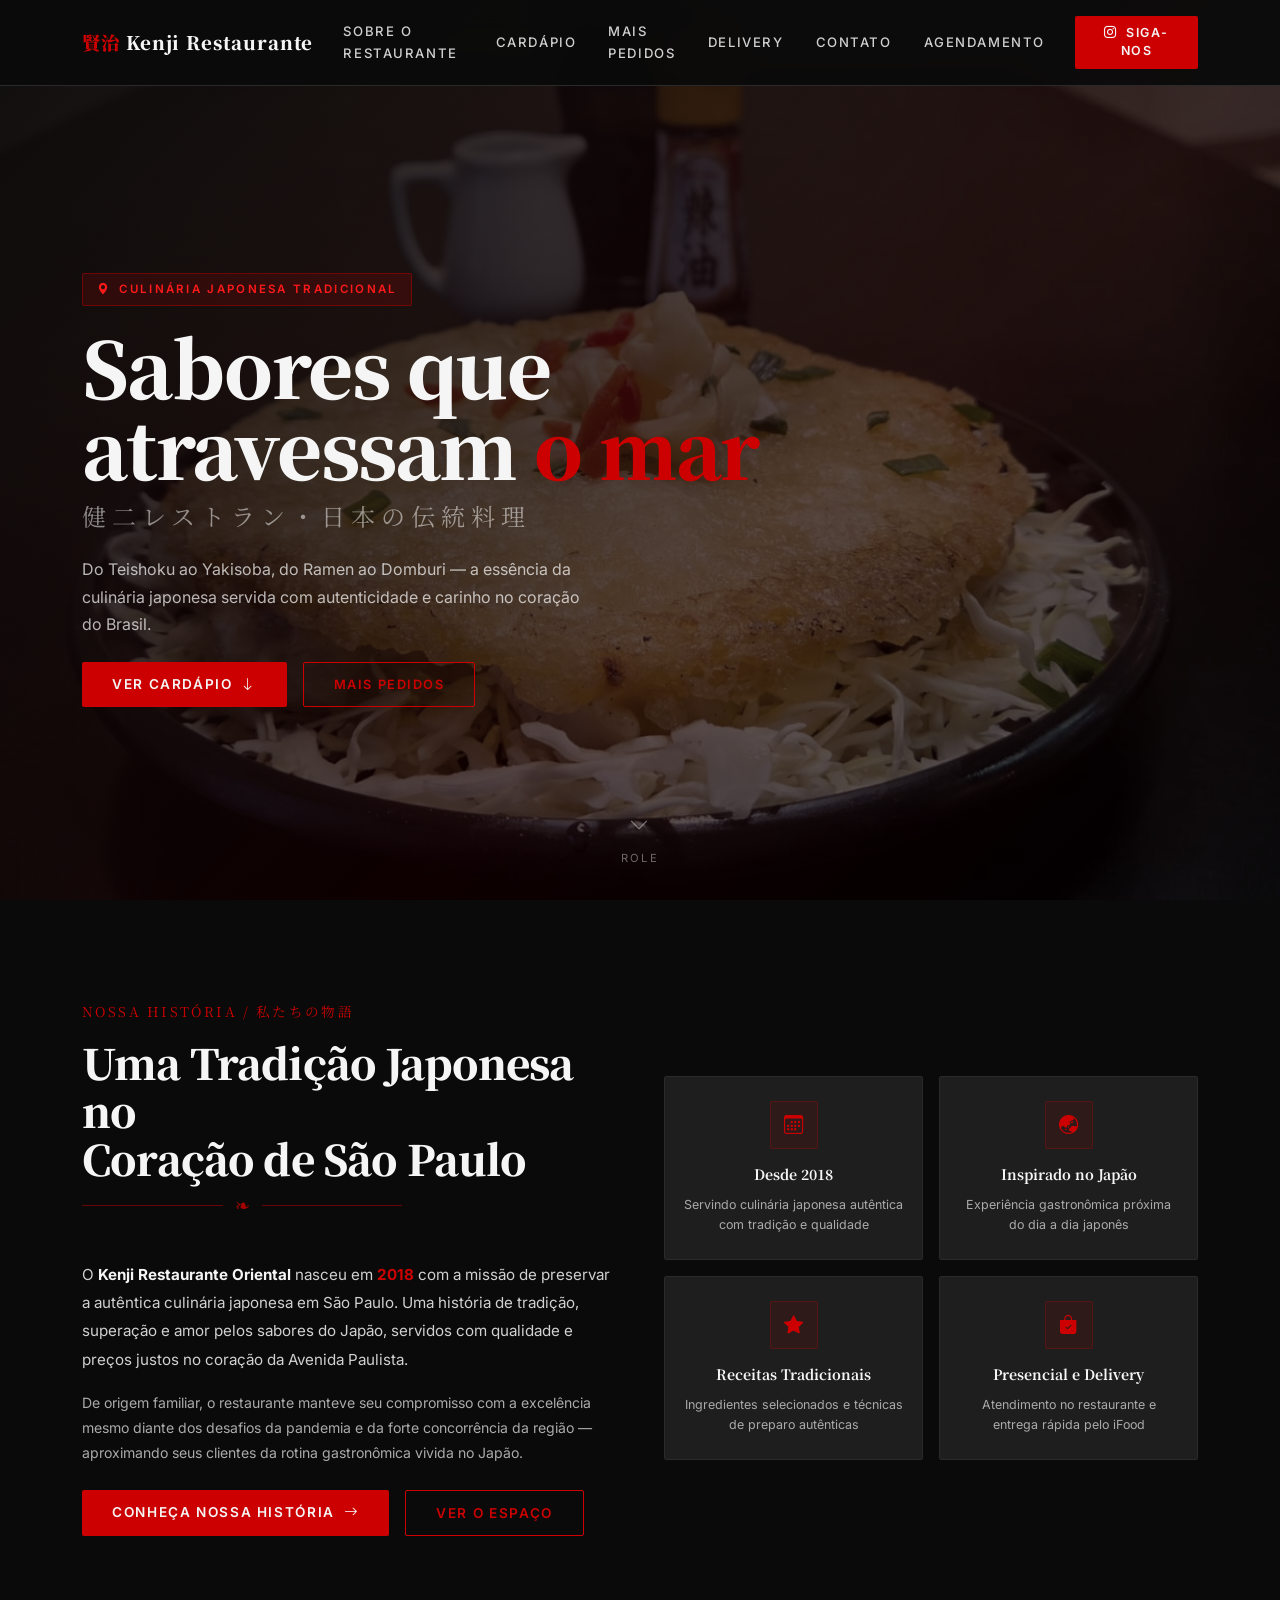
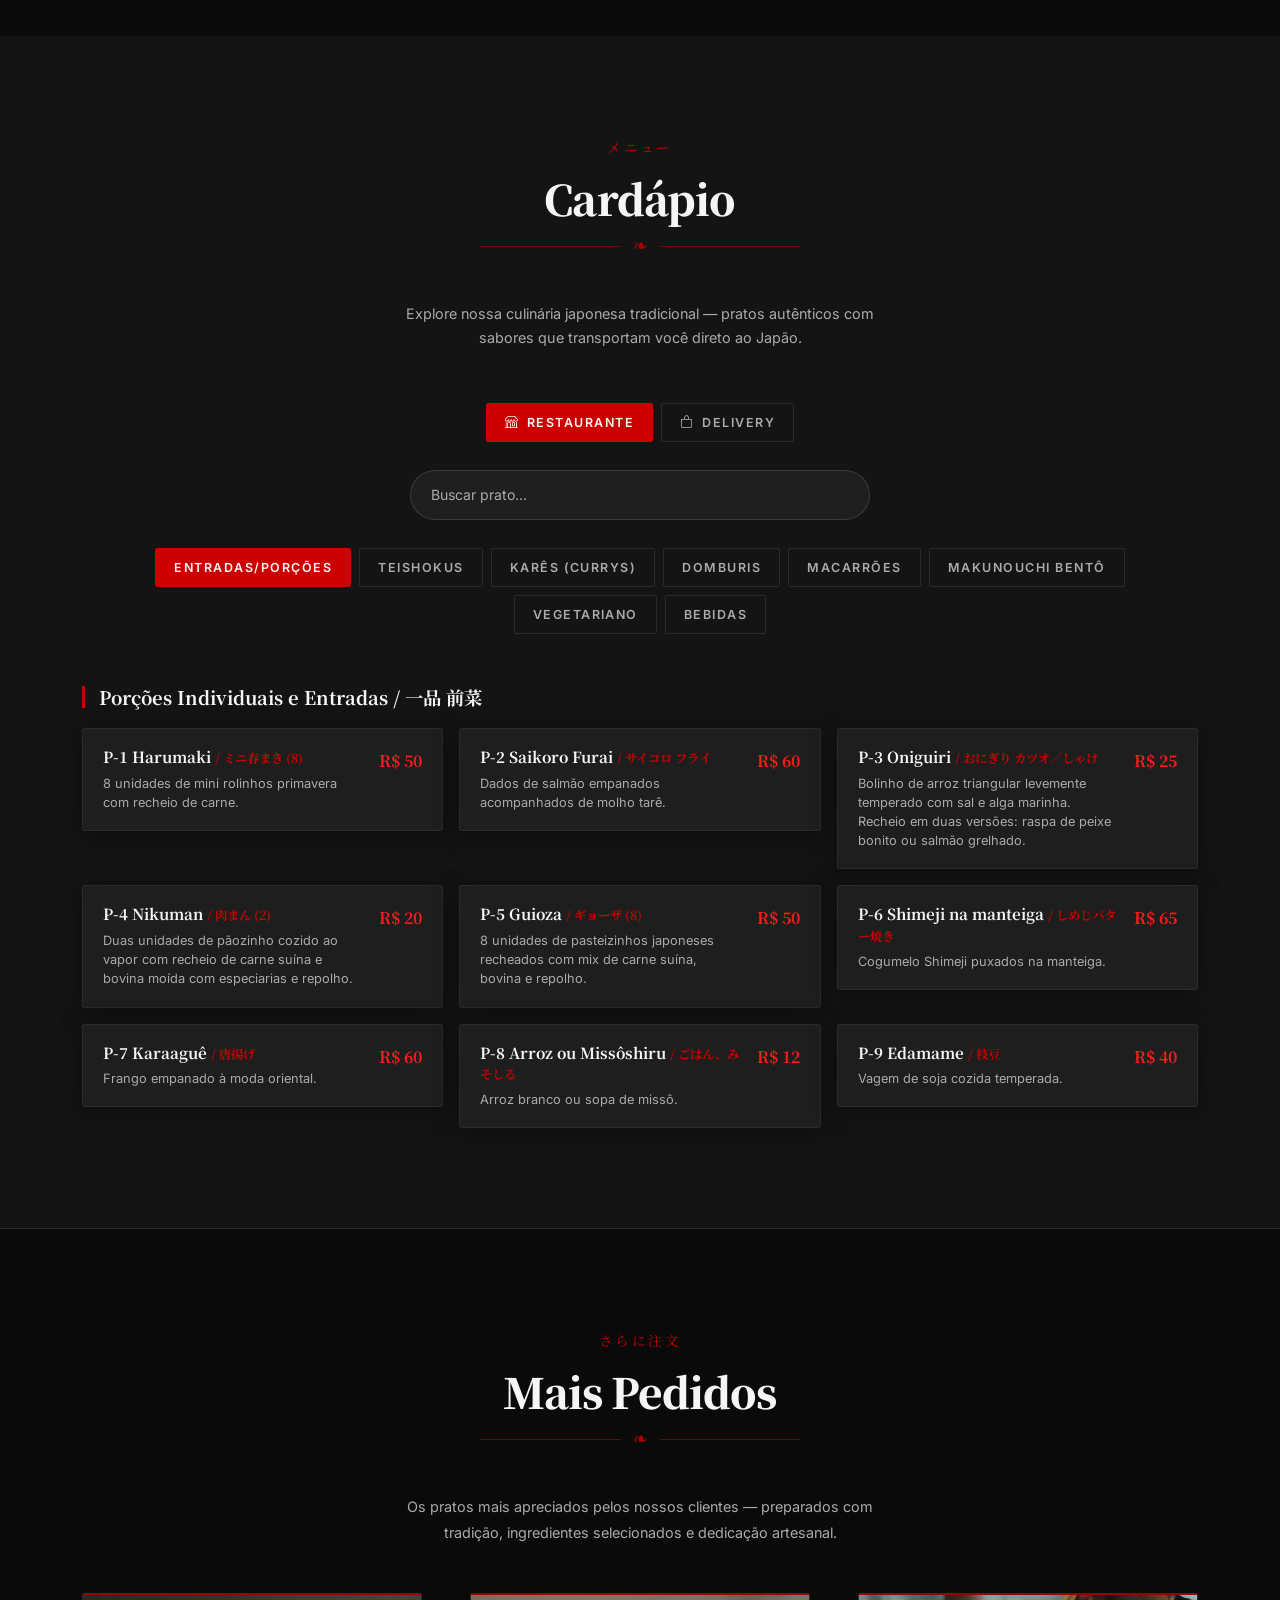
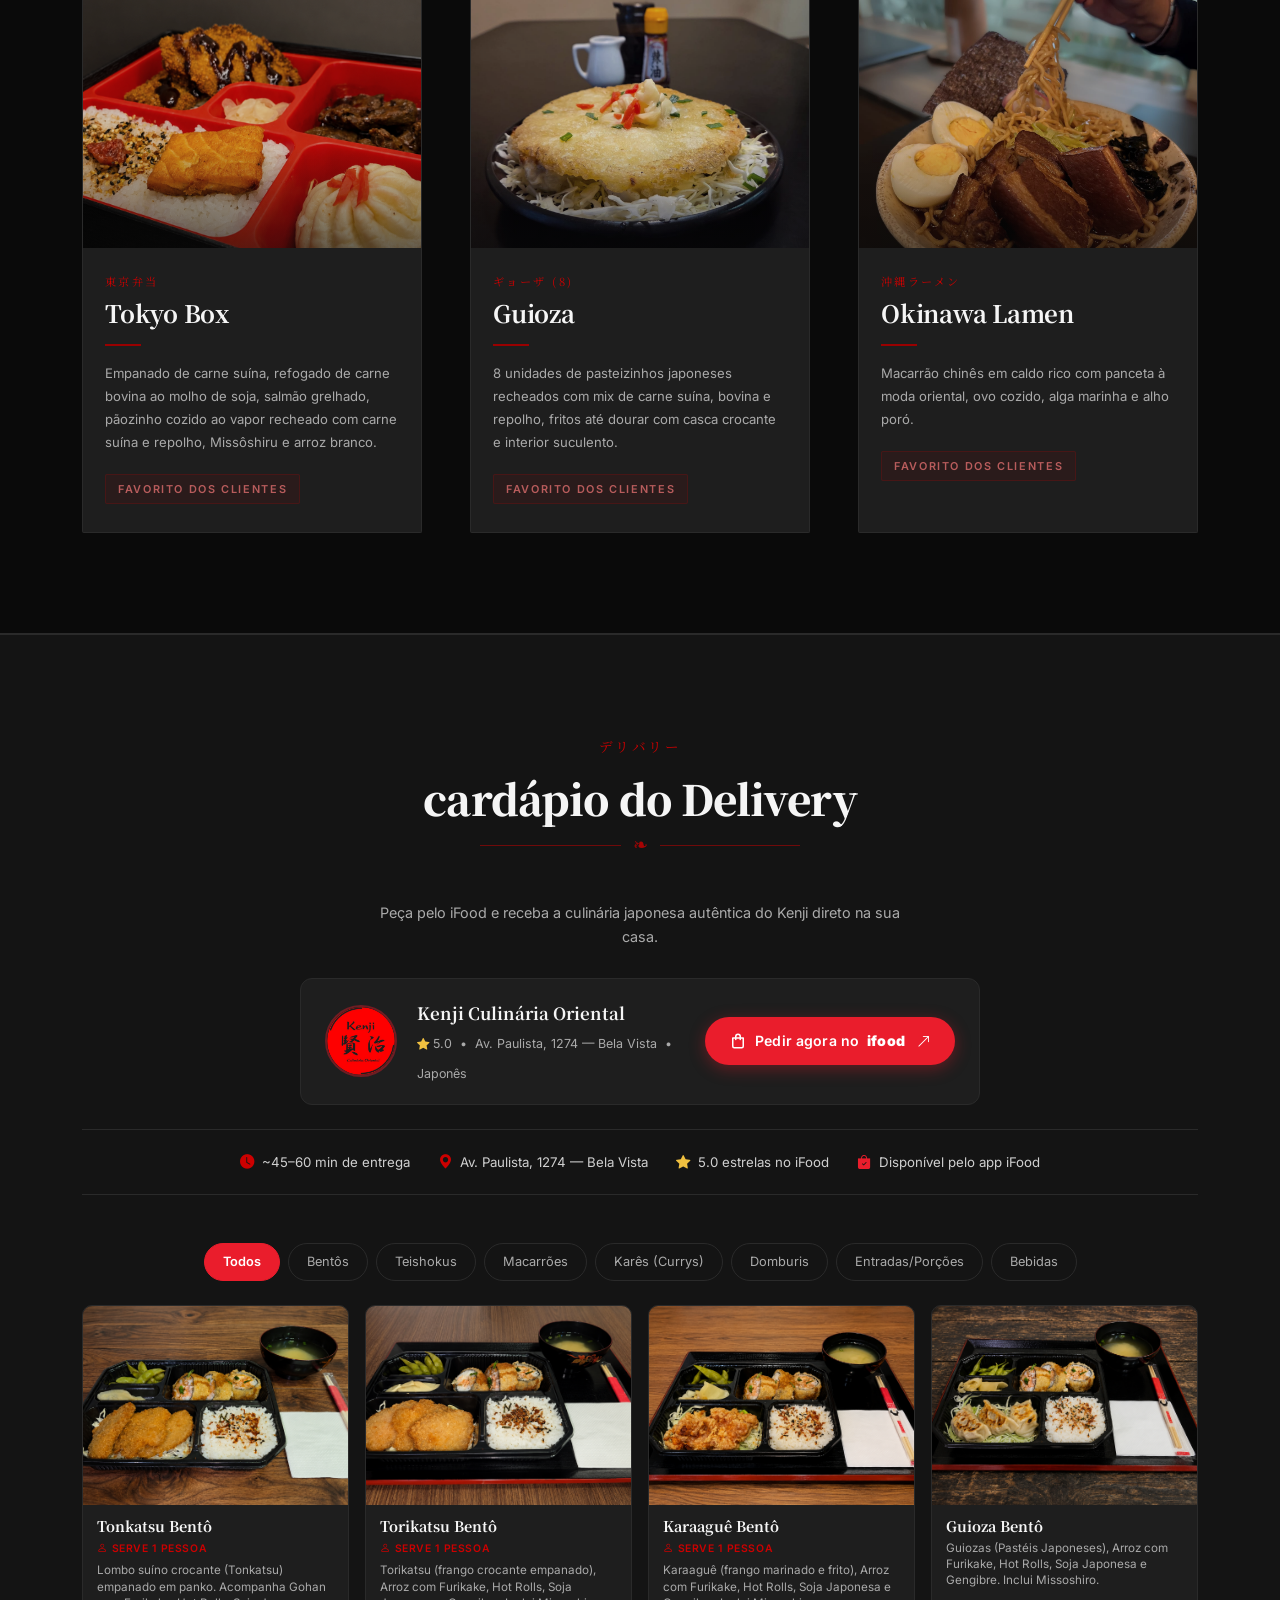
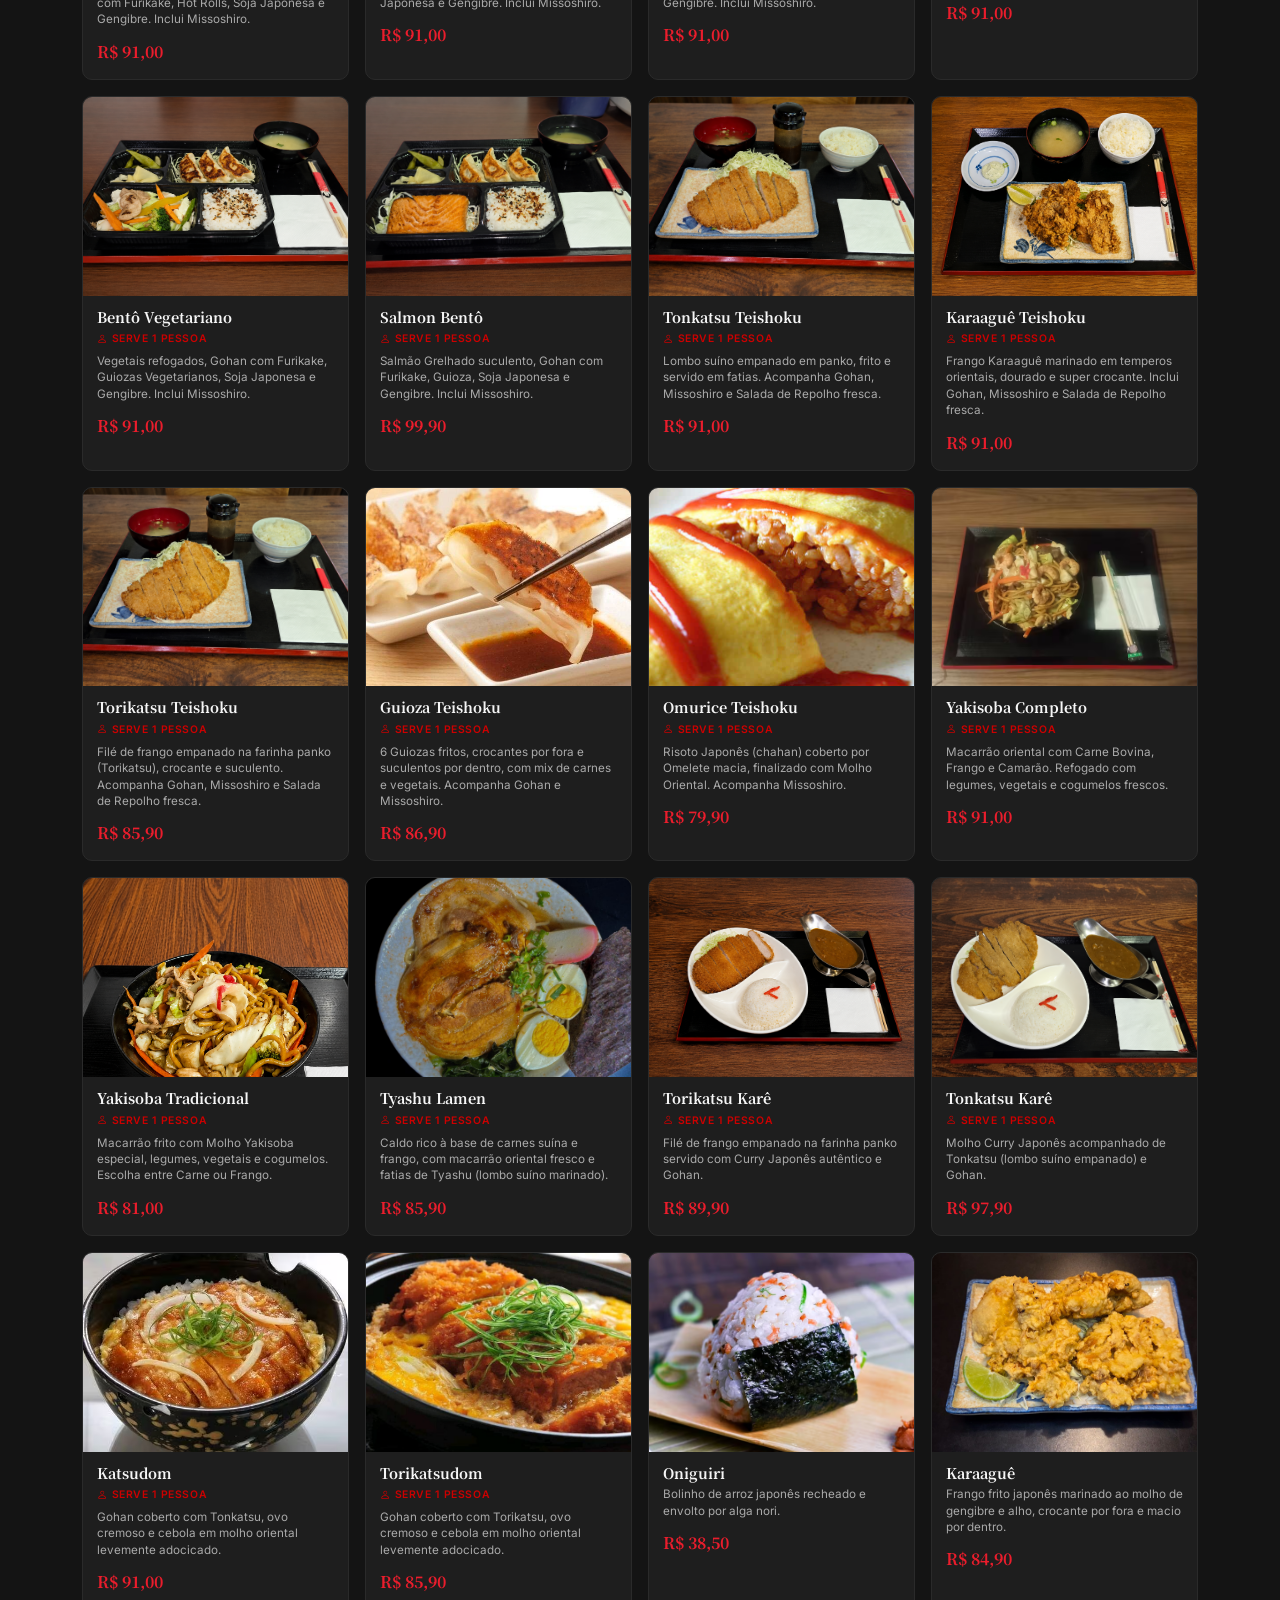
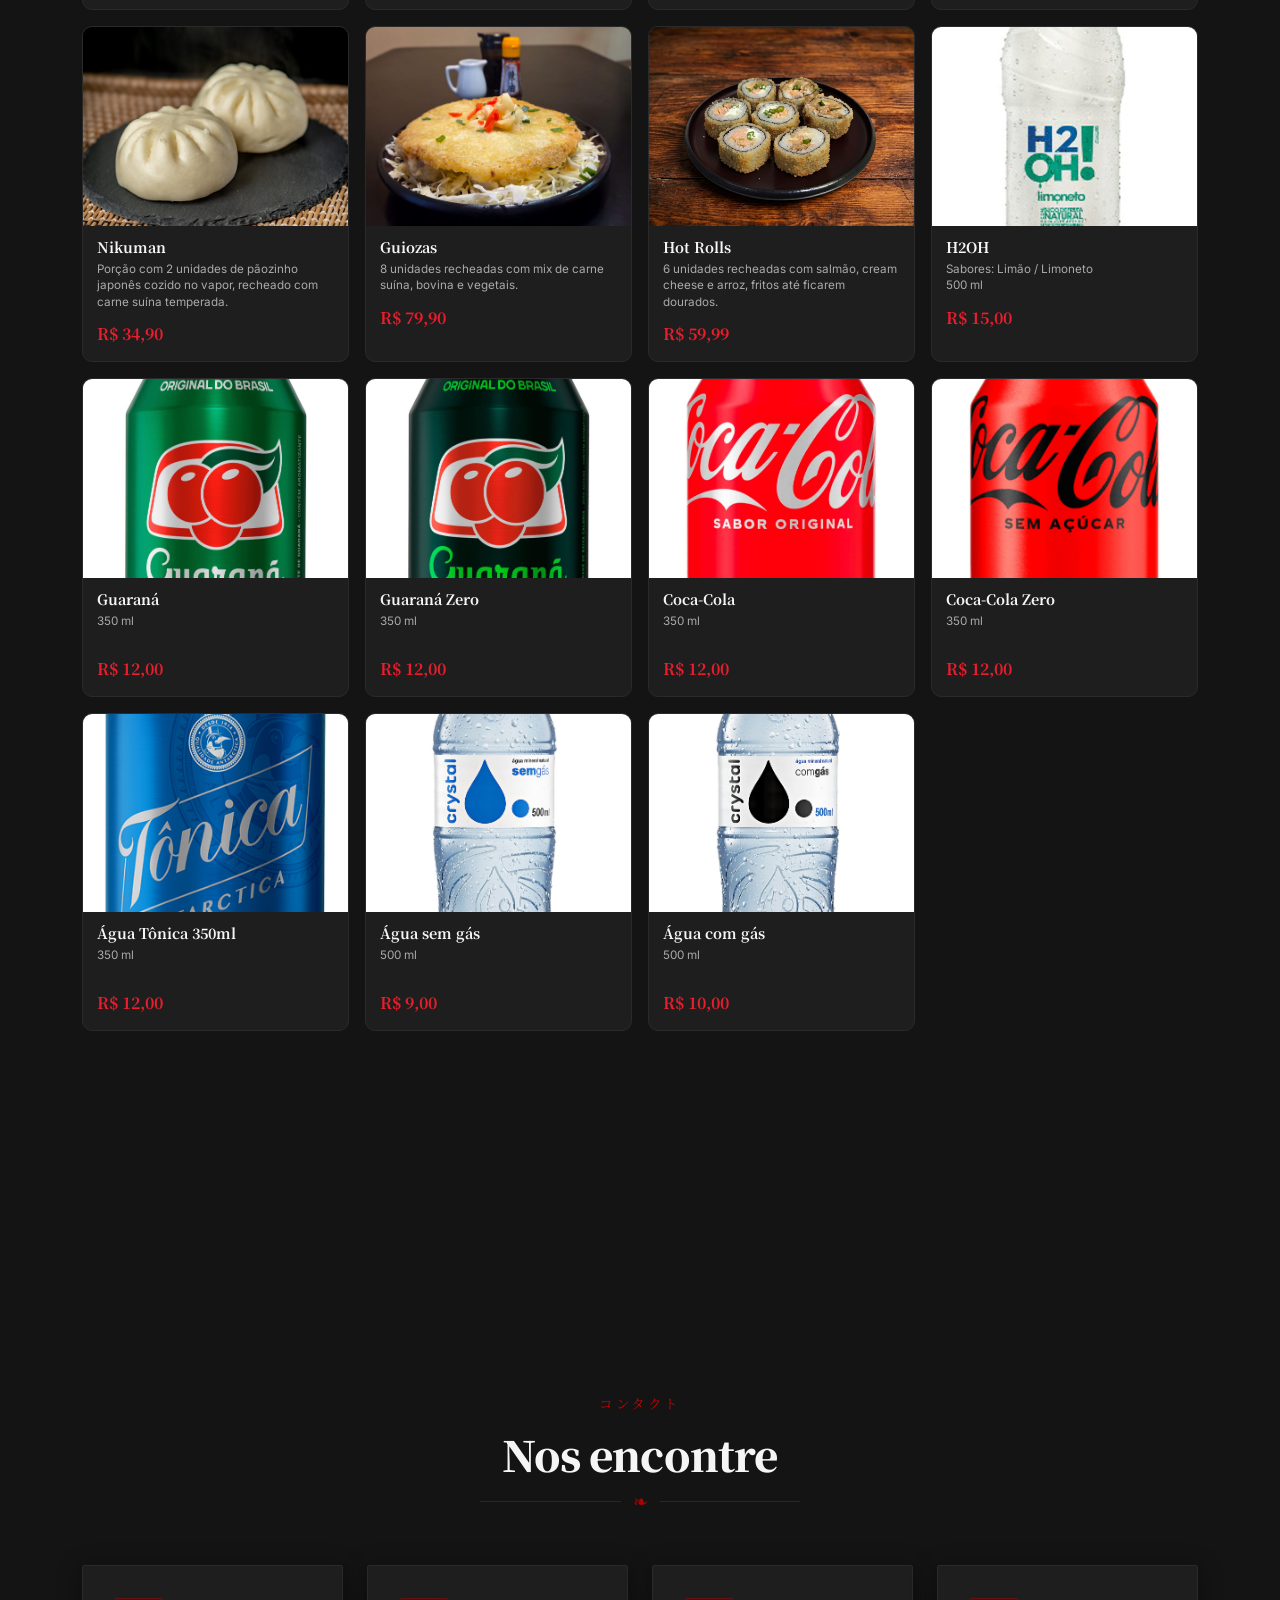
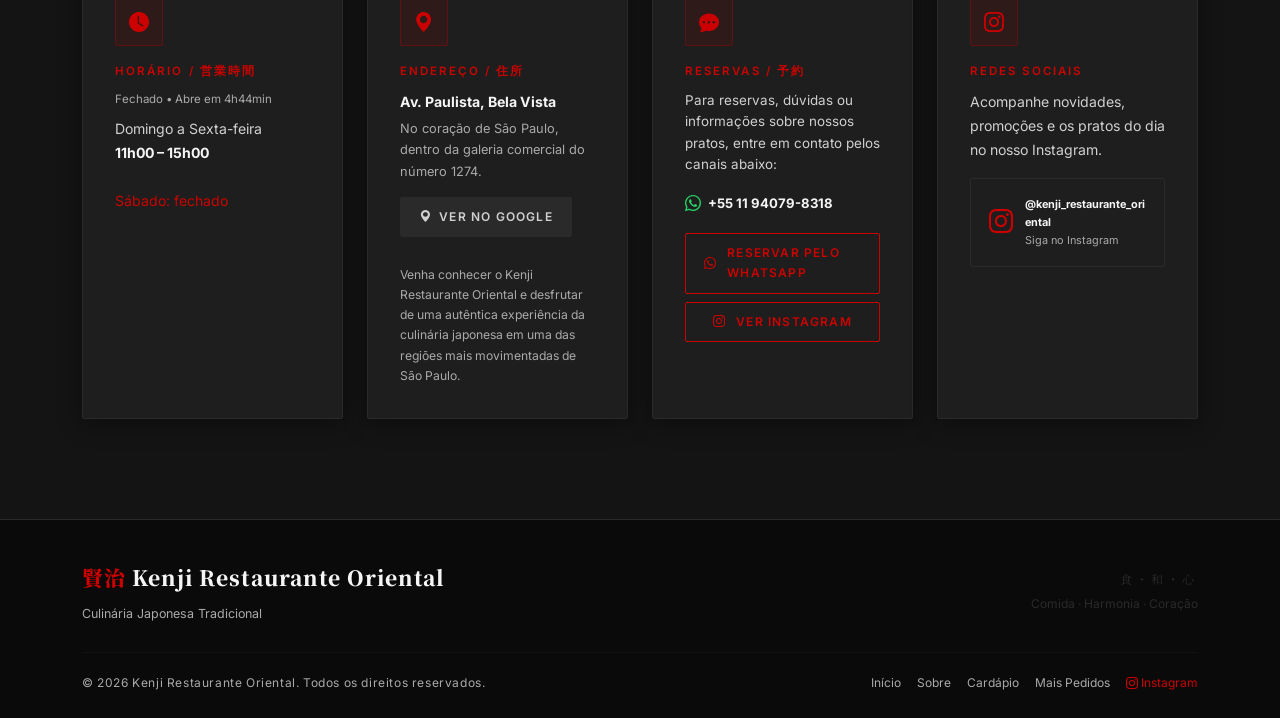
==== commit eee16f1b: "projeto totalmente perfeito" ====
--- a/index.html
+++ b/index.html
@@ -858,7 +858,7 @@
         </a>
       </div>
 
-      <!-- Filtros de categoria -->
+      <!-- Filtros de categoria --->
       <div class="delivery-filter reveal mb-4" id="cardapioDeliveryFilter">
         <button class="df-btn active" data-filter="cd-todos">Todos</button>
         <button class="df-btn" data-filter="cd-bento">Bentôs</button>
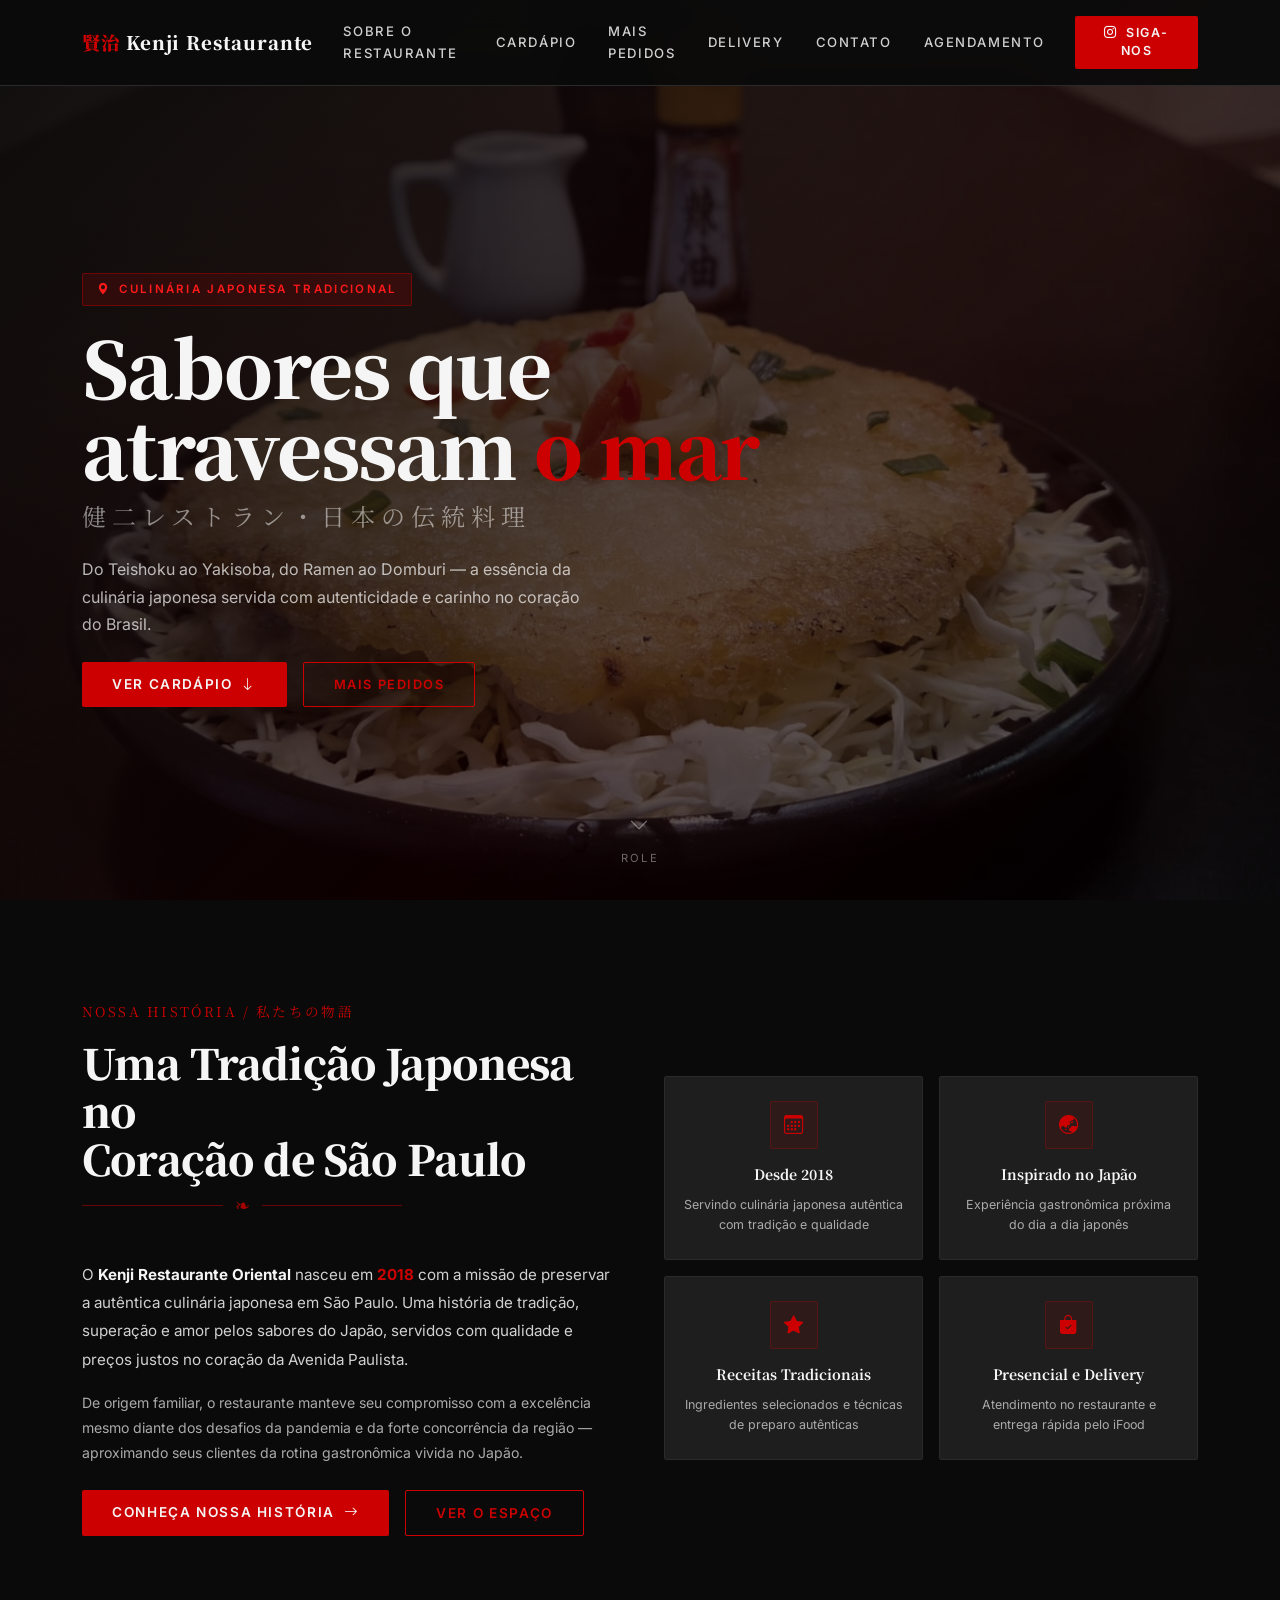
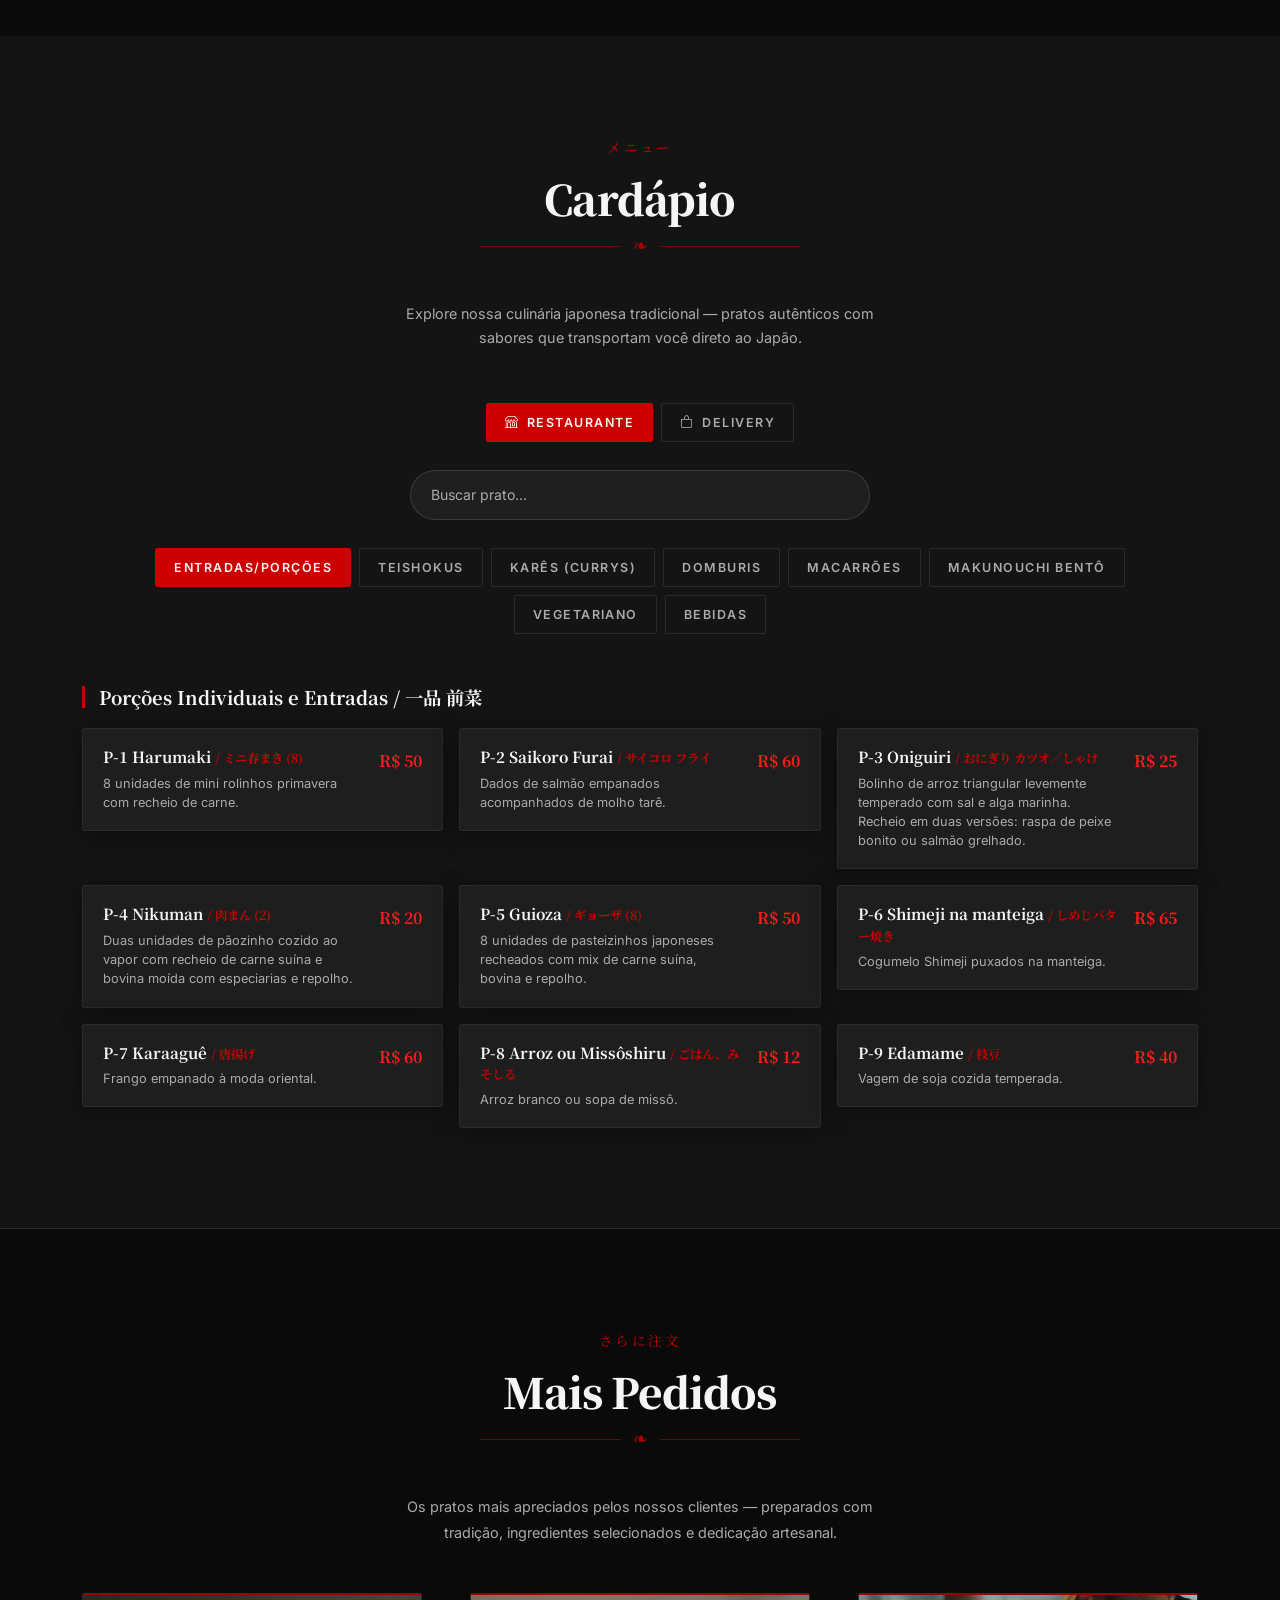
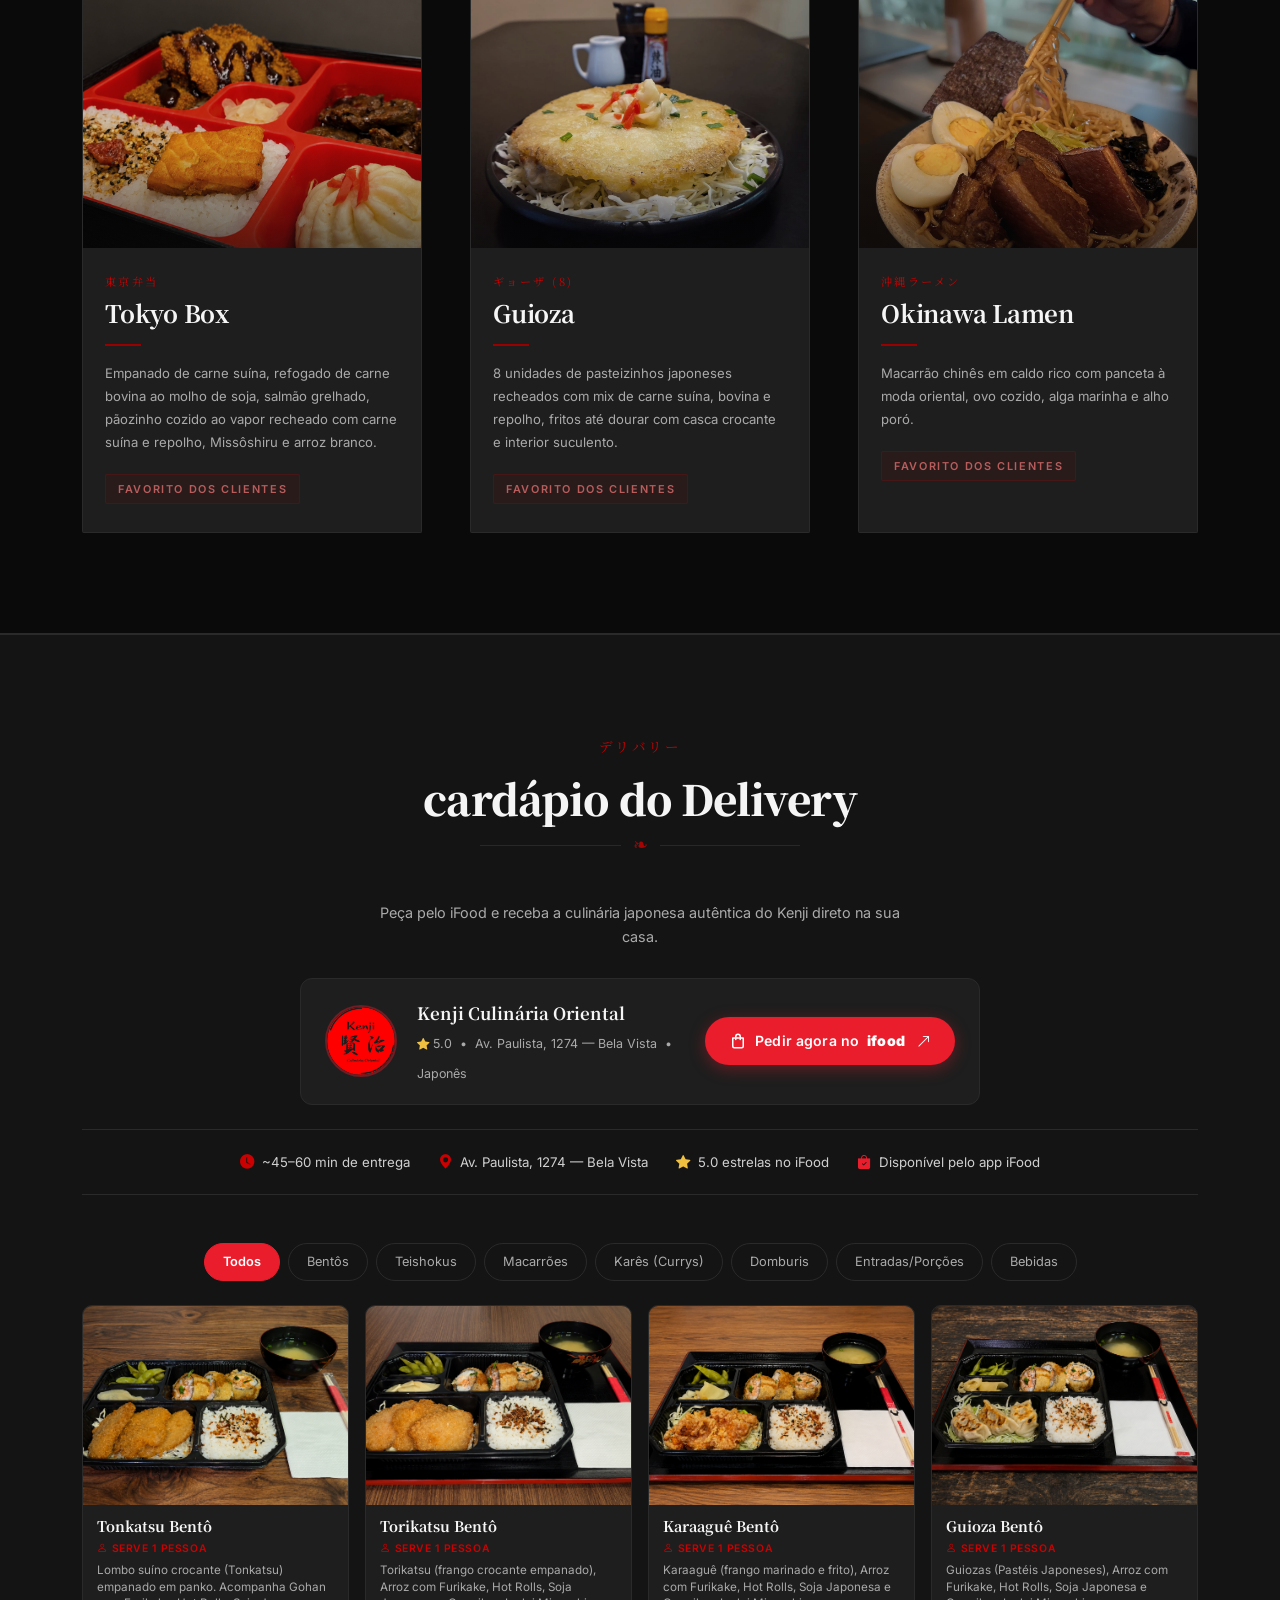
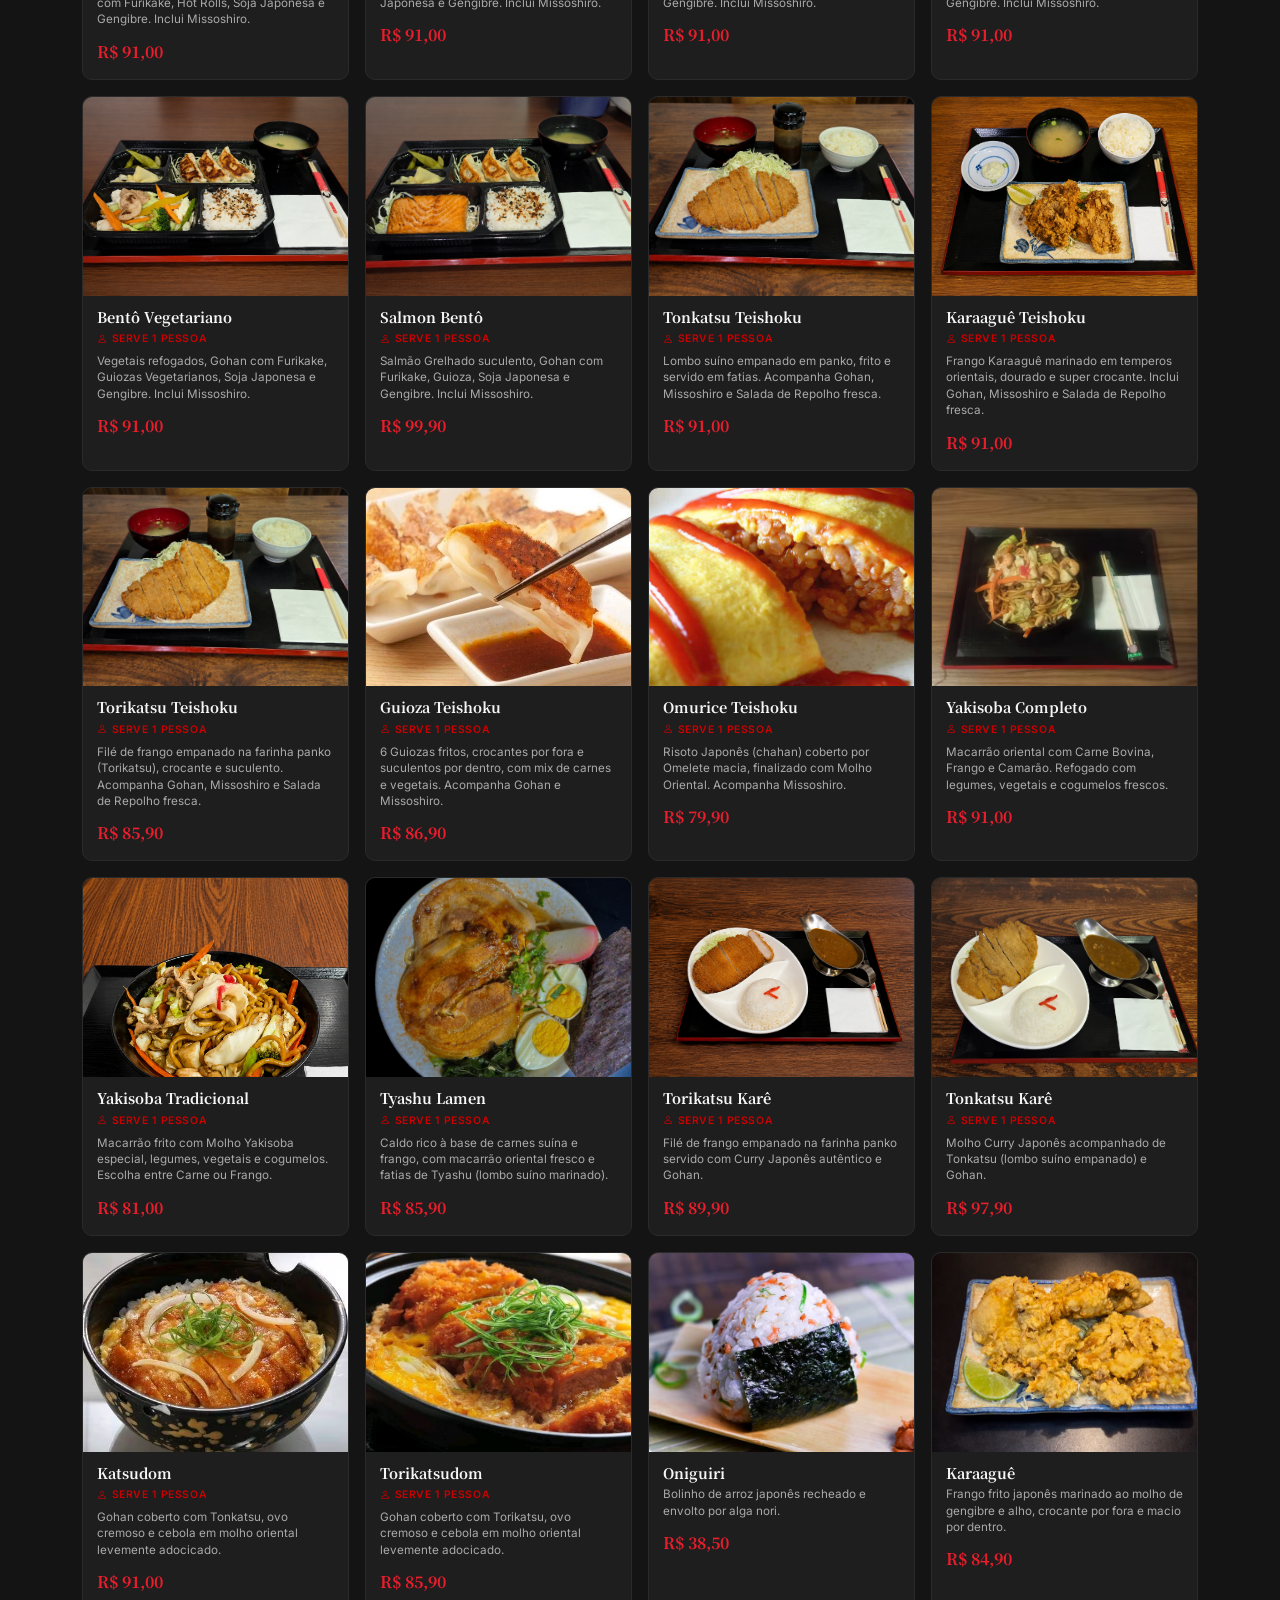
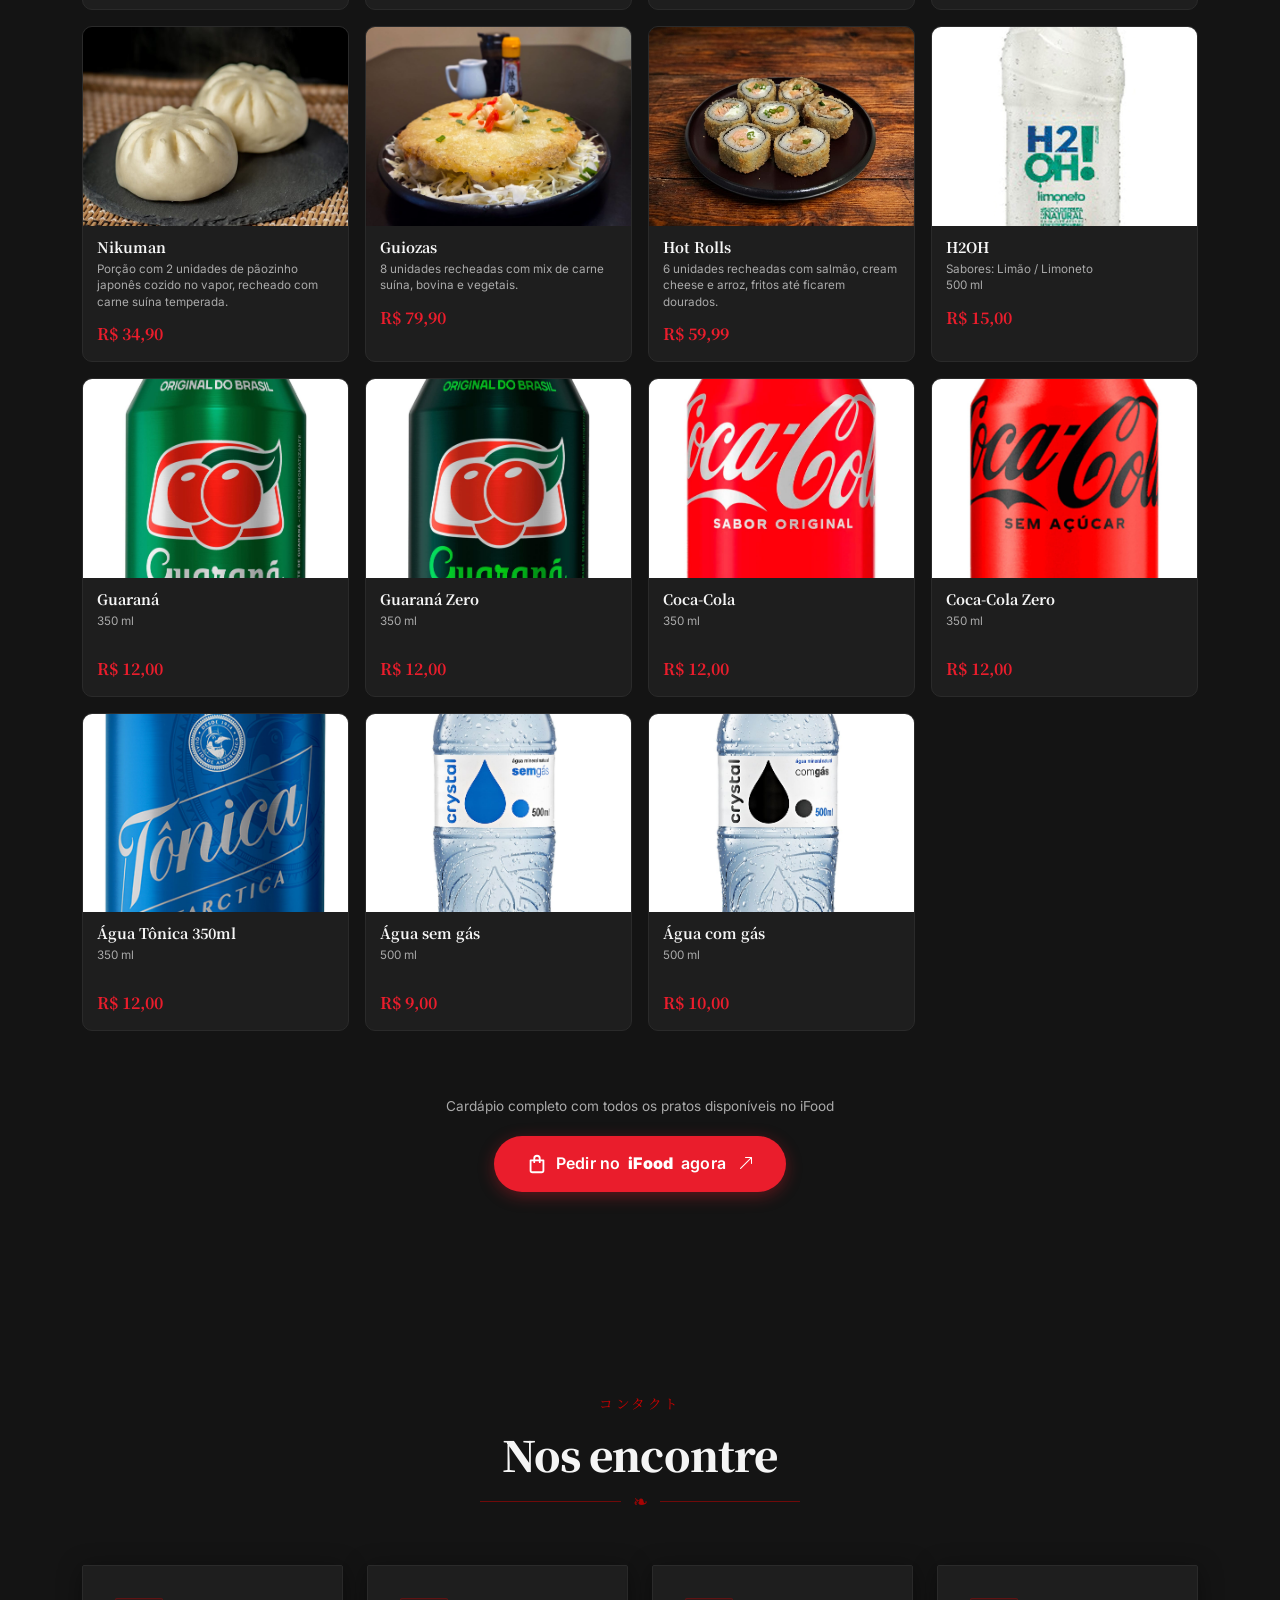
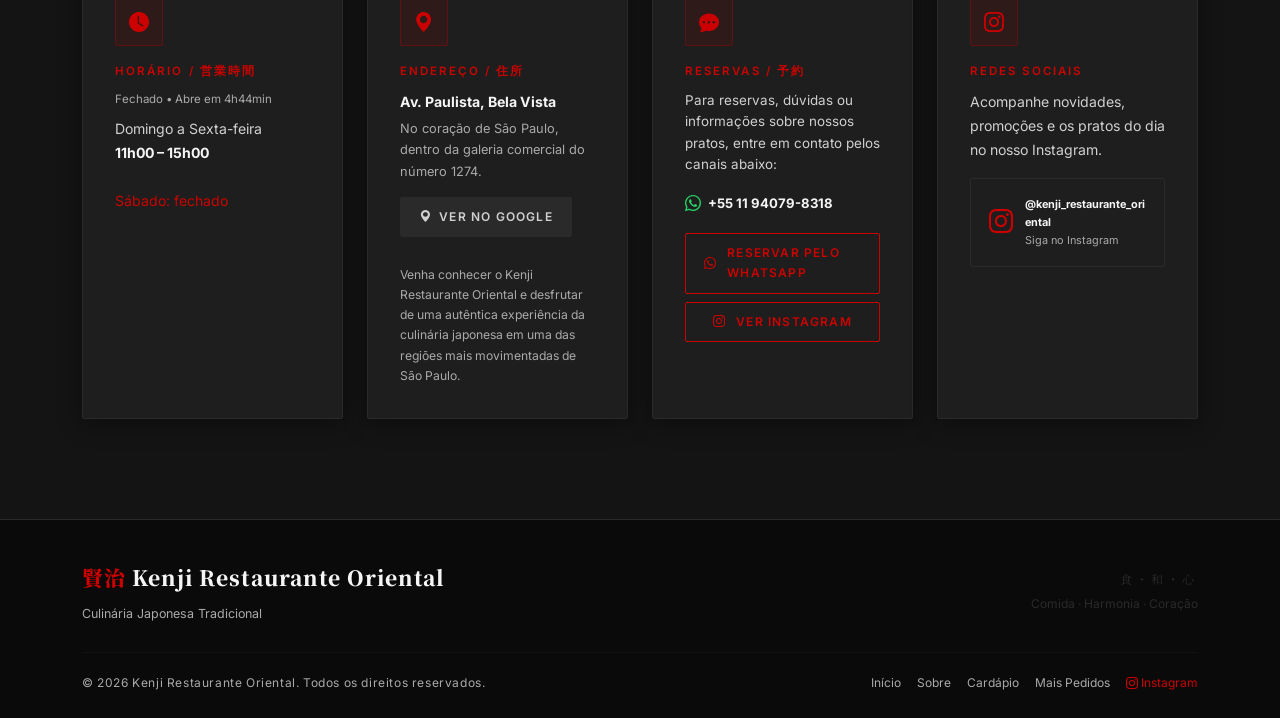
==== commit dfdb1b02: "projeto KenjiRestaurante 100% finalizado" ====
--- a/index.html
+++ b/index.html
@@ -922,7 +922,7 @@
         <div class="col-6 col-md-4 col-lg-3" data-category="cd-bento">
           <div class="delivery-card">
             <div class="delivery-card-img">
-              <img src="./img/guioza Bentô.png" alt="Guioza Bentô" loading="lazy" />
+              <img src="./img/guiozabento.png" alt="Guioza Bentô" loading="lazy" />
               <div class="delivery-card-overlay"><a href="https://www.ifood.com.br/delivery/sao-paulo-sp/kenji-culinaria-oriental-bela-vista/19dbdf1c-0f2b-4570-ba46-5fa083149186" target="_blank" class="dc-pedir-btn">Pedir</a></div>
             </div>
             <div class="delivery-card-body">
@@ -1537,11 +1537,12 @@
       <div class="col-6 col-md-4 col-lg-3" data-category="bento">
         <div class="delivery-card">
           <div class="delivery-card-img">
-            <img src="./img/Guioza Bentô.png" alt="Guioza Bentô" loading="lazy" />
+            <img src="./img/guiozabento.png" alt="Guioza Bentô" loading="lazy" />
             <div class="delivery-card-overlay"><a href="https://www.ifood.com.br/delivery/sao-paulo-sp/kenji-culinaria-oriental-bela-vista/19dbdf1c-0f2b-4570-ba46-5fa083149186?prato=dee06e75-7924-42f9-98de-43ee2a6e1719" target="_blank" class="dc-pedir-btn">Pedir</a></div>
           </div>
           <div class="delivery-card-body">
             <div class="delivery-card-name">Guioza Bentô</div>
+            <div class="delivery-card-serve"><i class="bi bi-person me-1"></i>Serve 1 pessoa</div>
             <div class="delivery-card-desc">Guiozas (Pastéis Japoneses), Arroz com Furikake, Hot Rolls, Soja Japonesa e Gengibre. Inclui Missoshiro.</div>
             <div class="delivery-card-price">R$&nbsp;91,00</div>
           </div>
